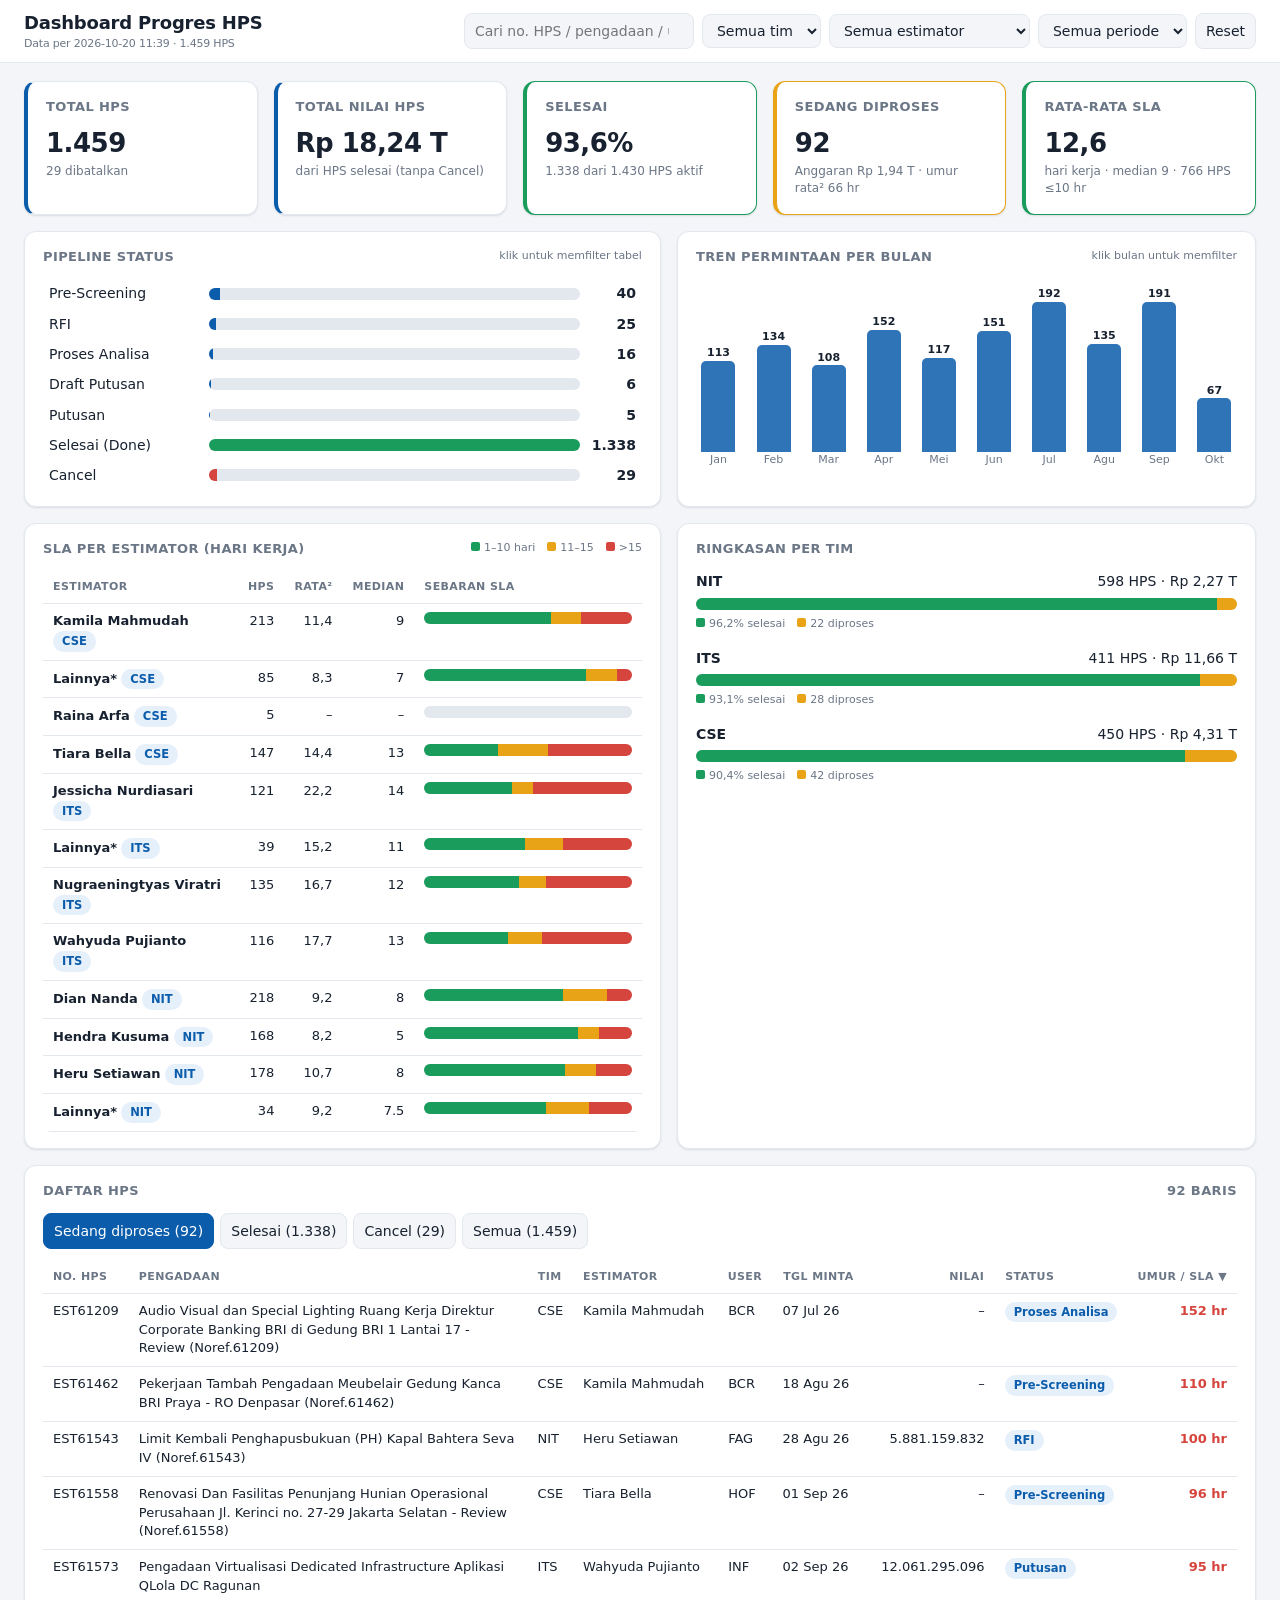
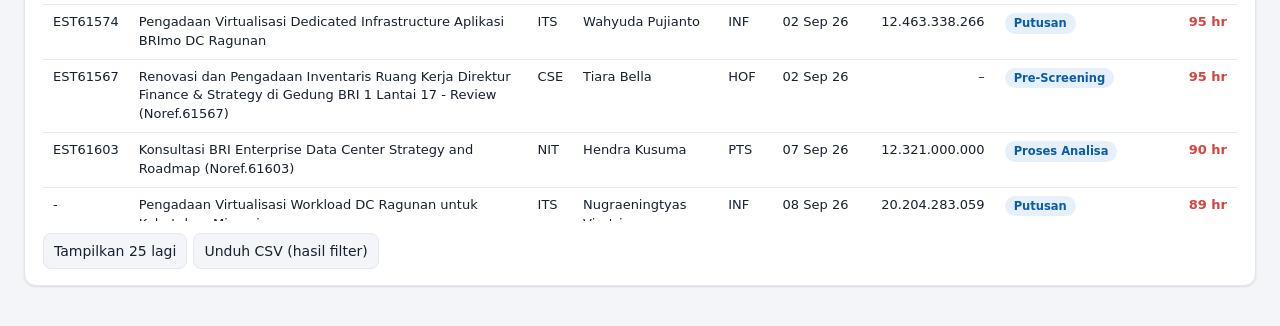
==== index.html @ 909e9c78 "Dashboard HPS statis + auto-update dari Excel via GitHub Actions" ====
<!doctype html>
<html lang="id"><head><meta charset="utf-8">
<meta name="viewport" content="width=device-width,initial-scale=1">
<title>Dashboard Progres HPS</title>
<style>
:root{--bg:#f3f5f9;--card:#fff;--tx:#17212f;--mu:#6b7686;--bd:#e3e8ef;--pr:#0b5cab;--pr2:#e6f0fb;--ok:#1a9d5c;--wa:#e8a317;--er:#d6453d;--sh:0 1px 2px rgba(16,24,40,.06),0 1px 3px rgba(16,24,40,.05)}
@media(prefers-color-scheme:dark){:root{--bg:#0e141c;--card:#161e29;--tx:#e8edf3;--mu:#8d99a9;--bd:#243040;--pr:#4b9bf0;--pr2:#17304d;--ok:#35c07e;--wa:#f0b73d;--er:#f06a62;--sh:none}}
*{box-sizing:border-box}html,body{margin:0}
body{background:var(--bg);color:var(--tx);font:14px/1.45 system-ui,-apple-system,"Segoe UI",Roboto,sans-serif}
header{position:sticky;top:0;z-index:5;background:var(--card);border-bottom:1px solid var(--bd);padding:10px 24px;display:flex;flex-wrap:wrap;gap:12px;align-items:center}
h1{font-size:18px;margin:0 8px 0 0;letter-spacing:-.2px}h1 small{display:block;font-size:11px;font-weight:400;color:var(--mu)}
.fl{display:flex;flex-wrap:wrap;gap:8px;margin-left:auto;align-items:center}
select,input,button{font:inherit;color:var(--tx);background:var(--bg);border:1px solid var(--bd);border-radius:8px;padding:7px 10px}
input{width:230px}select:focus,input:focus,button:focus-visible{outline:2px solid var(--pr);outline-offset:1px}
button{cursor:pointer}button:hover{border-color:var(--pr)}
main{padding:18px 24px 40px;max-width:1500px;margin:auto;display:grid;gap:16px}
.g{display:grid;gap:16px}.k5{grid-template-columns:repeat(5,1fr)}.c2{grid-template-columns:1.1fr 1fr}
@media(max-width:1100px){.k5{grid-template-columns:repeat(2,1fr)}.c2{grid-template-columns:1fr}}
.card{background:var(--card);border:1px solid var(--bd);border-radius:12px;padding:16px 18px;box-shadow:var(--sh);min-width:0}
.card h2{font-size:13px;margin:0 0 12px;color:var(--mu);font-weight:600;text-transform:uppercase;letter-spacing:.4px;display:flex;justify-content:space-between;gap:8px}
.kp .v{font-size:26px;font-weight:700;letter-spacing:-.5px;line-height:1.15}.kp .s{color:var(--mu);font-size:12px;margin-top:4px}
.kp{border-left:4px solid var(--pr)}.kp.ok{border-color:var(--ok)}.kp.wa{border-color:var(--wa)}.kp.er{border-color:var(--er)}
.row{display:grid;grid-template-columns:150px 1fr 46px;gap:10px;align-items:center;padding:5px 6px;border-radius:8px;cursor:pointer}
.row:hover,.row.on{background:var(--pr2)}.row .n{text-align:right;font-weight:600}
.bar{height:12px;background:var(--bd);border-radius:6px;overflow:hidden;display:flex}.bar i{display:block;height:100%}
.tr{display:flex;align-items:flex-end;gap:10px;height:190px;padding-top:8px}
.tr div{flex:1;display:flex;flex-direction:column;justify-content:flex-end;align-items:center;height:100%;font-size:11px;color:var(--mu);cursor:pointer}
.tr b{color:var(--tx);font-size:11px}.tr i{width:100%;max-width:34px;background:var(--pr);border-radius:5px 5px 0 0;min-height:2px;opacity:.85}.tr div:hover i,.tr .on i{opacity:1;background:var(--ok)}
table{width:100%;border-collapse:collapse;font-size:13px}
th{text-align:left;font-size:11px;text-transform:uppercase;color:var(--mu);letter-spacing:.4px;padding:8px 10px;border-bottom:1px solid var(--bd);white-space:nowrap;cursor:pointer;user-select:none;position:sticky;top:0;background:var(--card)}
td{padding:8px 10px;border-bottom:1px solid var(--bd);vertical-align:top}tr:hover td{background:var(--pr2)}
.num{text-align:right;white-space:nowrap;font-variant-numeric:tabular-nums}td.nm{min-width:280px;max-width:520px}
.tw{max-height:560px;overflow:auto;border-radius:8px}
.chip{display:inline-block;padding:2px 9px;border-radius:20px;font-size:11.5px;font-weight:600;white-space:nowrap;background:var(--pr2);color:var(--pr)}
.chip.Done{background:#dff5ea;color:#12794a}.chip.Cancel{background:#fbe4e2;color:#b4322b}
@media(prefers-color-scheme:dark){.chip.Done{background:#12392a;color:#58d69a}.chip.Cancel{background:#44201e;color:#f69089}}
.ch{display:flex;gap:6px;flex-wrap:wrap;margin-bottom:12px;align-items:center}.ch button.on{background:var(--pr);border-color:var(--pr);color:#fff}
.lg{display:flex;gap:12px;font-size:11px;color:var(--mu);text-transform:none;letter-spacing:0;font-weight:400}.lg span:before{content:"";display:inline-block;width:9px;height:9px;border-radius:2px;margin-right:4px;background:var(--c)}
.age{font-weight:700}.age.a1{color:var(--wa)}.age.a2{color:var(--er)}
.empty{padding:30px;text-align:center;color:var(--mu)}
#err{display:none;margin:40px auto;max-width:560px}
.toast{position:fixed;right:16px;bottom:16px;z-index:20;background:var(--ok);color:#fff;padding:9px 15px;border-radius:9px;font-size:13px;box-shadow:0 4px 14px rgba(16,24,40,.22);opacity:0;transform:translateY(8px);transition:.25s;pointer-events:none}
.toast.on{opacity:1;transform:none}
</style></head><body>
<header>
<h1>Dashboard Progres HPS<small id="gen"></small></h1>
<div class="fl">
<input id="q" type="search" placeholder="Cari no. HPS / pengadaan / user…  ( / )">
<select id="ftim"></select><select id="fest"></select><select id="fper"></select>
<button id="rst" title="Reset semua filter">Reset</button>
</div></header>
<main id="app">
<div class="g k5" id="kpi"></div>
<div class="g c2"><div class="card"><h2>Pipeline status <span class="lg" style="font-weight:400">klik untuk memfilter tabel</span></h2><div id="pipe"></div></div>
<div class="card"><h2>Tren permintaan per bulan <span class="lg" style="font-weight:400">klik bulan untuk memfilter</span></h2><div class="tr" id="trend"></div></div></div>
<div class="g c2"><div class="card"><h2>SLA per estimator (hari kerja)<span class="lg"><span style="--c:var(--ok)">1–10 hari</span><span style="--c:var(--wa)">11–15</span><span style="--c:var(--er)">&gt;15</span></span></h2><div class="tw" style="max-height:none"><table id="sla"></table></div></div>
<div class="card"><h2>Ringkasan per tim</h2><div id="tim"></div></div></div>
<div class="card"><h2>Daftar HPS <span id="cnt"></span></h2>
<div class="ch" id="chips"></div><div class="tw"><table id="tbl"></table></div>
<div class="ch" style="margin:12px 0 0"><button id="more">Tampilkan 25 lagi</button><button id="csv">Unduh CSV (hasil filter)</button></div></div>
</main>
<div id="err" class="card"><b>data.js tidak ditemukan.</b><br>Pastikan file <code>data.js</code> berada satu folder dengan <code>index.html</code>. Jalankan <code>update_data.py</code> bila belum dibuat.</div>
<div id="toast" class="toast"></div>
<script src="data.js"></script>
<script>
const $=s=>document.querySelector(s),esc=s=>String(s??"").replace(/[&<>"]/g,c=>({"&":"&amp;","<":"&lt;",">":"&gt;",'"':"&quot;"}[c]));
const ORD=["Pre-Screening / Verifikasi Kelengkapan Dokumen","RFI","Proses analisa","Draft Putusan","Putusan","Done","Cancel"],
LBL={"Pre-Screening / Verifikasi Kelengkapan Dokumen":"Pre-Screening","RFI":"RFI","Proses analisa":"Proses Analisa","Draft Putusan":"Draft Putusan","Putusan":"Putusan","Done":"Selesai (Done)","Cancel":"Cancel"},
BLN=["Jan","Feb","Mar","Apr","Mei","Jun","Jul","Agu","Sep","Okt","Nov","Des"],NOW=Date.now();
let ALL=[],F,S={k:null,dir:-1},LIM=25;
const rp=n=>n>=1e12?"Rp "+(n/1e12).toFixed(2).replace(".",",")+" T":n>=1e9?"Rp "+(n/1e9).toFixed(1).replace(".",",")+" M":n>=1e6?"Rp "+(n/1e6).toFixed(1).replace(".",",")+" jt":"Rp "+Math.round(n).toLocaleString("id-ID");
const full=n=>n?Math.round(n).toLocaleString("id-ID"):"–",num=n=>n.toLocaleString("id-ID"),sum=(a,f)=>a.reduce((s,x)=>s+f(x),0);
const med=a=>{if(!a.length)return 0;a=[...a].sort((x,y)=>x-y);const m=a.length>>1;return a.length%2?a[m]:(a[m-1]+a[m])/2};
const dfmt=d=>d?d.slice(8)+" "+BLN[+d.slice(5,7)-1]+" "+d.slice(2,4):"–";
function load(){const H=window.HPS;if(!H){$("#app").style.display="none";$("#err").style.display="block";return}
 ALL=H.rows.map(a=>{const o={};H.cols.forEach((k,i)=>o[k]=a[i]);o.grp=o.status=="Done"?"Done":o.status=="Cancel"?"Cancel":"Proses";
  o.val=o.hps||o.anggaran;o.age=o.grp=="Proses"&&o.tmin?Math.floor((NOW-new Date(o.tmin))/864e5):null;o.bln=o.tmin?o.tmin.slice(0,7):null;return o});
 $("#gen").textContent="Data per "+H.generated+" · "+num(ALL.length)+" HPS"}
function base(){const q=F.q.toLowerCase();return ALL.filter(r=>(!F.tim||r.tim==F.tim)&&(!F.est||r.est==F.est)&&(!F.per||r.bln==F.per)&&(!q||(r.no+" "+r.nama+" "+r.user+" "+r.est).toLowerCase().includes(q)))}
function fill(){const t=[...new Set(ALL.map(r=>r.tim))].sort(),e=[...new Set(ALL.filter(r=>!F.tim||r.tim==F.tim).map(r=>r.est))].sort(),p=[...new Set(ALL.map(r=>r.bln).filter(Boolean))].sort().reverse();
 const o=(a,v,l)=>`<option value="">${l}</option>`+a.map(x=>`<option value="${esc(x)}"${x==v?" selected":""}>${esc(x)}</option>`).join("");
 $("#ftim").innerHTML=o(t,F.tim,"Semua tim");$("#fest").innerHTML=o(e,F.est,"Semua estimator");
 $("#fper").innerHTML=`<option value="">Semua periode</option>`+p.map(x=>`<option value="${x}"${x==F.per?" selected":""}>${BLN[+x.slice(5)-1]} ${x.slice(0,4)}</option>`).join("")}
function render(){const B=base(),P=B.filter(r=>r.grp=="Proses"),D=B.filter(r=>r.grp=="Done"),V=B.filter(r=>r.grp!="Cancel"),sl=D.map(r=>r.sla).filter(x=>x!=null);
 const kp=(c,l,v,s)=>`<div class="card kp ${c}"><h2>${l}</h2><div class="v">${v}</div><div class="s">${s}</div></div>`,act=B.filter(r=>r.grp!="Cancel").length;
 $("#kpi").innerHTML=kp("","Total HPS",num(B.length),num(B.filter(r=>r.grp=="Cancel").length)+" dibatalkan")+kp("","Total nilai HPS",rp(sum(D,r=>r.hps)),"dari HPS selesai (tanpa Cancel)")
 +kp("ok","Selesai",act?(D.length/act*100).toFixed(1).replace(".",",")+"%":"–",num(D.length)+" dari "+num(act)+" HPS aktif")
 +kp(P.length?"wa":"ok","Sedang diproses",num(P.length),"Anggaran "+rp(sum(P,r=>r.anggaran))+" · umur rata² "+(P.length?Math.round(sum(P,r=>r.age||0)/P.length):0)+" hr")
 +kp(sl.length&&sl.reduce((a,b)=>a+b,0)/sl.length>15?"er":"ok","Rata-rata SLA",sl.length?(sl.reduce((a,b)=>a+b,0)/sl.length).toFixed(1).replace(".",","):"–","hari kerja · median "+med(sl)+" · "+num(sl.filter(x=>x<=10).length)+" HPS ≤10 hr");
 const pc=ORD.map(s=>[s,B.filter(r=>r.status==s)]),mx=Math.max(1,...pc.map(x=>x[1].length));
 $("#pipe").innerHTML=pc.map(([s,a])=>`<div class="row${F.st==s?" on":""}" data-st="${esc(s)}"><span>${LBL[s]}</span><div class="bar"><i style="width:${a.length/mx*100}%;background:${s=="Done"?"var(--ok)":s=="Cancel"?"var(--er)":"var(--pr)"}"></i></div><span class="n">${num(a.length)}</span></div>`).join("");
 const m={};ALL.filter(r=>(!F.tim||r.tim==F.tim)&&(!F.est||r.est==F.est)).forEach(r=>{if(r.bln&&r.bln>="2026")m[r.bln]=(m[r.bln]||0)+1});const mk=Object.keys(m).sort(),mm=Math.max(1,...Object.values(m));
 $("#trend").innerHTML=mk.map(k=>`<div data-bl="${k}" class="${F.per==k?"on":""}" title="${m[k]} HPS"><b>${m[k]}</b><i style="height:${m[k]/mm*85}%"></i>${BLN[+k.slice(5)-1]}</div>`).join("")||'<div class="empty">Belum ada data</div>';
 const ek={};B.forEach(r=>{(ek[r.tim+"|"+r.est]??=[]).push(r)});
 $("#sla").innerHTML="<tr><th>Estimator</th><th class=num>HPS</th><th class=num>Rata²</th><th class=num>Median</th><th style='width:38%'>Sebaran SLA</th></tr>"+Object.keys(ek).sort().map(k=>{const a=ek[k].filter(r=>r.grp=="Done"&&r.sla!=null),n=a.length,c=x=>a.filter(r=>r.kat==x).length;
  return`<tr><td><b>${esc(k.split("|")[1])}</b> <span class="chip">${k.split("|")[0]}</span></td><td class=num>${num(ek[k].length)}</td><td class=num>${n?(sum(a,r=>r.sla)/n).toFixed(1).replace(".",","):"–"}</td><td class=num>${n?med(a.map(r=>r.sla)):"–"}</td><td><div class="bar" title="1–10: ${c("1 - 10 hari")} · 11–15: ${c("11 - 15 hari")} · >15: ${c(">15 hari")}">${n?[["1 - 10 hari","ok"],["11 - 15 hari","wa"],[">15 hari","er"]].map(([x,v])=>`<i style="width:${c(x)/n*100}%;background:var(--${v})"></i>`).join(""):""}</div></td></tr>`}).join("");
 const tm=["NIT","ITS","CSE"].filter(t=>B.some(r=>r.tim==t));
 $("#tim").innerHTML=tm.map(t=>{const a=B.filter(r=>r.tim==t),d=a.filter(r=>r.grp=="Done").length,p=a.filter(r=>r.grp=="Proses").length,ac=a.filter(r=>r.grp!="Cancel").length;
  return`<div style="margin-bottom:16px"><div style="display:flex;justify-content:space-between"><b>${t}</b><span>${num(a.length)} HPS · ${rp(sum(a.filter(r=>r.grp!="Cancel"),r=>r.hps))}</span></div><div class="bar" style="margin:6px 0"><i style="width:${d/Math.max(1,ac)*100}%;background:var(--ok)"></i><i style="width:${p/Math.max(1,ac)*100}%;background:var(--wa)"></i></div><span class="lg"><span style="--c:var(--ok)">${(d/Math.max(1,ac)*100).toFixed(1).replace(".",",")}% selesai</span><span style="--c:var(--wa)">${p} diproses</span></span></div>`}).join("")||'<div class="empty">Tidak ada data</div>';
 table(B)}
function table(B){const ch=[["Proses","Sedang diproses"],["Done","Selesai"],["Cancel","Cancel"],["all","Semua"]];
 $("#chips").innerHTML=ch.map(([v,l])=>`<button data-c="${v}" class="${F.st==v?"on":""}">${l} (${num(v=="all"?B.length:B.filter(r=>r.grp==v).length)})</button>`).join("")+(ORD.includes(F.st)?`<span class="chip">${LBL[F.st]} ✕</span>`:"");
 let R=B.filter(r=>F.st=="all"||r.grp==F.st||r.status==F.st);
 const k=S.k||(F.st=="Proses"?"age":"tmin"),d=S.k?S.dir:-1;R.sort((a,b)=>{const x=a[k]??"",y=b[k]??"";return(x>y?1:x<y?-1:0)*d});
 $("#cnt").textContent=num(R.length)+" baris";window._R=R;
 const col=[["no","No. HPS"],["nama","Pengadaan"],["tim","Tim"],["est","Estimator"],["user","User"],["tmin","Tgl Minta"],["val","Nilai"],["status","Status"],["age","Umur / SLA"]];
 $("#tbl").innerHTML="<tr>"+col.map(([k,l])=>`<th data-k="${k}" class="${k=="val"||k=="age"?"num":""}">${l}${S.k==k||(!S.k&&k==(F.st=="Proses"?"age":"tmin"))?(d>0?" ▲":" ▼"):""}</th>`).join("")+"</tr>"+
 (R.slice(0,LIM).map(r=>`<tr><td>${esc(r.no)}</td><td class="nm">${esc(r.nama)}</td><td>${r.tim}</td><td>${esc(r.est)}</td><td>${esc(r.user)}</td><td>${dfmt(r.tmin)}</td><td class=num>${full(r.val)}</td><td><span class="chip ${r.grp}">${LBL[r.status]||esc(r.status)}</span></td><td class="num">${r.age!=null?`<span class="age ${r.age>60?"a2":r.age>30?"a1":""}">${r.age} hr</span>`:r.sla!=null?r.sla+" hk":"–"}</td></tr>`).join("")||`<tr><td colspan=9 class="empty">Tidak ada data sesuai filter</td></tr>`);
 $("#more").style.display=R.length>LIM?"":"none";$("#more").textContent="Tampilkan "+Math.min(25,R.length-LIM)+" lagi"}
function go(){fill();render()}
function init(){F={tim:"",est:"",per:"",q:"",st:"Proses"};load();if(window.HPS){S={k:null,dir:-1};go()}}
$("#ftim").onchange=e=>{F.tim=e.target.value;F.est="";LIM=25;go()};$("#fest").onchange=e=>{F.est=e.target.value;LIM=25;go()};$("#fper").onchange=e=>{F.per=e.target.value;LIM=25;go()};
let tq;$("#q").oninput=e=>{clearTimeout(tq);tq=setTimeout(()=>{F.q=e.target.value;LIM=25;render()},150)};
$("#rst").onclick=()=>{$("#q").value="";LIM=25;S={k:null,dir:-1};F={tim:"",est:"",per:"",q:"",st:"Proses"};go()};
$("#pipe").onclick=e=>{const r=e.target.closest("[data-st]");if(r){F.st=F.st==r.dataset.st?"Proses":r.dataset.st;LIM=25;render()}};
$("#trend").onclick=e=>{const r=e.target.closest("[data-bl]");if(r){F.per=F.per==r.dataset.bl?"":r.dataset.bl;LIM=25;go()}};
$("#chips").onclick=e=>{const b=e.target.closest("[data-c]");if(b){F.st=b.dataset.c;LIM=25;S={k:null,dir:-1};render()}else if(e.target.closest(".chip")){F.st="Proses";render()}};
$("#tbl").onclick=e=>{const h=e.target.closest("th");if(h){const k=h.dataset.k;S={k,dir:S.k==k?-S.dir:1};render()}};
$("#more").onclick=()=>{LIM+=25;render()};
$("#csv").onclick=()=>{const c=["no","nama","tim","est","user","anggaran","tmin","tlkp","trilis","hps","status","sla","kat"],q=v=>'"'+String(v??"").replace(/"/g,'""')+'"';
 const t="\ufeff"+c.join(";")+"\n"+window._R.map(r=>c.map(k=>q(r[k])).join(";")).join("\n"),a=document.createElement("a");a.href=URL.createObjectURL(new Blob([t],{type:"text/csv"}));a.download="hps_filter.csv";a.click()};
document.addEventListener("keydown",e=>{if(e.key=="/"&&document.activeElement.tagName!="INPUT"){e.preventDefault();$("#q").focus()}});
init();
let GEN=(window.HPS&&window.HPS.generated)||"",META=true;
function toast(m){const t=$("#toast");if(!t)return;t.textContent=m;t.classList.add("on");clearTimeout(toast._h);toast._h=setTimeout(()=>t.classList.remove("on"),4500)}
function pullData(){const s=document.createElement("script");s.src="data.js?"+Date.now();s.onload=()=>{const f={...F};load();GEN=(window.HPS&&window.HPS.generated)||GEN;F=f;go();toast("Data diperbarui · "+GEN)};document.head.appendChild(s)}
setInterval(async()=>{try{const r=await fetch("data.meta.json?"+Date.now(),{cache:"no-store"});if(!r.ok)throw 0;const m=await r.json();META=true;if(m.generated&&m.generated!==GEN)pullData()}catch(e){if(META){META=false;setInterval(()=>{if(!META)pullData()},3e5)}}},6e4);
</script></body></html>
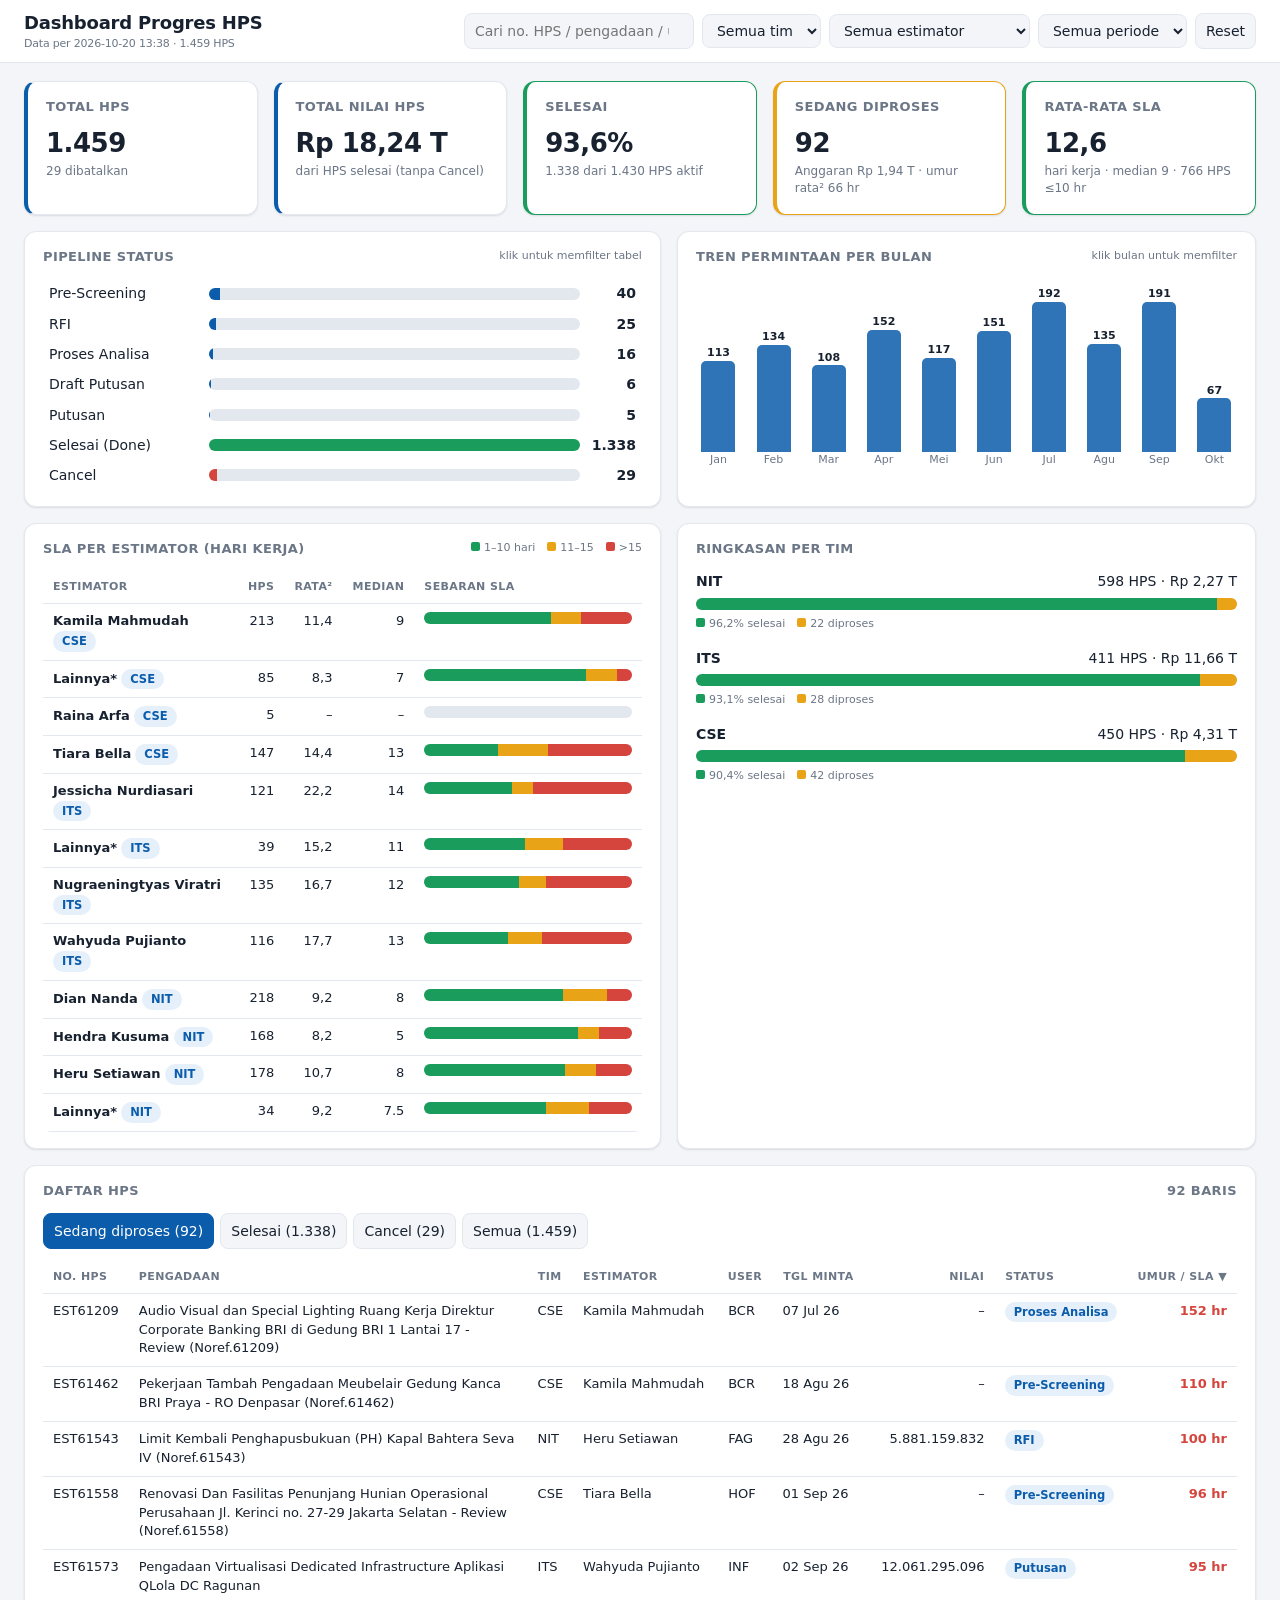
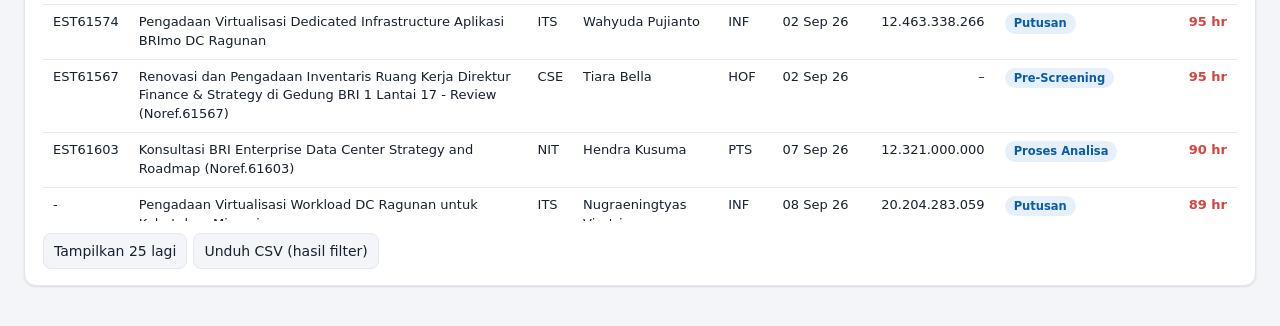
==== commit 369f510a: "Server lokal jaringan kantor: API unggah Excel, auto-rebuild, service Windows + paket Docker/systemd" ====
--- a/index.html
+++ b/index.html
@@ -13,6 +13,8 @@
 select,input,button{font:inherit;color:var(--tx);background:var(--bg);border:1px solid var(--bd);border-radius:8px;padding:7px 10px}
 input{width:230px}select:focus,input:focus,button:focus-visible{outline:2px solid var(--pr);outline-offset:1px}
 button{cursor:pointer}button:hover{border-color:var(--pr)}
+.btn{display:inline-block;font:inherit;color:var(--tx);background:var(--bg);border:1px solid var(--bd);border-radius:8px;padding:7px 10px;text-decoration:none;white-space:nowrap}
+.btn:hover{border-color:var(--pr)}
 main{padding:18px 24px 40px;max-width:1500px;margin:auto;display:grid;gap:16px}
 .g{display:grid;gap:16px}.k5{grid-template-columns:repeat(5,1fr)}.c2{grid-template-columns:1.1fr 1fr}
 @media(max-width:1100px){.k5{grid-template-columns:repeat(2,1fr)}.c2{grid-template-columns:1fr}}
@@ -47,6 +49,7 @@
 <div class="fl">
 <input id="q" type="search" placeholder="Cari no. HPS / pengadaan / user…  ( / )">
 <select id="ftim"></select><select id="fest"></select><select id="fper"></select>
+<a id="upl" class="btn" href="upload.html" target="_blank" style="display:none">Unggah Excel</a>
 <button id="rst" title="Reset semua filter">Reset</button>
 </div></header>
 <main id="app">
@@ -121,6 +124,7 @@
  const t="\ufeff"+c.join(";")+"\n"+window._R.map(r=>c.map(k=>q(r[k])).join(";")).join("\n"),a=document.createElement("a");a.href=URL.createObjectURL(new Blob([t],{type:"text/csv"}));a.download="hps_filter.csv";a.click()};
 document.addEventListener("keydown",e=>{if(e.key=="/"&&document.activeElement.tagName!="INPUT"){e.preventDefault();$("#q").focus()}});
 init();
+fetch("api/status").then(r=>r.ok&&$("#upl")&&($("#upl").style.display="inline-block")).catch(()=>{});
 let GEN=(window.HPS&&window.HPS.generated)||"",META=true;
 function toast(m){const t=$("#toast");if(!t)return;t.textContent=m;t.classList.add("on");clearTimeout(toast._h);toast._h=setTimeout(()=>t.classList.remove("on"),4500)}
 function pullData(){const s=document.createElement("script");s.src="data.js?"+Date.now();s.onload=()=>{const f={...F};load();GEN=(window.HPS&&window.HPS.generated)||GEN;F=f;go();toast("Data diperbarui · "+GEN)};document.head.appendChild(s)}
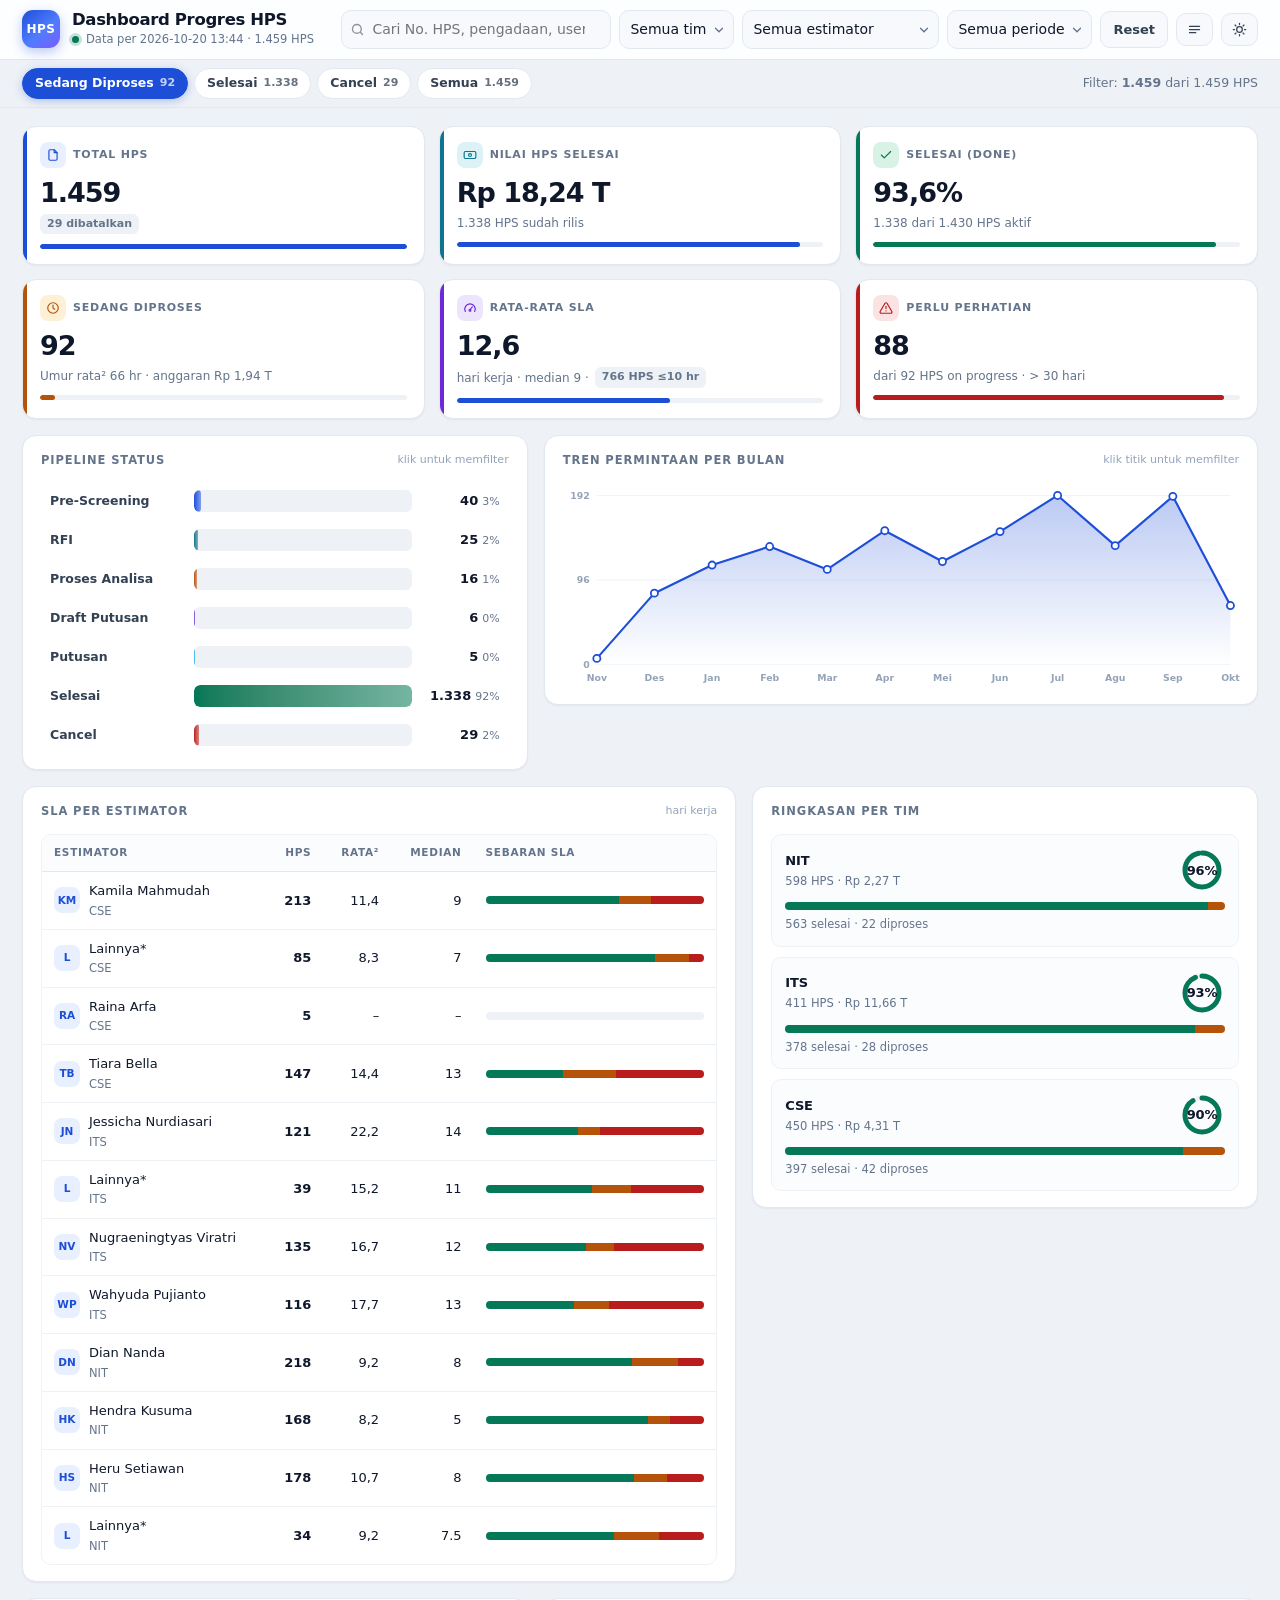
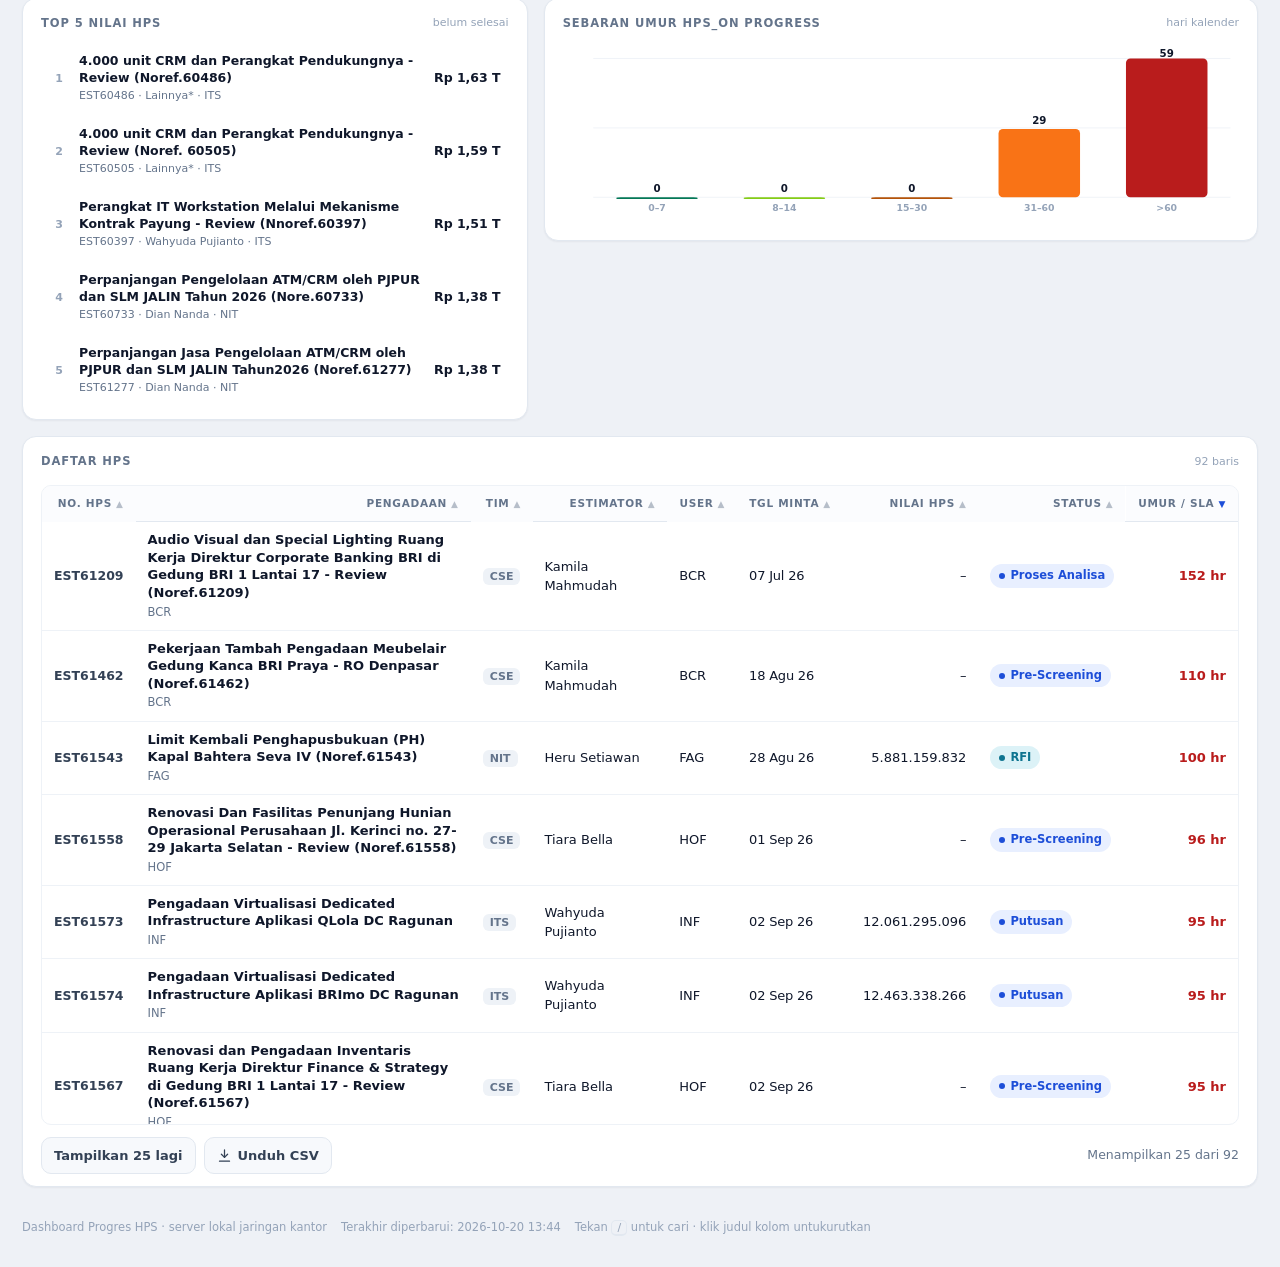
==== commit 087c807f: "Redesign dashboard: tampilan profesional, grafik SVG, mode gelap, density toggle" ====
--- a/index.html
+++ b/index.html
@@ -1,132 +1,750 @@
 <!doctype html>
-<html lang="id"><head><meta charset="utf-8">
+<html lang="id" data-theme="light">
+<head>
+<meta charset="utf-8">
 <meta name="viewport" content="width=device-width,initial-scale=1">
 <title>Dashboard Progres HPS</title>
 <style>
-:root{--bg:#f3f5f9;--card:#fff;--tx:#17212f;--mu:#6b7686;--bd:#e3e8ef;--pr:#0b5cab;--pr2:#e6f0fb;--ok:#1a9d5c;--wa:#e8a317;--er:#d6453d;--sh:0 1px 2px rgba(16,24,40,.06),0 1px 3px rgba(16,24,40,.05)}
-@media(prefers-color-scheme:dark){:root{--bg:#0e141c;--card:#161e29;--tx:#e8edf3;--mu:#8d99a9;--bd:#243040;--pr:#4b9bf0;--pr2:#17304d;--ok:#35c07e;--wa:#f0b73d;--er:#f06a62;--sh:none}}
-*{box-sizing:border-box}html,body{margin:0}
-body{background:var(--bg);color:var(--tx);font:14px/1.45 system-ui,-apple-system,"Segoe UI",Roboto,sans-serif}
-header{position:sticky;top:0;z-index:5;background:var(--card);border-bottom:1px solid var(--bd);padding:10px 24px;display:flex;flex-wrap:wrap;gap:12px;align-items:center}
-h1{font-size:18px;margin:0 8px 0 0;letter-spacing:-.2px}h1 small{display:block;font-size:11px;font-weight:400;color:var(--mu)}
-.fl{display:flex;flex-wrap:wrap;gap:8px;margin-left:auto;align-items:center}
-select,input,button{font:inherit;color:var(--tx);background:var(--bg);border:1px solid var(--bd);border-radius:8px;padding:7px 10px}
-input{width:230px}select:focus,input:focus,button:focus-visible{outline:2px solid var(--pr);outline-offset:1px}
-button{cursor:pointer}button:hover{border-color:var(--pr)}
-.btn{display:inline-block;font:inherit;color:var(--tx);background:var(--bg);border:1px solid var(--bd);border-radius:8px;padding:7px 10px;text-decoration:none;white-space:nowrap}
-.btn:hover{border-color:var(--pr)}
-main{padding:18px 24px 40px;max-width:1500px;margin:auto;display:grid;gap:16px}
-.g{display:grid;gap:16px}.k5{grid-template-columns:repeat(5,1fr)}.c2{grid-template-columns:1.1fr 1fr}
-@media(max-width:1100px){.k5{grid-template-columns:repeat(2,1fr)}.c2{grid-template-columns:1fr}}
-.card{background:var(--card);border:1px solid var(--bd);border-radius:12px;padding:16px 18px;box-shadow:var(--sh);min-width:0}
-.card h2{font-size:13px;margin:0 0 12px;color:var(--mu);font-weight:600;text-transform:uppercase;letter-spacing:.4px;display:flex;justify-content:space-between;gap:8px}
-.kp .v{font-size:26px;font-weight:700;letter-spacing:-.5px;line-height:1.15}.kp .s{color:var(--mu);font-size:12px;margin-top:4px}
-.kp{border-left:4px solid var(--pr)}.kp.ok{border-color:var(--ok)}.kp.wa{border-color:var(--wa)}.kp.er{border-color:var(--er)}
-.row{display:grid;grid-template-columns:150px 1fr 46px;gap:10px;align-items:center;padding:5px 6px;border-radius:8px;cursor:pointer}
-.row:hover,.row.on{background:var(--pr2)}.row .n{text-align:right;font-weight:600}
-.bar{height:12px;background:var(--bd);border-radius:6px;overflow:hidden;display:flex}.bar i{display:block;height:100%}
-.tr{display:flex;align-items:flex-end;gap:10px;height:190px;padding-top:8px}
-.tr div{flex:1;display:flex;flex-direction:column;justify-content:flex-end;align-items:center;height:100%;font-size:11px;color:var(--mu);cursor:pointer}
-.tr b{color:var(--tx);font-size:11px}.tr i{width:100%;max-width:34px;background:var(--pr);border-radius:5px 5px 0 0;min-height:2px;opacity:.85}.tr div:hover i,.tr .on i{opacity:1;background:var(--ok)}
+/* ============ DESIGN TOKENS ============ */
+:root{
+  --bg:#eef1f6; --bg2:#f7f9fc; --card:#ffffff; --card2:#fbfcfe;
+  --tx:#0f172a; --tx2:#334155; --mu:#64748b; --mu2:#94a3b8;
+  --bd:#e2e8f0; --bd2:#eef2f7;
+  --pr:#1d4ed8; --pr2:#e8efff; --prd:#1e3a8a;
+  --ok:#047857; --ok2:#d9f2e6; --wa:#b45309; --wa2:#fdf0d5; --er:#b91c1c; --er2:#fbe3e3;
+  --in:#0e7490; --in2:#dcf2f7; --vi:#6d28d9; --vi2:#ede4fd;
+  --sh1:0 1px 2px rgba(15,23,42,.05); --sh2:0 4px 16px rgba(15,23,42,.07); --sh3:0 10px 30px rgba(15,23,42,.10);
+  --r:14px; --r2:10px; --row:#fbfcfe;
+  --grid:linear-gradient(180deg,rgba(15,23,42,.05) 1px,transparent 1px);
+}
+html[data-theme="dark"]{
+  --bg:#080d17; --bg2:#0d1524; --card:#111a2b; --card2:#0f1725;
+  --tx:#e8eef8; --tx2:#c2cddd; --mu:#93a2b8; --mu2:#6b7a91;
+  --bd:#1e2a3f; --bd2:#18233a;
+  --pr:#5b8cff; --pr2:#16254a; --prd:#9db9ff;
+  --ok:#34d399; --ok2:#0d2f26; --wa:#fbbf24; --wa2:#33260c; --er:#f87171; --er2:#37181a;
+  --in:#22d3ee; --in2:#0c2b33; --vi:#a78bfa; --vi2:#241a3d;
+  --sh1:0 1px 2px rgba(0,0,0,.4); --sh2:0 4px 18px rgba(0,0,0,.45); --sh3:0 12px 34px rgba(0,0,0,.55);
+  --row:#0e1727;
+  --grid:linear-gradient(180deg,rgba(255,255,255,.06) 1px,transparent 1px);
+}
+*{box-sizing:border-box}
+html,body{margin:0;padding:0}
+body{
+  background:var(--bg); color:var(--tx); min-height:100vh;
+  font:14px/1.5 "Segoe UI",system-ui,-apple-system,Roboto,"Helvetica Neue",Arial,sans-serif;
+  -webkit-font-smoothing:antialiased;
+}
+h1,h2,h3{margin:0}
+button,input,select{font:inherit;color:inherit}
+.num{text-align:right;font-variant-numeric:tabular-nums}
+.mono{font-variant-numeric:tabular-nums;letter-spacing:-.2px}
+
+/* ============ HEADER ============ */
+.top{
+  position:sticky;top:0;z-index:40;background:color-mix(in srgb,var(--card) 88%,transparent);
+  backdrop-filter:saturate(180%) blur(10px); border-bottom:1px solid var(--bd);
+  padding:10px 22px; display:flex;gap:18px;align-items:center;flex-wrap:wrap;
+}
+.brand{display:flex;gap:12px;align-items:center;min-width:0}
+.logo{
+  width:38px;height:38px;border-radius:11px;flex:0 0 auto;display:grid;place-items:center;
+  background:linear-gradient(140deg,var(--pr) 0%,#4f7cff 55%,#7c5cff 100%);
+  box-shadow:0 4px 12px rgba(29,78,216,.30);color:#fff;font-weight:800;font-size:12px;letter-spacing:.5px;
+}
+.brand h1{font-size:16.5px;font-weight:700;letter-spacing:-.35px;line-height:1.2}
+.brand .sub{margin:1px 0 0;font-size:11.5px;color:var(--mu);display:flex;align-items:center;gap:7px;flex-wrap:wrap}
+.live{width:7px;height:7px;border-radius:50%;background:var(--ok);box-shadow:0 0 0 3px color-mix(in srgb,var(--ok) 22%,transparent);display:inline-block}
+.tools{margin-left:auto;display:flex;gap:8px;align-items:center;flex-wrap:wrap}
+.search{position:relative;display:flex;align-items:center}
+.search svg{position:absolute;left:9px;width:15px;height:15px;opacity:.45;pointer-events:none}
+.search input{
+  width:270px;padding:8px 11px 8px 30px;border-radius:var(--r2);border:1px solid var(--bd);
+  background:var(--bg2);transition:.15s;
+}
+.search input:focus{outline:none;border-color:var(--pr);box-shadow:0 0 0 3px var(--pr2);background:var(--card)}
+select{
+  padding:8px 26px 8px 10px;border-radius:var(--r2);border:1px solid var(--bd);background:var(--bg2);
+  appearance:none;cursor:pointer;transition:.15s;
+  background-image:url("data:image/svg+xml;utf8,<svg xmlns='http://www.w3.org/2000/svg' viewBox='0 0 24 24' fill='none' stroke='%2364748b' stroke-width='2.2' stroke-linecap='round'><path d='M6 9l6 6 6-6'/></svg>");
+  background-repeat:no-repeat;background-position:right 7px center;background-size:14px;
+}
+select:hover,input:hover{border-color:color-mix(in srgb,var(--pr) 45%,var(--bd))}
+select:focus{outline:none;border-color:var(--pr);box-shadow:0 0 0 3px var(--pr2)}
+.btn{
+  display:inline-flex;align-items:center;gap:6px;padding:8px 12px;border-radius:var(--r2);
+  border:1px solid var(--bd);background:var(--bg2);cursor:pointer;text-decoration:none;
+  font-size:13px;font-weight:600;transition:.15s;white-space:nowrap;color:var(--tx2);
+}
+.btn:hover{border-color:var(--pr);color:var(--pr);background:var(--card)}
+.btn.p{background:var(--pr);border-color:var(--pr);color:#fff}
+.btn.p:hover{background:var(--prd);border-color:var(--prd);color:#fff}
+.btn.icon{padding:8px 10px;min-width:36px;justify-content:center}
+.btn svg{width:15px;height:15px}
+
+/* ============ FILTER BAR ============ */
+.fbar{
+  position:sticky;top:59px;z-index:35;background:color-mix(in srgb,var(--bg) 92%,transparent);
+  backdrop-filter:blur(8px);border-bottom:1px solid var(--bd);
+  padding:8px 22px;display:flex;gap:10px;align-items:center;flex-wrap:wrap;
+}
+.chips{display:flex;gap:6px;flex-wrap:wrap}
+.chip-btn{
+  border:1px solid var(--bd);background:var(--card);border-radius:999px;padding:5px 12px;font-size:12.5px;
+  font-weight:600;color:var(--tx2);cursor:pointer;transition:.15s;display:inline-flex;align-items:center;gap:6px;
+}
+.chip-btn:hover{border-color:var(--pr);color:var(--pr)}
+.chip-btn.on{background:var(--pr);border-color:var(--pr);color:#fff;box-shadow:0 2px 8px color-mix(in srgb,var(--pr) 30%,transparent)}
+.chip-btn .ct{font-size:11px;opacity:.75;font-weight:600}
+.fsum{margin-left:auto;display:flex;gap:8px;align-items:center;font-size:12.5px;color:var(--mu);flex-wrap:wrap}
+.pill{display:inline-flex;align-items:center;gap:6px;background:var(--pr2);color:var(--pr);border-radius:999px;padding:4px 10px;font-weight:600;font-size:12px}
+.pill button{border:0;background:transparent;color:inherit;cursor:pointer;font-size:13px;line-height:1;padding:0}
+
+/* ============ LAYOUT ============ */
+main{padding:18px 22px 28px;max-width:1640px;margin:0 auto;display:grid;gap:16px}
+.grid{display:grid;gap:16px;align-items:start}
+.g2{grid-template-columns:repeat(12,1fr)}
+.c5{grid-template-columns:repeat(12,1fr)}
+.span5{grid-column:span 5}.span6{grid-column:span 6}.span7{grid-column:span 7}.span3{grid-column:span 3}.span12{grid-column:span 12}
+.card{
+  background:var(--card);border:1px solid var(--bd);border-radius:var(--r);box-shadow:var(--sh1);
+  padding:16px 18px;min-width:0;position:relative;
+}
+.card>h2{
+  font-size:11.5px;font-weight:700;color:var(--mu);text-transform:uppercase;letter-spacing:.9px;
+  margin:0 0 14px;display:flex;align-items:center;gap:10px;justify-content:space-between;
+}
+.card>h2 .hint{font-size:11px;font-weight:500;text-transform:none;letter-spacing:0;color:var(--mu2)}
+
+/* ============ KPI ============ */
+.kpis{display:grid;grid-template-columns:repeat(auto-fit,minmax(212px,1fr));gap:14px}
+.kpi{
+  background:var(--card);border:1px solid var(--bd);border-radius:var(--r);box-shadow:var(--sh1);
+  padding:15px 17px;position:relative;overflow:hidden;transition:.18s;
+}
+.kpi:hover{box-shadow:var(--sh2);transform:translateY(-1px)}
+.kpi::before{content:"";position:absolute;left:0;top:0;bottom:0;width:4px;background:var(--pr)}
+.kpi.k-ok::before{background:var(--ok)}.kpi.k-wa::before{background:var(--wa)}.kpi.k-er::before{background:var(--er)}
+.kpi.k-in::before{background:var(--in)}.kpi.k-vi::before{background:var(--vi)}
+.kpi .lab{font-size:11px;font-weight:700;color:var(--mu);text-transform:uppercase;letter-spacing:.8px;display:flex;align-items:center;gap:7px}
+.kpi .val{font-size:27px;font-weight:750;letter-spacing:-1px;line-height:1.15;margin-top:9px;font-variant-numeric:tabular-nums}
+.kpi .sub{margin-top:6px;font-size:12px;color:var(--mu);display:flex;align-items:center;gap:6px;flex-wrap:wrap}
+.kpi .bar{height:5px;border-radius:3px;background:var(--bd2);margin-top:10px;overflow:hidden}
+.kpi .bar i{display:block;height:100%;border-radius:3px;background:var(--pr);transition:width .4s}
+.kpi .ico{width:26px;height:26px;border-radius:8px;display:grid;place-items:center;background:var(--pr2);color:var(--pr)}
+.kpi .ico svg{width:14px;height:14px}
+.kpi.k-ok .ico{background:var(--ok2);color:var(--ok)}.kpi.k-wa .ico{background:var(--wa2);color:var(--wa)}
+.kpi.k-er .ico{background:var(--er2);color:var(--er)}.kpi.k-in .ico{background:var(--in2);color:var(--in)}
+.kpi.k-vi .ico{background:var(--vi2);color:var(--vi)}
+.tag{font-size:11px;font-weight:700;padding:2px 7px;border-radius:6px;background:var(--bd2);color:var(--mu)}
+.tag.g{background:var(--ok2);color:var(--ok)}.tag.w{background:var(--wa2);color:var(--wa)}.tag.r{background:var(--er2);color:var(--er)}
+
+/* ============ CHART: PIPELINE ============ */
+.pipe{display:grid;gap:3px}
+.prow{display:grid;grid-template-columns:132px 1fr 76px;gap:12px;align-items:center;padding:7px 9px;border-radius:var(--r2);cursor:pointer;transition:.13s}
+.prow:hover{background:var(--bg2)}
+.prow.on{background:var(--pr2)}
+.prow .nm{font-size:12.5px;font-weight:600;color:var(--tx2);white-space:nowrap;overflow:hidden;text-overflow:ellipsis}
+.prow .track{height:22px;background:var(--bd2);border-radius:6px;overflow:hidden}
+.prow .track i{display:block;height:100%;border-radius:6px;transition:width .45s cubic-bezier(.4,0,.2,1)}
+.prow .v{text-align:right;font-size:13px;font-weight:700;font-variant-numeric:tabular-nums}
+.prow .v em{font-style:normal;font-size:11px;color:var(--mu);font-weight:500;margin-left:4px}
+
+/* ============ CHART: TREND (SVG) ============ */
+.chartwrap{position:relative}
+.chartwrap svg{width:100%;height:auto;display:block;overflow:visible}
+.gl{stroke:var(--bd2);stroke-width:1}
+.ax{font-size:10.5px;fill:var(--mu2);font-weight:600}
+.hit{cursor:pointer}
+.dot{transition:r .15s}
+.tip{
+  position:absolute;pointer-events:none;background:var(--tx);color:var(--card);border-radius:8px;
+  padding:6px 10px;font-size:12px;font-weight:600;box-shadow:var(--sh3);opacity:0;transform:translate(-50%,-120%);
+  transition:opacity .12s;white-space:nowrap;z-index:5;
+}
+.tip.on{opacity:1}
+.tip em{font-style:normal;opacity:.75;font-weight:500}
+
+/* ============ SLA TABLE ============ */
+.tblwrap{overflow:auto;border-radius:var(--r2);border:1px solid var(--bd2)}
 table{width:100%;border-collapse:collapse;font-size:13px}
-th{text-align:left;font-size:11px;text-transform:uppercase;color:var(--mu);letter-spacing:.4px;padding:8px 10px;border-bottom:1px solid var(--bd);white-space:nowrap;cursor:pointer;user-select:none;position:sticky;top:0;background:var(--card)}
-td{padding:8px 10px;border-bottom:1px solid var(--bd);vertical-align:top}tr:hover td{background:var(--pr2)}
-.num{text-align:right;white-space:nowrap;font-variant-numeric:tabular-nums}td.nm{min-width:280px;max-width:520px}
-.tw{max-height:560px;overflow:auto;border-radius:8px}
-.chip{display:inline-block;padding:2px 9px;border-radius:20px;font-size:11.5px;font-weight:600;white-space:nowrap;background:var(--pr2);color:var(--pr)}
-.chip.Done{background:#dff5ea;color:#12794a}.chip.Cancel{background:#fbe4e2;color:#b4322b}
-@media(prefers-color-scheme:dark){.chip.Done{background:#12392a;color:#58d69a}.chip.Cancel{background:#44201e;color:#f69089}}
-.ch{display:flex;gap:6px;flex-wrap:wrap;margin-bottom:12px;align-items:center}.ch button.on{background:var(--pr);border-color:var(--pr);color:#fff}
-.lg{display:flex;gap:12px;font-size:11px;color:var(--mu);text-transform:none;letter-spacing:0;font-weight:400}.lg span:before{content:"";display:inline-block;width:9px;height:9px;border-radius:2px;margin-right:4px;background:var(--c)}
-.age{font-weight:700}.age.a1{color:var(--wa)}.age.a2{color:var(--er)}
-.empty{padding:30px;text-align:center;color:var(--mu)}
-#err{display:none;margin:40px auto;max-width:560px}
-.toast{position:fixed;right:16px;bottom:16px;z-index:20;background:var(--ok);color:#fff;padding:9px 15px;border-radius:9px;font-size:13px;box-shadow:0 4px 14px rgba(16,24,40,.22);opacity:0;transform:translateY(8px);transition:.25s;pointer-events:none}
+th{
+  text-align:left;font-size:10.5px;font-weight:700;text-transform:uppercase;letter-spacing:.7px;color:var(--mu);
+  padding:10px 12px;background:var(--card2);border-bottom:1px solid var(--bd);white-space:nowrap;position:sticky;top:0;z-index:2;
+}
+th.sortable{cursor:pointer;user-select:none}
+th.sortable:hover{color:var(--pr)}
+td{padding:9px 12px;border-bottom:1px solid var(--bd2);vertical-align:middle}
+tbody tr{transition:background .12s}
+tbody tr:hover{background:var(--bg2)}
+tbody tr:last-child td{border-bottom:0}
+.who{display:flex;align-items:center;gap:9px}
+.av{width:26px;height:26px;border-radius:8px;background:var(--pr2);color:var(--pr);display:grid;place-items:center;font-size:10.5px;font-weight:800;flex:0 0 auto}
+.stk{display:flex;height:8px;border-radius:4px;overflow:hidden;background:var(--bd2);min-width:80px}
+.stk i{display:block;height:100%}
+
+/* ============ TIM CARDS ============ */
+.timcard{border:1px solid var(--bd2);border-radius:var(--r2);padding:12px 13px;margin-bottom:10px;background:var(--card2)}
+.timcard:last-child{margin-bottom:0}
+.timcard .hd{display:flex;align-items:center;justify-content:space-between;gap:10px;margin-bottom:9px}
+.timcard .hd b{font-size:13px;letter-spacing:-.2px}
+.timcard .hd span{font-size:11.5px;color:var(--mu);font-variant-numeric:tabular-nums}
+.ring{position:relative;width:46px;height:46px;flex:0 0 auto}
+.ring svg{transform:rotate(-90deg)}
+.ring b{position:absolute;inset:0;display:grid;place-items:center;font-size:11.5px;font-weight:800}
+
+/* ============ TOP 5 ============ */
+.t5{display:grid;gap:8px}
+.t5row{display:grid;grid-template-columns:20px 1fr auto;gap:10px;align-items:center;padding:7px 8px;border-radius:var(--r2);transition:.13s}
+.t5row:hover{background:var(--bg2)}
+.t5row .r{font-size:11px;font-weight:800;color:var(--mu2);text-align:center}
+.t5row .n{font-size:12.5px;font-weight:600;line-height:1.3;overflow:hidden;display:-webkit-box;-webkit-line-clamp:2;-webkit-box-orient:vertical}
+.t5row .m{font-size:11px;color:var(--mu);margin-top:2px}
+.t5row .v{font-size:12.5px;font-weight:700;font-variant-numeric:tabular-nums;white-space:nowrap}
+
+/* ============ MAIN TABLE ============ */
+.tblcard{padding-bottom:12px}
+thead tr th{cursor:pointer}
+thead tr th:hover{color:var(--pr)}
+.sortmark{font-size:9px;margin-left:4px;opacity:.45}
+.sortmark.on{opacity:1;color:var(--pr)}
+.pill-s{display:inline-flex;align-items:center;gap:5px;padding:3px 9px;border-radius:999px;font-size:11.5px;font-weight:700;white-space:nowrap;background:var(--pr2);color:var(--pr)}
+.pill-s:before{content:"";width:6px;height:6px;border-radius:50%;background:currentColor}
+.pill-s.Done{background:var(--ok2);color:var(--ok)}
+.pill-s.Cancel{background:var(--er2);color:var(--er)}
+.pill-s.RFI{background:var(--in2);color:var(--in)}
+.pill-s.Draft{background:var(--vi2);color:var(--vi)}
+.age{font-weight:800;font-variant-numeric:tabular-nums}
+.age.a1{color:var(--wa)}.age.a2{color:var(--er)}
+.tname{font-weight:600;color:var(--tx);line-height:1.35}
+.tno{font-weight:700;font-variant-numeric:tabular-nums;font-size:12.5px;color:var(--tx2)}
+.tsub{font-size:11.5px;color:var(--mu);margin-top:2px}
+.tfoot{display:flex;gap:8px;align-items:center;margin-top:12px;flex-wrap:wrap}
+.pager{margin-left:auto;display:flex;gap:6px;align-items:center;font-size:12.5px;color:var(--mu)}
+.empty{padding:40px 20px;text-align:center;color:var(--mu)}
+.empty svg{width:44px;height:44px;opacity:.35;margin-bottom:10px}
+.skel{height:12px;border-radius:6px;background:linear-gradient(90deg,var(--bd2),var(--bd),var(--bd2));background-size:200% 100%;animation:sh 1.2s infinite}
+@keyframes sh{0%{background-position:200% 0}100%{background-position:-200% 0}}
+
+/* ============ FOOTER / MISC ============ */
+footer{max-width:1640px;margin:0 auto;padding:4px 22px 30px;color:var(--mu2);font-size:11.5px;display:flex;gap:14px;flex-wrap:wrap;align-items:center}
+.toast{
+  position:fixed;right:18px;bottom:18px;z-index:60;background:var(--ok);color:#fff;padding:10px 16px;border-radius:11px;
+  font-size:13px;font-weight:600;box-shadow:var(--sh3);opacity:0;transform:translateY(10px);transition:.25s;pointer-events:none;
+  display:flex;align-items:center;gap:8px;
+}
 .toast.on{opacity:1;transform:none}
-</style></head><body>
-<header>
-<h1>Dashboard Progres HPS<small id="gen"></small></h1>
-<div class="fl">
-<input id="q" type="search" placeholder="Cari no. HPS / pengadaan / user…  ( / )">
-<select id="ftim"></select><select id="fest"></select><select id="fper"></select>
-<a id="upl" class="btn" href="upload.html" target="_blank" style="display:none">Unggah Excel</a>
-<button id="rst" title="Reset semua filter">Reset</button>
-</div></header>
-<main id="app">
-<div class="g k5" id="kpi"></div>
-<div class="g c2"><div class="card"><h2>Pipeline status <span class="lg" style="font-weight:400">klik untuk memfilter tabel</span></h2><div id="pipe"></div></div>
-<div class="card"><h2>Tren permintaan per bulan <span class="lg" style="font-weight:400">klik bulan untuk memfilter</span></h2><div class="tr" id="trend"></div></div></div>
-<div class="g c2"><div class="card"><h2>SLA per estimator (hari kerja)<span class="lg"><span style="--c:var(--ok)">1–10 hari</span><span style="--c:var(--wa)">11–15</span><span style="--c:var(--er)">&gt;15</span></span></h2><div class="tw" style="max-height:none"><table id="sla"></table></div></div>
-<div class="card"><h2>Ringkasan per tim</h2><div id="tim"></div></div></div>
-<div class="card"><h2>Daftar HPS <span id="cnt"></span></h2>
-<div class="ch" id="chips"></div><div class="tw"><table id="tbl"></table></div>
-<div class="ch" style="margin:12px 0 0"><button id="more">Tampilkan 25 lagi</button><button id="csv">Unduh CSV (hasil filter)</button></div></div>
+#err{display:none;margin:40px auto;max-width:620px}
+.kbd{border:1px solid var(--bd);border-bottom-width:2px;border-radius:5px;padding:0 5px;font-size:11px;font-family:inherit}
+
+/* density */
+html[data-density="compact"] td{padding:5px 10px;font-size:12.5px}
+html[data-density="compact"] th{padding:7px 10px}
+html[data-density="compact"] .prow{padding:4px 8px}
+html[data-density="compact"] .kpi{padding:12px 14px}
+html[data-density="compact"] .kpi .val{font-size:23px}
+
+/* responsive */
+@media(max-width:1400px){.kpis{grid-template-columns:repeat(3,1fr)}}
+@media(max-width:1200px){.span5,.span6,.span7,.span3{grid-column:span 12}}
+@media(max-width:900px){
+  .kpis{grid-template-columns:repeat(2,1fr)}
+  .search input{width:190px}
+  .fbar{position:static}
+  .top{position:static}
+}
+@media(max-width:560px){.kpis{grid-template-columns:1fr}main{padding:14px 12px 24px}.top{padding:10px 12px}.fbar{padding:8px 12px}}
+@media print{
+  .top .tools,.fbar,.tfoot,.toast{display:none!important}
+  body{background:#fff}.card{box-shadow:none;break-inside:avoid}
+  .tw{max-height:none!important}thead th{position:static}
+}
+</style>
+</head>
+<body>
+
+<header class="top">
+  <div class="brand">
+    <span class="logo">HPS</span>
+    <div>
+      <h1>Dashboard Progres HPS</h1>
+      <p class="sub"><span class="live"></span><span id="gen">memuat data…</span></p>
+    </div>
+  </div>
+  <div class="tools">
+    <div class="search">
+      <svg viewBox="0 0 24 24" fill="none" stroke="currentColor" stroke-width="2.2" stroke-linecap="round"><circle cx="11" cy="11" r="7"/><path d="M20 20l-3.5-3.5"/></svg>
+      <input id="q" type="search" placeholder="Cari No. HPS, pengadaan, user…  ( / )" autocomplete="off">
+    </div>
+    <select id="ftim" title="Filter tim"></select>
+    <select id="fest" title="Filter estimator"></select>
+    <select id="fper" title="Filter periode"></select>
+    <a id="upl" class="btn" href="upload.html" target="_blank" style="display:none">
+      <svg viewBox="0 0 24 24" fill="none" stroke="currentColor" stroke-width="2" stroke-linecap="round" stroke-linejoin="round"><path d="M12 16V4"/><path d="M7 9l5-5 5 5"/><path d="M4 17v2a2 2 0 002 2h12a2 2 0 002-2v-2"/></svg>
+      Unggah Excel
+    </a>
+    <button id="rst" class="btn" title="Reset semua filter">Reset</button>
+    <button id="dens" class="btn icon" title="Kerapatan data (compact / normal)">
+      <svg viewBox="0 0 24 24" fill="none" stroke="currentColor" stroke-width="2" stroke-linecap="round"><path d="M4 7h16M4 12h16M4 17h10"/></svg>
+    </button>
+    <button id="theme" class="btn icon" title="Mode terang / gelap">
+      <svg id="themeico" viewBox="0 0 24 24" fill="none" stroke="currentColor" stroke-width="2" stroke-linecap="round"><circle cx="12" cy="12" r="4.5"/><path d="M12 2v2M12 20v2M2 12h2M20 12h2M4.9 4.9l1.4 1.4M17.7 17.7l1.4 1.4M19.1 4.9l-1.4 1.4M6.3 17.7l-1.4 1.4"/></svg>
+    </button>
+  </div>
+</header>
+
+<div class="fbar">
+  <div class="chips" id="chips"></div>
+  <div class="fsum" id="fsum"></div>
+</div>
+
+<main>
+  <section class="kpis" id="kpi"></section>
+
+  <section class="grid g2">
+    <div class="card span5">
+      <h2>Pipeline Status <span class="hint">klik untuk memfilter</span></h2>
+      <div class="pipe" id="pipe"></div>
+    </div>
+    <div class="card span7">
+      <h2>Tren Permintaan per Bulan <span class="hint">klik titik untuk memfilter</span></h2>
+      <div class="chartwrap" id="trend">
+        <div class="tip" id="tip"></div>
+      </div>
+    </div>
+  </section>
+
+  <section class="grid g2">
+    <div class="card span7">
+      <h2>SLA per Estimator <span class="hint">hari kerja</span></h2>
+      <div class="tblwrap"><table id="sla"></table></div>
+    </div>
+    <div class="card span5">
+      <h2>Ringkasan per Tim</h2>
+      <div id="tim"></div>
+    </div>
+  </section>
+
+  <section class="grid g2">
+    <div class="card span5">
+      <h2>Top 5 Nilai HPS <span class="hint">belum selesai</span></h2>
+      <div class="t5" id="top5"></div>
+    </div>
+    <div class="card span7">
+      <h2>Sebaran Umur HPS_On Progress <span class="hint">hari kalender</span></h2>
+      <div class="chartwrap" id="agec"></div>
+    </div>
+  </section>
+
+  <section class="card tblcard">
+    <h2>Daftar HPS <span class="hint" id="cnt"></span></h2>
+    <div class="tblwrap" style="max-height:640px"><table id="tbl"></table></div>
+    <div class="tfoot">
+      <button id="more" class="btn">Tampilkan 25 lagi</button>
+      <button id="csv" class="btn">
+        <svg viewBox="0 0 24 24" fill="none" stroke="currentColor" stroke-width="2" stroke-linecap="round" stroke-linejoin="round"><path d="M12 3v12"/><path d="M7 10l5 5 5-5"/><path d="M4 21h16"/></svg>
+        Unduh CSV
+      </button>
+      <div class="pager" id="pager"></div>
+    </div>
+  </section>
 </main>
+
+<footer>
+  <span>Dashboard Progres HPS · server lokal jaringan kantor</span>
+  <span id="fgen"></span>
+  <span>Tekan <span class="kbd">/</span> untuk cari · klik judul kolom untukurutkan</span>
+</footer>
+
 <div id="err" class="card"><b>data.js tidak ditemukan.</b><br>Pastikan file <code>data.js</code> berada satu folder dengan <code>index.html</code>. Jalankan <code>update_data.py</code> bila belum dibuat.</div>
 <div id="toast" class="toast"></div>
+
 <script src="data.js"></script>
 <script>
-const $=s=>document.querySelector(s),esc=s=>String(s??"").replace(/[&<>"]/g,c=>({"&":"&amp;","<":"&lt;",">":"&gt;",'"':"&quot;"}[c]));
-const ORD=["Pre-Screening / Verifikasi Kelengkapan Dokumen","RFI","Proses analisa","Draft Putusan","Putusan","Done","Cancel"],
-LBL={"Pre-Screening / Verifikasi Kelengkapan Dokumen":"Pre-Screening","RFI":"RFI","Proses analisa":"Proses Analisa","Draft Putusan":"Draft Putusan","Putusan":"Putusan","Done":"Selesai (Done)","Cancel":"Cancel"},
-BLN=["Jan","Feb","Mar","Apr","Mei","Jun","Jul","Agu","Sep","Okt","Nov","Des"],NOW=Date.now();
-let ALL=[],F,S={k:null,dir:-1},LIM=25;
-const rp=n=>n>=1e12?"Rp "+(n/1e12).toFixed(2).replace(".",",")+" T":n>=1e9?"Rp "+(n/1e9).toFixed(1).replace(".",",")+" M":n>=1e6?"Rp "+(n/1e6).toFixed(1).replace(".",",")+" jt":"Rp "+Math.round(n).toLocaleString("id-ID");
-const full=n=>n?Math.round(n).toLocaleString("id-ID"):"–",num=n=>n.toLocaleString("id-ID"),sum=(a,f)=>a.reduce((s,x)=>s+f(x),0);
-const med=a=>{if(!a.length)return 0;a=[...a].sort((x,y)=>x-y);const m=a.length>>1;return a.length%2?a[m]:(a[m-1]+a[m])/2};
-const dfmt=d=>d?d.slice(8)+" "+BLN[+d.slice(5,7)-1]+" "+d.slice(2,4):"–";
-function load(){const H=window.HPS;if(!H){$("#app").style.display="none";$("#err").style.display="block";return}
- ALL=H.rows.map(a=>{const o={};H.cols.forEach((k,i)=>o[k]=a[i]);o.grp=o.status=="Done"?"Done":o.status=="Cancel"?"Cancel":"Proses";
-  o.val=o.hps||o.anggaran;o.age=o.grp=="Proses"&&o.tmin?Math.floor((NOW-new Date(o.tmin))/864e5):null;o.bln=o.tmin?o.tmin.slice(0,7):null;return o});
- $("#gen").textContent="Data per "+H.generated+" · "+num(ALL.length)+" HPS"}
-function base(){const q=F.q.toLowerCase();return ALL.filter(r=>(!F.tim||r.tim==F.tim)&&(!F.est||r.est==F.est)&&(!F.per||r.bln==F.per)&&(!q||(r.no+" "+r.nama+" "+r.user+" "+r.est).toLowerCase().includes(q)))}
-function fill(){const t=[...new Set(ALL.map(r=>r.tim))].sort(),e=[...new Set(ALL.filter(r=>!F.tim||r.tim==F.tim).map(r=>r.est))].sort(),p=[...new Set(ALL.map(r=>r.bln).filter(Boolean))].sort().reverse();
- const o=(a,v,l)=>`<option value="">${l}</option>`+a.map(x=>`<option value="${esc(x)}"${x==v?" selected":""}>${esc(x)}</option>`).join("");
- $("#ftim").innerHTML=o(t,F.tim,"Semua tim");$("#fest").innerHTML=o(e,F.est,"Semua estimator");
- $("#fper").innerHTML=`<option value="">Semua periode</option>`+p.map(x=>`<option value="${x}"${x==F.per?" selected":""}>${BLN[+x.slice(5)-1]} ${x.slice(0,4)}</option>`).join("")}
-function render(){const B=base(),P=B.filter(r=>r.grp=="Proses"),D=B.filter(r=>r.grp=="Done"),V=B.filter(r=>r.grp!="Cancel"),sl=D.map(r=>r.sla).filter(x=>x!=null);
- const kp=(c,l,v,s)=>`<div class="card kp ${c}"><h2>${l}</h2><div class="v">${v}</div><div class="s">${s}</div></div>`,act=B.filter(r=>r.grp!="Cancel").length;
- $("#kpi").innerHTML=kp("","Total HPS",num(B.length),num(B.filter(r=>r.grp=="Cancel").length)+" dibatalkan")+kp("","Total nilai HPS",rp(sum(D,r=>r.hps)),"dari HPS selesai (tanpa Cancel)")
- +kp("ok","Selesai",act?(D.length/act*100).toFixed(1).replace(".",",")+"%":"–",num(D.length)+" dari "+num(act)+" HPS aktif")
- +kp(P.length?"wa":"ok","Sedang diproses",num(P.length),"Anggaran "+rp(sum(P,r=>r.anggaran))+" · umur rata² "+(P.length?Math.round(sum(P,r=>r.age||0)/P.length):0)+" hr")
- +kp(sl.length&&sl.reduce((a,b)=>a+b,0)/sl.length>15?"er":"ok","Rata-rata SLA",sl.length?(sl.reduce((a,b)=>a+b,0)/sl.length).toFixed(1).replace(".",","):"–","hari kerja · median "+med(sl)+" · "+num(sl.filter(x=>x<=10).length)+" HPS ≤10 hr");
- const pc=ORD.map(s=>[s,B.filter(r=>r.status==s)]),mx=Math.max(1,...pc.map(x=>x[1].length));
- $("#pipe").innerHTML=pc.map(([s,a])=>`<div class="row${F.st==s?" on":""}" data-st="${esc(s)}"><span>${LBL[s]}</span><div class="bar"><i style="width:${a.length/mx*100}%;background:${s=="Done"?"var(--ok)":s=="Cancel"?"var(--er)":"var(--pr)"}"></i></div><span class="n">${num(a.length)}</span></div>`).join("");
- const m={};ALL.filter(r=>(!F.tim||r.tim==F.tim)&&(!F.est||r.est==F.est)).forEach(r=>{if(r.bln&&r.bln>="2026")m[r.bln]=(m[r.bln]||0)+1});const mk=Object.keys(m).sort(),mm=Math.max(1,...Object.values(m));
- $("#trend").innerHTML=mk.map(k=>`<div data-bl="${k}" class="${F.per==k?"on":""}" title="${m[k]} HPS"><b>${m[k]}</b><i style="height:${m[k]/mm*85}%"></i>${BLN[+k.slice(5)-1]}</div>`).join("")||'<div class="empty">Belum ada data</div>';
- const ek={};B.forEach(r=>{(ek[r.tim+"|"+r.est]??=[]).push(r)});
- $("#sla").innerHTML="<tr><th>Estimator</th><th class=num>HPS</th><th class=num>Rata²</th><th class=num>Median</th><th style='width:38%'>Sebaran SLA</th></tr>"+Object.keys(ek).sort().map(k=>{const a=ek[k].filter(r=>r.grp=="Done"&&r.sla!=null),n=a.length,c=x=>a.filter(r=>r.kat==x).length;
-  return`<tr><td><b>${esc(k.split("|")[1])}</b> <span class="chip">${k.split("|")[0]}</span></td><td class=num>${num(ek[k].length)}</td><td class=num>${n?(sum(a,r=>r.sla)/n).toFixed(1).replace(".",","):"–"}</td><td class=num>${n?med(a.map(r=>r.sla)):"–"}</td><td><div class="bar" title="1–10: ${c("1 - 10 hari")} · 11–15: ${c("11 - 15 hari")} · >15: ${c(">15 hari")}">${n?[["1 - 10 hari","ok"],["11 - 15 hari","wa"],[">15 hari","er"]].map(([x,v])=>`<i style="width:${c(x)/n*100}%;background:var(--${v})"></i>`).join(""):""}</div></td></tr>`}).join("");
- const tm=["NIT","ITS","CSE"].filter(t=>B.some(r=>r.tim==t));
- $("#tim").innerHTML=tm.map(t=>{const a=B.filter(r=>r.tim==t),d=a.filter(r=>r.grp=="Done").length,p=a.filter(r=>r.grp=="Proses").length,ac=a.filter(r=>r.grp!="Cancel").length;
-  return`<div style="margin-bottom:16px"><div style="display:flex;justify-content:space-between"><b>${t}</b><span>${num(a.length)} HPS · ${rp(sum(a.filter(r=>r.grp!="Cancel"),r=>r.hps))}</span></div><div class="bar" style="margin:6px 0"><i style="width:${d/Math.max(1,ac)*100}%;background:var(--ok)"></i><i style="width:${p/Math.max(1,ac)*100}%;background:var(--wa)"></i></div><span class="lg"><span style="--c:var(--ok)">${(d/Math.max(1,ac)*100).toFixed(1).replace(".",",")}% selesai</span><span style="--c:var(--wa)">${p} diproses</span></span></div>`}).join("")||'<div class="empty">Tidak ada data</div>';
- table(B)}
-function table(B){const ch=[["Proses","Sedang diproses"],["Done","Selesai"],["Cancel","Cancel"],["all","Semua"]];
- $("#chips").innerHTML=ch.map(([v,l])=>`<button data-c="${v}" class="${F.st==v?"on":""}">${l} (${num(v=="all"?B.length:B.filter(r=>r.grp==v).length)})</button>`).join("")+(ORD.includes(F.st)?`<span class="chip">${LBL[F.st]} ✕</span>`:"");
- let R=B.filter(r=>F.st=="all"||r.grp==F.st||r.status==F.st);
- const k=S.k||(F.st=="Proses"?"age":"tmin"),d=S.k?S.dir:-1;R.sort((a,b)=>{const x=a[k]??"",y=b[k]??"";return(x>y?1:x<y?-1:0)*d});
- $("#cnt").textContent=num(R.length)+" baris";window._R=R;
- const col=[["no","No. HPS"],["nama","Pengadaan"],["tim","Tim"],["est","Estimator"],["user","User"],["tmin","Tgl Minta"],["val","Nilai"],["status","Status"],["age","Umur / SLA"]];
- $("#tbl").innerHTML="<tr>"+col.map(([k,l])=>`<th data-k="${k}" class="${k=="val"||k=="age"?"num":""}">${l}${S.k==k||(!S.k&&k==(F.st=="Proses"?"age":"tmin"))?(d>0?" ▲":" ▼"):""}</th>`).join("")+"</tr>"+
- (R.slice(0,LIM).map(r=>`<tr><td>${esc(r.no)}</td><td class="nm">${esc(r.nama)}</td><td>${r.tim}</td><td>${esc(r.est)}</td><td>${esc(r.user)}</td><td>${dfmt(r.tmin)}</td><td class=num>${full(r.val)}</td><td><span class="chip ${r.grp}">${LBL[r.status]||esc(r.status)}</span></td><td class="num">${r.age!=null?`<span class="age ${r.age>60?"a2":r.age>30?"a1":""}">${r.age} hr</span>`:r.sla!=null?r.sla+" hk":"–"}</td></tr>`).join("")||`<tr><td colspan=9 class="empty">Tidak ada data sesuai filter</td></tr>`);
- $("#more").style.display=R.length>LIM?"":"none";$("#more").textContent="Tampilkan "+Math.min(25,R.length-LIM)+" lagi"}
-function go(){fill();render()}
-function init(){F={tim:"",est:"",per:"",q:"",st:"Proses"};load();if(window.HPS){S={k:null,dir:-1};go()}}
-$("#ftim").onchange=e=>{F.tim=e.target.value;F.est="";LIM=25;go()};$("#fest").onchange=e=>{F.est=e.target.value;LIM=25;go()};$("#fper").onchange=e=>{F.per=e.target.value;LIM=25;go()};
-let tq;$("#q").oninput=e=>{clearTimeout(tq);tq=setTimeout(()=>{F.q=e.target.value;LIM=25;render()},150)};
-$("#rst").onclick=()=>{$("#q").value="";LIM=25;S={k:null,dir:-1};F={tim:"",est:"",per:"",q:"",st:"Proses"};go()};
-$("#pipe").onclick=e=>{const r=e.target.closest("[data-st]");if(r){F.st=F.st==r.dataset.st?"Proses":r.dataset.st;LIM=25;render()}};
-$("#trend").onclick=e=>{const r=e.target.closest("[data-bl]");if(r){F.per=F.per==r.dataset.bl?"":r.dataset.bl;LIM=25;go()}};
-$("#chips").onclick=e=>{const b=e.target.closest("[data-c]");if(b){F.st=b.dataset.c;LIM=25;S={k:null,dir:-1};render()}else if(e.target.closest(".chip")){F.st="Proses";render()}};
-$("#tbl").onclick=e=>{const h=e.target.closest("th");if(h){const k=h.dataset.k;S={k,dir:S.k==k?-S.dir:1};render()}};
-$("#more").onclick=()=>{LIM+=25;render()};
-$("#csv").onclick=()=>{const c=["no","nama","tim","est","user","anggaran","tmin","tlkp","trilis","hps","status","sla","kat"],q=v=>'"'+String(v??"").replace(/"/g,'""')+'"';
- const t="\ufeff"+c.join(";")+"\n"+window._R.map(r=>c.map(k=>q(r[k])).join(";")).join("\n"),a=document.createElement("a");a.href=URL.createObjectURL(new Blob([t],{type:"text/csv"}));a.download="hps_filter.csv";a.click()};
-document.addEventListener("keydown",e=>{if(e.key=="/"&&document.activeElement.tagName!="INPUT"){e.preventDefault();$("#q").focus()}});
-init();
-fetch("api/status").then(r=>r.ok&&$("#upl")&&($("#upl").style.display="inline-block")).catch(()=>{});
-let GEN=(window.HPS&&window.HPS.generated)||"",META=true;
-function toast(m){const t=$("#toast");if(!t)return;t.textContent=m;t.classList.add("on");clearTimeout(toast._h);toast._h=setTimeout(()=>t.classList.remove("on"),4500)}
-function pullData(){const s=document.createElement("script");s.src="data.js?"+Date.now();s.onload=()=>{const f={...F};load();GEN=(window.HPS&&window.HPS.generated)||GEN;F=f;go();toast("Data diperbarui · "+GEN)};document.head.appendChild(s)}
-setInterval(async()=>{try{const r=await fetch("data.meta.json?"+Date.now(),{cache:"no-store"});if(!r.ok)throw 0;const m=await r.json();META=true;if(m.generated&&m.generated!==GEN)pullData()}catch(e){if(META){META=false;setInterval(()=>{if(!META)pullData()},3e5)}}},6e4);
-</script></body></html>
+const $  = s => document.querySelector(s);
+const $$ = s => Array.from(document.querySelectorAll(s));
+const esc = s => String(s ?? "").replace(/[&<>"]/g, c => ({"&":"&amp;","<":"&lt;",">":"&gt;",'"':"&quot;"}[c]));
+
+const ORD = ["Pre-Screening / Verifikasi Kelengkapan Dokumen","RFI","Proses analisa","Draft Putusan","Putusan","Done","Cancel"];
+const LBL = {"Pre-Screening / Verifikasi Kelengkapan Dokumen":"Pre-Screening","RFI":"RFI","Proses analisa":"Proses Analisa",
+             "Draft Putusan":"Draft Putusan","Putusan":"Putusan","Done":"Selesai","Cancel":"Cancel"};
+const CLR = {"Pre-Screening / Verifikasi Kelengkapan Dokumen":"var(--pr)","RFI":"var(--in)","Proses analisa":"var(--wa)",
+             "Draft Putusan":"var(--vi)","Putusan":"#0ea5e9","Done":"var(--ok)","Cancel":"var(--er)"};
+const BLN = ["Jan","Feb","Mar","Apr","Mei","Jun","Jul","Agu","Sep","Okt","Nov","Des"];
+const NOW = Date.now();
+
+let ALL = [], F, S = {k:null, dir:-1}, LIM = 25, GEN = "";
+
+const num   = n => Number(n || 0).toLocaleString("id-ID");
+const rp    = n => n >= 1e12 ? "Rp " + (n/1e12).toFixed(2).replace(".",",") + " T"
+                  : n >= 1e9  ? "Rp " + (n/1e9 ).toFixed(1).replace(".",",") + " M"
+                  : n >= 1e6  ? "Rp " + (n/1e6 ).toFixed(1).replace(".",",") + " jt"
+                  : "Rp " + Math.round(n).toLocaleString("id-ID");
+const full  = n => n ? Math.round(n).toLocaleString("id-ID") : "–";
+const sum   = (a,f) => a.reduce((s,x) => s + f(x), 0);
+const med   = a => { if(!a.length) return 0; a=[...a].sort((x,y)=>x-y); const m=a.length>>1; return a.length%2 ? a[m] : (a[m-1]+a[m])/2; };
+const dfmt  = d => d ? d.slice(8,10) + " " + BLN[+d.slice(5,7)-1] + " " + d.slice(2,4) : "–";
+const initials = s => String(s||"?").split(/[\s]+/).filter(Boolean).slice(0,2).map(w=>w[0].toUpperCase()).join("");
+const esc2  = s => String(s??"").replace(/[&<>"']/g, c => ({"&":"&amp;","<":"&lt;",">":"&gt;",'"':"&quot;","'":"&#39;"}[c]));
+
+/* ---------- tema & kerapatan ---------- */
+function setTheme(t){
+  document.documentElement.dataset.theme = t;
+  localStorage.setItem("hps_theme", t);
+  $("#themeico").innerHTML = t === "dark"
+    ? '<path d="M21 12.8A9 9 0 1111.2 3a7 7 0 009.8 9.8z"/>'
+    : '<circle cx="12" cy="12" r="4.5"/><path d="M12 2v2M12 20v2M2 12h2M20 12h2M4.9 4.9l1.4 1.4M17.7 17.7l1.4 1.4M19.1 4.9l-1.4 1.4M6.3 17.7l-1.4 1.4"/>';
+}
+$("#theme").onclick = () => setTheme(document.documentElement.dataset.theme === "dark" ? "light" : "dark");
+$("#dens").onclick = () => {
+  const d = document.documentElement.dataset.density === "compact" ? "normal" : "compact";
+  document.documentElement.dataset.density = d; localStorage.setItem("hps_density", d);
+};
+setTheme(localStorage.getItem("hps_theme") || (matchMedia("(prefers-color-scheme: dark)").matches ? "dark" : "light"));
+const qTheme = new URLSearchParams(location.search).get("theme");
+if(qTheme === "light" || qTheme === "dark") setTheme(qTheme);
+document.documentElement.dataset.density = localStorage.getItem("hps_density") || "normal";
+/* ---------- muat data ---------- */
+function load(){
+  const H = window.HPS;
+  if(!H){ $("#kpi").innerHTML = ""; $("#err").style.display = "block"; document.querySelector("main").style.display="none"; return; }
+  ALL = H.rows.map(a => {
+    const o = {}; H.cols.forEach((k,i) => o[k] = a[i]);
+    o.grp  = o.status === "Done" ? "Done" : o.status === "Cancel" ? "Cancel" : "Proses";
+    o.val  = o.hps || o.anggaran;
+    o.age  = o.grp === "Proses" && o.tmin ? Math.floor((NOW - new Date(o.tmin)) / 864e5) : null;
+    o.bln  = o.tmin ? o.tmin.slice(0,7) : null;
+    return o;
+  });
+  GEN = H.generated || "";
+  $("#gen").textContent = "Data per " + GEN + " · " + num(ALL.length) + " HPS";
+  $("#fgen").textContent = "Terakhir diperbarui: " + GEN;
+}
+
+/* ---------- filter ---------- */
+function base(){
+  const q = F.q.toLowerCase();
+  return ALL.filter(r =>
+    (!F.tim || r.tim === F.tim) &&
+    (!F.est || r.est === F.est) &&
+    (!F.per || r.bln  === F.per) &&
+    (!q || (r.no + " " + r.nama + " " + r.user + " " + r.est).toLowerCase().includes(q))
+  );
+}
+function fill(){
+  const t = [...new Set(ALL.map(r => r.tim))].sort();
+  const e = [...new Set(ALL.filter(r => !F.tim || r.tim === F.tim).map(r => r.est))].sort();
+  const p = [...new Set(ALL.map(r => r.bln).filter(Boolean))].sort().reverse();
+  const o = (a,v,l) => `<option value="">${l}</option>` + a.map(x => `<option value="${esc(x)}"${x===v?" selected":""}>${esc(x)}</option>`).join("");
+  $("#ftim").innerHTML = o(t, F.tim, "Semua tim");
+  $("#fest").innerHTML = o(e, F.est, "Semua estimator");
+  $("#fper").innerHTML = `<option value="">Semua periode</option>` + p.map(x => `<option value="${x}"${x===F.per?" selected":""}>${BLN[+x.slice(5)-1]} ${x.slice(0,4)}</option>`).join("");
+}
+
+/* ---------- KPI ---------- */
+function renderKPI(B){
+  const P = B.filter(r => r.grp === "Proses"), D = B.filter(r => r.grp === "Done");
+  const V = B.filter(r => r.grp !== "Cancel"), sl = D.map(r => r.sla).filter(x => x != null);
+  const act = V.length, avgSla = sl.length ? sum(sl, x => x) / sl.length : 0;
+  const donePct = act ? D.length / act * 100 : 0;
+  const over = P.filter(r => (r.age || 0) > 30).length;
+  const avgAge = P.length ? sum(P, r => r.age || 0) / P.length : 0;
+  const svg = {
+    doc:'<path d="M14 3H7a2 2 0 00-2 2v14a2 2 0 002 2h10a2 2 0 002-2V8z"/><path d="M14 3v5h5"/>',
+    cash:'<rect x="2" y="6" width="20" height="12" rx="2"/><circle cx="12" cy="12" r="2.5"/>',
+    check:'<path d="M20 6L9 17l-5-5"/>',
+    clock:'<circle cx="12" cy="12" r="9"/><path d="M12 7v5l3 2"/>',
+    gauge:'<path d="M12 15l4-5"/><circle cx="12" cy="16" r="1.6"/><path d="M4 18a9 9 0 1116 0"/>',
+    warn:'<path d="M12 9v4M12 17h.01"/><path d="M10.3 3.9L2 18a2 2 0 001.7 3h16.6A2 2 0 0022 18L13.7 3.9a2 2 0 00-3.4 0z"/>'
+  };
+  const card = (cls, ico, lab, val, sub, bar) => `
+    <div class="kpi ${cls}">
+      <div class="lab"><span class="ico"><svg viewBox="0 0 24 24" fill="none" stroke="currentColor" stroke-width="2" stroke-linecap="round" stroke-linejoin="round">${svg[ico]}</svg></span>${lab}</div>
+      <div class="val">${val}</div>
+      <div class="sub">${sub}</div>
+      ${bar !== undefined ? `<div class="bar"><i style="width:${Math.max(0,Math.min(100,bar))}%;background:var(--${cls==="k-ok"?"ok":cls==="k-wa"?"wa":cls==="k-er"?"er":"pr"})"></i></div>` : ""}
+    </div>`;
+  $("#kpi").innerHTML =
+    card("", "doc", "Total HPS", num(B.length),
+         `<span class="tag">${num(B.filter(r=>r.grp==="Cancel").length)} dibatalkan</span>`, B.length ? 100 : 0) +
+    card("k-in", "cash", "Nilai HPS Selesai", rp(sum(D, r => r.hps)),
+         `${num(D.length)} HPS sudah rilis`, act ? D.length/act*100 : 0) +
+    card("k-ok", "check", "Selesai (Done)", act ? donePct.toFixed(1).replace(".",",") + "%" : "–",
+         `${num(D.length)} dari ${num(act)} HPS aktif`, donePct) +
+    card("k-wa", "clock", "Sedang Diproses", num(P.length),
+         `Umur rata² ${Math.round(avgAge)} hr · anggaran ${rp(sum(P, r => r.anggaran))}`, P.length ? Math.max(4, 100 - Math.min(100, avgAge/60*100)) : 0) +
+    card(avgSla > 15 ? "k-er" : "k-vi", "gauge", "Rata-rata SLA",
+         sl.length ? avgSla.toFixed(1).replace(".",",") : "–",
+         `hari kerja · median ${med(sl)} · <span class="tag ${sl.filter(x=>x<=10).length/Math.max(1,sl.length)>.7?"g":""}">${num(sl.filter(x=>x<=10).length)} HPS ≤10 hr</span>`, sl.length ? Math.max(4, 100 - Math.min(100, avgSla/30*100)) : 0) +
+    card(over ? "k-er" : "", "warn", "Perlu Perhatian", num(over),
+         `dari ${num(P.length)} HPS on progress · &gt; 30 hari`, P.length ? over/P.length*100 : 0);
+}
+
+/* ---------- pipeline ---------- */
+function renderPipe(B){
+  const cnt = ORD.map(s => [s, B.filter(r => r.status === s)]);
+  const mx = Math.max(1, ...cnt.map(x => x[1].length));
+  const tot = Math.max(1, B.length);
+  $("#pipe").innerHTML = cnt.map(([s,a]) => `
+    <div class="prow${F.st===s?" on":""}" data-st="${esc(s)}" title="klik untuk memfilter">
+      <span class="nm">${LBL[s]}</span>
+      <div class="track"><i style="width:${a.length/mx*100}%;background:linear-gradient(90deg,${CLR[s]},color-mix(in srgb,${CLR[s]} 55%,#fff))"></i></div>
+      <span class="v">${num(a.length)}<em>${(a.length/tot*100).toFixed(0)}%</em></span>
+    </div>`).join("");
+}
+
+/* ---------- tren (SVG) ---------- */
+function renderTrend(B){
+  const m = {};
+  // seri waktu: ikut filter tim/estimator saja (bukan periode), supaya grafiknya utuh
+  ALL.filter(r => (!F.tim || r.tim === F.tim) && (!F.est || r.est === F.est))
+     .forEach(r => { if(r.bln) m[r.bln] = (m[r.bln] || 0) + 1; });
+  const keys = Object.keys(m).sort().slice(-12);
+  const wrap = $("#trend"), tip = $("#tip");
+  if(!keys.length){ wrap.innerHTML = '<div class="empty">Belum ada data permintaan</div>'; return; }
+  const W = 760, H = 230, pl = 38, pr = 10, pt = 14, pb = 26;
+  const iw = W - pl - pr, ih = H - pt - pb;
+  const mx = Math.max(1, ...keys.map(k => m[k]));
+  const X = i => pl + (keys.length === 1 ? iw/2 : i * iw / (keys.length - 1));
+  const Y = v => pt + ih - (v / mx) * ih;
+  const pts = keys.map((k,i) => [X(i), Y(m[k])]);
+  const line = pts.map((p,i) => (i ? "L" : "M") + p[0].toFixed(1) + " " + p[1].toFixed(1)).join(" ");
+  const area = line + ` L ${pts[pts.length-1][0].toFixed(1)} ${(pt+ih).toFixed(1)} L ${pts[0][0].toFixed(1)} ${(pt+ih).toFixed(1)} Z`;
+  const gl = [0, .5, 1].map(f => {
+    const y = pt + ih - f*ih;
+    return `<line class="gl" x1="${pl}" y1="${y.toFixed(1)}" x2="${W-pr}" y2="${y.toFixed(1)}"/>` +
+           `<text class="ax" x="${pl-8}" y="${(y+3.5).toFixed(1)}" text-anchor="end">${num(Math.round(mx*f))}</text>`;
+  }).join("");
+  const xl = keys.map((k,i) => `<text class="ax" x="${X(i).toFixed(1)}" y="${H-8}" text-anchor="middle">${BLN[+k.slice(5)-1]}</text>`).join("");
+  const dots = keys.map((k,i) => {
+    const on = F.per === k;
+    return `<circle class="dot" cx="${X(i).toFixed(1)}" cy="${Y(m[k]).toFixed(1)}" r="${on?6:4}" fill="${on?"var(--pr)":"var(--card)"}" stroke="var(--pr)" stroke-width="2"/>` +
+           `<circle class="hit" data-bl="${k}" data-v="${m[k]}" data-l="${BLN[+k.slice(5)-1]} ${k.slice(0,4)}" cx="${X(i).toFixed(1)}" cy="${Y(m[k]).toFixed(1)}" r="14" fill="transparent"/>`;
+  }).join("");
+  wrap.innerHTML = `
+    <svg viewBox="0 0 ${W} ${H}" preserveAspectRatio="xMidYMid meet" role="img" aria-label="Tren permintaan per bulan">
+      <defs><linearGradient id="ga" x1="0" y1="0" x2="0" y2="1">
+        <stop offset="0%" stop-color="var(--pr)" stop-opacity=".30"/><stop offset="100%" stop-color="var(--pr)" stop-opacity="0"/>
+      </linearGradient></defs>
+      ${gl}
+      <path d="${area}" fill="url(#ga)"/>
+      <path d="${line}" fill="none" stroke="var(--pr)" stroke-width="2.4" stroke-linejoin="round" stroke-linecap="round"/>
+      ${dots}${xl}
+    </svg><div class="tip" id="tip"></div>`;
+  const t2 = wrap.querySelector("#tip");
+  wrap.querySelectorAll(".hit").forEach(c => {
+    c.addEventListener("mousemove", ev => {
+      const r = c.getBoundingClientRect(), wr = wrap.getBoundingClientRect();
+      t2.innerHTML = `${c.dataset.l} <em>·</em> ${num(c.dataset.v)} HPS`;
+      t2.style.left = (r.left - wr.left + r.width/2) + "px";
+      t2.style.top  = (r.top  - wr.top) + "px";
+      t2.classList.add("on");
+    });
+    c.addEventListener("mouseleave", () => t2.classList.remove("on"));
+    c.addEventListener("click", () => { F.per = F.per === c.dataset.bl ? "" : c.dataset.bl; LIM = 25; go(); });
+  });
+}
+
+/* ---------- sebaran umur (SVG) ---------- */
+function renderAge(B){
+  const P = B.filter(r => r.grp === "Proses" && r.age != null);
+  const buckets = [[0,7,"0–7"],[8,14,"8–14"],[15,30,"15–30"],[31,60,"31–60"],[61,9999,">60"]];
+  const counts = buckets.map(([a,b]) => P.filter(r => r.age >= a && r.age <= b).length);
+  const wrap = $("#agec");
+  if(!P.length){ wrap.innerHTML = '<div class="empty">Tidak ada HPS on progress</div>'; return; }
+  const W = 760, H = 200, pl = 34, pr = 10, pt = 14, pb = 30, bw = (W - pl - pr) / buckets.length;
+  const mx = Math.max(1, ...counts);
+  const colors = ["var(--ok)","#84cc16","var(--wa)","#f97316","var(--er)"];
+  const bars = buckets.map((b,i) => {
+    const h = counts[i] / mx * (H - pt - pb);
+    const x = pl + i*bw + bw*.18, w = bw*.64, y = H - pb - h;
+    return `<rect x="${x.toFixed(1)}" y="${y.toFixed(1)}" width="${w.toFixed(1)}" height="${Math.max(2,h).toFixed(1)}" rx="5" fill="${colors[i]}"/>
+            <text class="ax" x="${(x+w/2).toFixed(1)}" y="${(H-pb+15).toFixed(1)}" text-anchor="middle">${b[2]}</text>
+            <text class="ax" x="${(x+w/2).toFixed(1)}" y="${Math.max(12,y-6).toFixed(1)}" text-anchor="middle" style="fill:var(--tx);font-size:11.5px">${num(counts[i])}</text>`;
+  }).join("");
+  const gl = [0,.5,1].map(f => { const y = pt + (H-pt-pb) - f*(H-pt-pb);
+    return `<line class="gl" x1="${pl}" y1="${y.toFixed(1)}" x2="${W-pr}" y2="${y.toFixed(1)}"/>`; }).join("");
+  wrap.innerHTML = `<svg viewBox="0 0 ${W} ${H}" preserveAspectRatio="xMidYMid meet">
+      ${gl}${bars}
+    </svg>`;
+}
+
+/* ---------- SLA per estimator ---------- */
+function renderSLA(B){
+  const ek = {};
+  B.forEach(r => { (ek[r.tim + "|" + r.est] ??= []).push(r); });
+  const rows = Object.keys(ek).sort().map(k => {
+    const a = ek[k].filter(r => r.grp === "Done" && r.sla != null);
+    const n = a.length, c = x => a.filter(r => r.kat === x).length;
+    const dist = [["1 - 10 hari","ok"],["11 - 15 hari","wa"],[">15 hari","er"]].map(([x,v]) =>
+      `<i style="width:${n ? c(x)/n*100 : 0}%;background:var(--${v})"></i>`).join("");
+    return `<tr>
+      <td><div class="who"><span class="av">${esc2(initials(k.split("|")[1]))}</span>
+          <div><div>${esc2(k.split("|")[1])}</div><div class="tsub">${k.split("|")[0]}</div></div></div></td>
+      <td class="num"><b>${num(ek[k].length)}</b></td>
+      <td class="num">${n ? (sum(a, r => r.sla)/n).toFixed(1).replace(".",",") : "–"}</td>
+      <td class="num">${n ? med(a.map(r => r.sla)) : "–"}</td>
+      <td style="width:36%"><div class="stk" title="1–10: ${c("1 - 10 hari")} · 11–15: ${c("11 - 15 hari")} · >15: ${c(">15 hari")}">${n ? dist : ""}</div></td>
+    </tr>`;
+  }).join("");
+  $("#sla").innerHTML = `<thead><tr><th>Estimator</th><th class="num">HPS</th><th class="num">Rata²</th><th class="num">Median</th><th style="width:36%">Sebaran SLA</th></tr></thead><tbody>${rows}</tbody>`;
+}
+
+/* ---------- ringkasan tim ---------- */
+function renderTim(B){
+  const tm = ["NIT","ITS","CSE"].filter(t => B.some(r => r.tim === t));
+  $("#tim").innerHTML = tm.map(t => {
+    const a = B.filter(r => r.tim === t);
+    const d = a.filter(r => r.grp === "Done").length, p = a.filter(r => r.grp === "Proses").length;
+    const ac = a.filter(r => r.grp !== "Cancel").length, pct = ac ? d/ac*100 : 0, C = 2*Math.PI*17;
+    return `<div class="timcard">
+      <div class="hd">
+        <div><b>${t}</b><div class="tsub">${num(a.length)} HPS · ${rp(sum(a.filter(r=>r.grp!=="Cancel"), r => r.hps))}</div></div>
+        <div class="ring">
+          <svg width="46" height="46"><circle cx="23" cy="23" r="17" fill="none" stroke="var(--bd2)" stroke-width="5"/>
+            <circle cx="23" cy="23" r="17" fill="none" stroke="var(--ok)" stroke-width="5" stroke-linecap="round"
+              stroke-dasharray="${C.toFixed(1)}" stroke-dashoffset="${(C*(1-pct/100)).toFixed(1)}"/></svg>
+          <b>${pct.toFixed(0)}%</b>
+        </div>
+      </div>
+      <div class="stk"><i style="width:${ac?d/ac*100:0}%;background:var(--ok)"></i><i style="width:${ac?p/ac*100:0}%;background:var(--wa)"></i></div>
+      <div class="tsub" style="margin-top:6px">${num(d)} selesai · ${num(p)} diproses</div>
+    </div>`;
+  }).join("") || '<div class="empty">Tidak ada data</div>';
+}
+
+/* ---------- top 5 ---------- */
+function renderTop5(B){
+  const t = B.filter(r => r.grp !== "Cancel" && r.val).sort((a,b) => b.val - a.val).slice(0,5);
+  $("#top5").innerHTML = t.length ? t.map((r,i) => `
+    <div class="t5row">
+      <span class="r">${i+1}</span>
+      <div><div class="n">${esc2(r.nama)}</div><div class="m">${esc2(r.no)} · ${esc2(r.est)} · ${esc2(r.tim)}</div></div>
+      <span class="v">${rp(r.val)}</span>
+    </div>`).join("") : '<div class="empty">Belum ada data nilai</div>';
+}
+
+/* ---------- tabel utama ---------- */
+const COLS = [["no","No. HPS"],["nama","Pengadaan"],["tim","Tim"],["est","Estimator"],["user","User"],
+              ["tmin","Tgl Minta"],["val","Nilai HPS"],["status","Status"],["age","Umur / SLA"]];
+function table(B){
+  const ch = [["Proses","Sedang Diproses"],["Done","Selesai"],["Cancel","Cancel"],["all","Semua"]];
+  $("#chips").innerHTML = ch.map(([v,l]) =>
+    `<button class="chip-btn${F.st===v?" on":""}" data-c="${v}">${l} <span class="ct">${num(v==="all"?B.length:B.filter(r=>r.grp===v).length)}</span></button>`).join("") +
+    (ORD.includes(F.st) ? `<span class="pill">${LBL[F.st]} <button data-x="1">✕</button></span>` : "");
+
+  let R = B.filter(r => F.st === "all" || r.grp === F.st || r.status === F.st);
+  const k = S.k || (F.st === "Proses" ? "age" : "tmin"), d = S.k ? S.dir : -1;
+  R.sort((a,b) => { const x = a[k] ?? "", y = b[k] ?? ""; return (x > y ? 1 : x < y ? -1 : 0) * d; });
+  window._R = R;
+  $("#cnt").textContent = num(R.length) + " baris";
+
+  const head = "<thead><tr>" + COLS.map(([k2,l]) =>
+    `<th class="sortable num ${k2==="val"||k2==="age"?"num":""}" data-k="${k2}">${l}<span class="sortmark${(S.k||((F.st==="Proses"?"age":"tmin")))===k2?" on":""}">${(S.k||((F.st==="Proses"?"age":"tmin")))===k2?(d>0?"▲":"▼"):"▲"}</span></th>`).join("") + "</tr></thead>";
+
+  const body = R.slice(0, LIM).map(r => {
+    const stCls = r.status === "Draft Putusan" ? "Draft" : r.status;
+    const lbl = r.status === "Pre-Screening / Verifikasi Kelengkapan Dokumen" ? "Pre-Screening" : (LBL[r.status] || r.status);
+    const ageCell = r.age != null
+      ? `<span class="age ${r.age>60?"a2":r.age>30?"a1":""}">${r.age} hr</span>`
+      : (r.sla != null ? `<span class="age">${r.sla} hk</span>` : "–");
+    return `<tr>
+      <td><span class="tno">${esc2(r.no)}</span></td>
+      <td><div class="tname">${esc2(r.nama)}</div>${r.user?`<div class="tsub">${esc2(r.user)}</div>`:""}</td>
+      <td><span class="tag">${esc2(r.tim)}</span></td>
+      <td>${esc2(r.est)}</td>
+      <td>${esc2(r.user)}</td>
+      <td class="mono">${dfmt(r.tmin)}</td>
+      <td class="num">${full(r.val)}</td>
+      <td><span class="pill-s ${stCls}">${esc2(lbl)}</span></td>
+      <td class="num">${ageCell}</td>
+    </tr>`;
+  }).join("");
+
+  $("#tbl").innerHTML = head + "<tbody>" + (body || `<tr><td colspan="9" class="empty">
+      <svg viewBox="0 0 24 24" fill="none" stroke="currentColor" stroke-width="1.6" stroke-linecap="round"><circle cx="11" cy="11" r="7"/><path d="M20 20l-3.5-3.5"/></svg>
+      <div>Tidak ada data sesuai filter</div></td></tr>`) + "</tbody>";
+
+  $("#more").style.display = R.length > LIM ? "" : "none";
+  $("#more").textContent = "Tampilkan " + Math.min(25, R.length - LIM) + " lagi";
+  $("#pager").textContent = R.length ? "Menampilkan " + num(Math.min(LIM, R.length)) + " dari " + num(R.length) : "";
+  const act = [];
+  if(F.tim) act.push(["tim", F.tim]);
+  if(F.est) act.push(["estimator", F.est]);
+  if(F.per) act.push(["periode", BLN[+F.per.slice(5)-1] + " " + F.per.slice(0,4)]);
+  if(F.q)   act.push(["cari", F.q]);
+  $("#fsum").innerHTML = act.length
+    ? act.map(([k,v]) => `<span class="pill">${k}: ${esc2(v)} <button data-clr="${k}">✕</button></span>`).join("") +
+      `<button class="btn" data-clr="all" style="padding:4px 10px;font-size:12px">Hapus semua</button>`
+    : `<span>Filter: <b>${num(B.length)}</b> dari ${num(ALL.length)} HPS</span>`;
+}
+
+/* ---------- render ---------- */
+function render(){
+  const B = base();
+  renderKPI(B); renderPipe(B); renderTrend(B); renderAge(B); renderSLA(B); renderTim(B); renderTop5(B); table(B);
+}
+function go(){ fill(); render(); }
+
+/* ---------- event ---------- */
+$("#ftim").onchange = e => { F.tim = e.target.value; F.est = ""; LIM = 25; go(); };
+$("#fest").onchange = e => { F.est = e.target.value; LIM = 25; go(); };
+$("#fper").onchange = e => { F.per = e.target.value; LIM = 25; go(); };
+let tq; $("#q").oninput = e => { clearTimeout(tq); tq = setTimeout(() => { F.q = e.target.value; LIM = 25; render(); }, 160); };
+$("#rst").onclick = () => { $("#q").value = ""; LIM = 25; S = {k:null,dir:-1}; F = {tim:"",est:"",per:"",q:"",st:"Proses"}; go(); };
+$("#pipe").onclick = e => { const r = e.target.closest("[data-st]"); if(r){ F.st = F.st === r.dataset.st ? "Proses" : r.dataset.st; LIM = 25; render(); } };
+$("#chips").onclick = e => {
+  const b = e.target.closest("[data-c]");
+  if(b){ F.st = b.dataset.c; LIM = 25; S = {k:null,dir:-1}; render(); return; }
+  const x = e.target.closest("[data-x],[data-clr]");
+  if(x){
+    const c = x.dataset.clr;
+    if(c === "all"){ F = {tim:"",est:"",per:"",q:"",st:F.st}; $("#q").value = ""; }
+    else if(c === "tim") F.tim = "";
+    else if(c === "estimator") F.est = "";
+    else if(c === "periode") F.per = "";
+    else if(c === "cari"){ F.q = ""; $("#q").value = ""; }
+    LIM = 25; go(); return;
+  }
+};
+$("#tbl").onclick = e => { const h = e.target.closest("th"); if(h && h.dataset.k){ const k = h.dataset.k; S = {k, dir: S.k === k ? -S.dir : 1}; render(); } };
+$("#more").onclick = () => { LIM += 25; render(); };
+$("#csv").onclick = () => {
+  const c = ["no","nama","tim","est","user","anggaran","tmin","tlkp","trilis","hps","status","sla","kat"], q = v => '"' + String(v ?? "").replace(/"/g,'""') + '"';
+  const t = "\ufeff" + c.join(";") + "\n" + window._R.map(r => c.map(k => q(r[k])).join(";")).join("\n");
+  const a = document.createElement("a"); a.href = URL.createObjectURL(new Blob([t], {type:"text/csv"})); a.download = "hps_filter.csv"; a.click();
+};
+document.addEventListener("keydown", e => {
+  if(e.key === "/" && document.activeElement.tagName !== "INPUT"){ e.preventDefault(); $("#q").focus(); }
+  if(e.key === "Escape" && document.activeElement === $("#q")){ $("#q").blur(); }
+});
+
+/* ---------- auto refresh ---------- */
+function toast(m){
+  const t = $("#toast"); t.textContent = m; t.classList.add("on");
+  clearTimeout(toast._h); toast._h = setTimeout(() => t.classList.remove("on"), 4500);
+}
+function pullData(){
+  const s = document.createElement("script");
+  s.src = "data.js?" + Date.now();
+  s.onload = () => { const f = {...F}; load(); GEN = (window.HPS && window.HPS.generated) || GEN; F = f; go(); toast("Data diperbarui · " + GEN); };
+  document.head.appendChild(s);
+}
+let META = true;
+setInterval(async () => {
+  try{
+    const r = await fetch("data.meta.json?" + Date.now(), {cache:"no-store"});
+    if(!r.ok) throw 0;
+    const m = await r.json(); META = true;
+    if(m.generated && m.generated !== GEN) pullData();
+  }catch(e){ if(META){ META = false; setInterval(() => { if(!META) pullData(); }, 3e5); } }
+}, 6e4);
+fetch("api/status").then(r => r.ok && ($("#upl").style.display = "inline-flex")).catch(() => {});
+
+/* ---------- init ---------- */
+F = {tim:"", est:"", per:"", q:"", st:"Proses"};
+load();
+if(window.HPS){ S = {k:null, dir:-1}; go(); }
+</script>
+</body>
+</html>
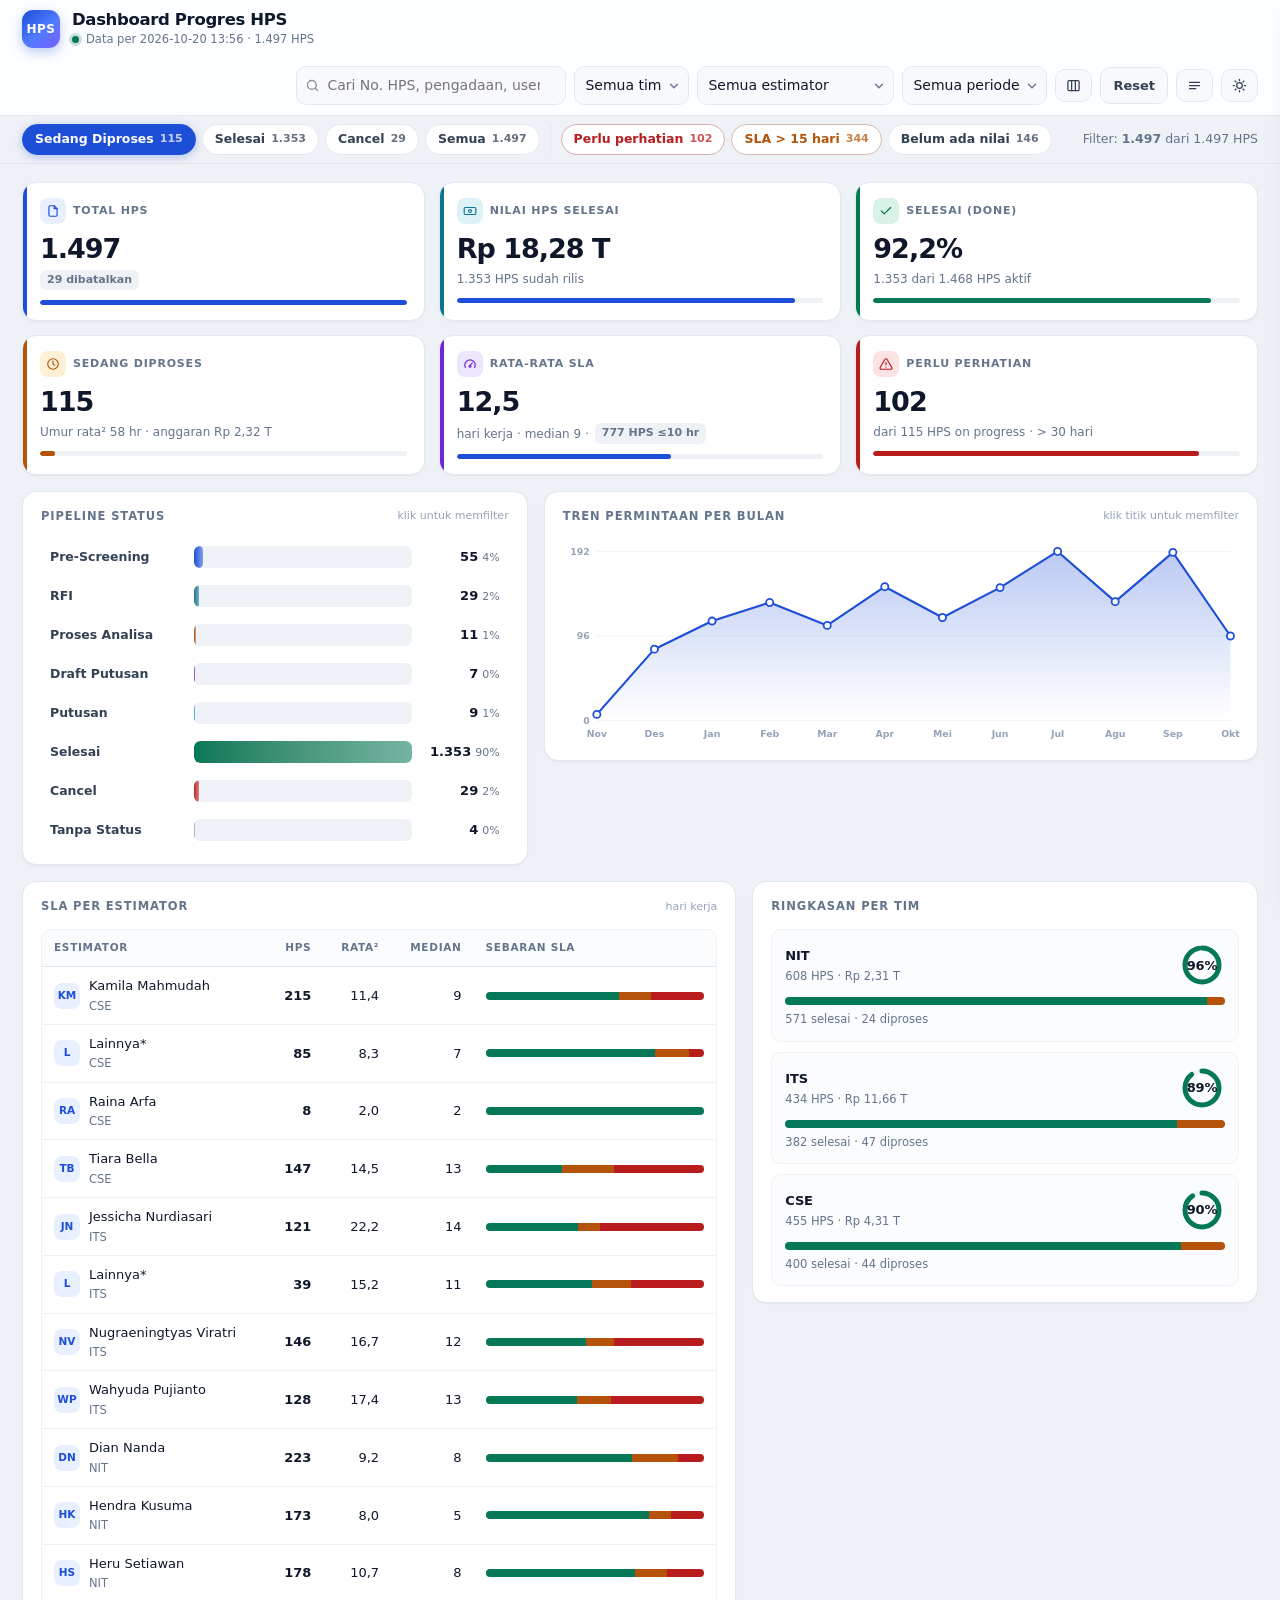
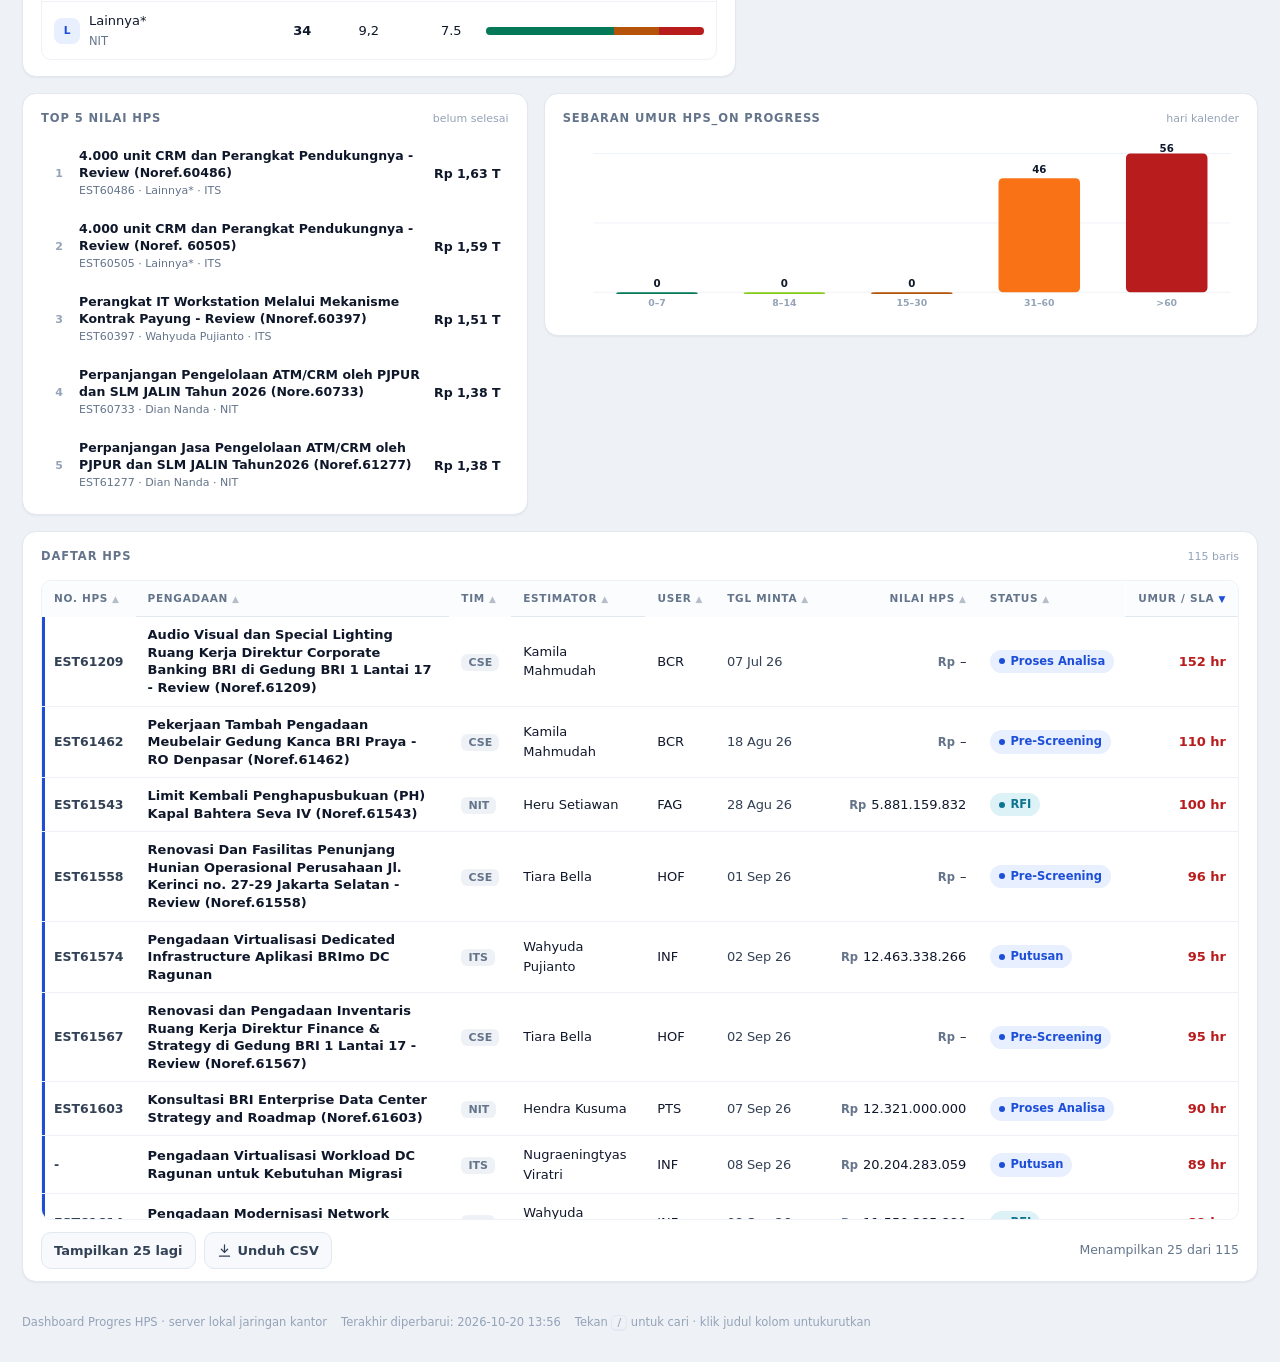
==== commit 9efe37e7: "Rapikan data: panel detail per HPS, filter cepat, pilih kolom, tautan bagikan, status kosong" ====
--- a/index.html
+++ b/index.html
@@ -214,6 +214,7 @@
 .pill-s.Cancel{background:var(--er2);color:var(--er)}
 .pill-s.RFI{background:var(--in2);color:var(--in)}
 .pill-s.Draft{background:var(--vi2);color:var(--vi)}
+.pill-s.Tanpa{background:var(--bd2);color:var(--mu)}
 .age{font-weight:800;font-variant-numeric:tabular-nums}
 .age.a1{color:var(--wa)}.age.a2{color:var(--er)}
 .tname{font-weight:600;color:var(--tx);line-height:1.35}
@@ -226,6 +227,76 @@
 .skel{height:12px;border-radius:6px;background:linear-gradient(90deg,var(--bd2),var(--bd),var(--bd2));background-size:200% 100%;animation:sh 1.2s infinite}
 @keyframes sh{0%{background-position:200% 0}100%{background-position:-200% 0}}
 
+/* ============ QUICK FILTER / COLUMN PICKER ============ */
+.qf{display:flex;gap:6px;flex-wrap:wrap;align-items:center;padding-left:10px;border-left:1px solid var(--bd)}
+.chip-btn.alert{color:var(--er);border-color:color-mix(in srgb,var(--er) 30%,var(--bd))}
+.chip-btn.alert:hover{border-color:var(--er);color:var(--er)}
+.chip-btn.alert.on{background:var(--er);border-color:var(--er);color:#fff;box-shadow:0 2px 8px color-mix(in srgb,var(--er) 30%,transparent)}
+.chip-btn.amber{color:var(--wa);border-color:color-mix(in srgb,var(--wa) 30%,var(--bd))}
+.chip-btn.amber:hover{border-color:var(--wa);color:var(--wa)}
+.chip-btn.amber.on{background:var(--wa);border-color:var(--wa);color:#fff;box-shadow:0 2px 8px color-mix(in srgb,var(--wa) 30%,transparent)}
+.colpick{position:relative}
+.pop{
+  position:absolute;right:0;top:calc(100% + 7px);z-index:50;background:var(--card);border:1px solid var(--bd);
+  border-radius:12px;box-shadow:var(--sh3);padding:11px 13px;min-width:210px;display:none;
+}
+.pop.on{display:block}
+.pop .ph{font-size:10.5px;font-weight:700;text-transform:uppercase;letter-spacing:.8px;color:var(--mu);margin-bottom:7px}
+.pop label{display:flex;gap:9px;align-items:center;padding:5px 2px;font-size:12.5px;text-transform:none;letter-spacing:0;color:var(--tx2);cursor:pointer;margin:0;white-space:nowrap}
+.pop label:hover{color:var(--pr)}
+.pop input{width:auto;margin:0;accent-color:var(--pr);padding:0}
+.pop .sep{height:1px;background:var(--bd2);margin:7px 0}
+
+/* ============ DRAWER DETAIL ============ */
+.scrim{position:fixed;inset:0;background:rgba(15,23,42,.45);z-index:70;opacity:0;pointer-events:none;transition:.22s}
+.scrim.on{opacity:1;pointer-events:auto}
+.drawer{
+  position:fixed;top:0;right:0;height:100%;width:min(450px,95vw);background:var(--card);
+  border-left:1px solid var(--bd);box-shadow:var(--sh3);z-index:71;transform:translateX(103%);
+  transition:transform .26s cubic-bezier(.4,0,.2,1);display:flex;flex-direction:column;
+}
+.drawer.on{transform:none}
+.drawer .dh{padding:16px 18px 14px;border-bottom:1px solid var(--bd);display:flex;gap:12px;align-items:flex-start}
+.drawer .dh .x{margin-left:auto;border:0;background:transparent;color:var(--mu);cursor:pointer;font-size:20px;line-height:1;padding:2px 6px;border-radius:7px}
+.drawer .dh .x:hover{background:var(--bg2);color:var(--tx)}
+.drawer .dh h3{font-size:14.5px;letter-spacing:-.2px;line-height:1.35}
+.drawer .dh .sub{font-size:12px;color:var(--mu);margin-top:5px;display:flex;gap:7px;align-items:center;flex-wrap:wrap}
+.drawer .db{padding:16px 18px;overflow:auto;flex:1;display:grid;gap:16px;align-content:start}
+.dsec h4{font-size:10.5px;font-weight:700;text-transform:uppercase;letter-spacing:.8px;color:var(--mu);margin:0 0 9px;display:flex;align-items:center;gap:7px}
+.dsec h4:before{content:"";width:3px;height:12px;border-radius:2px;background:var(--pr)}
+.kvrow{display:flex;justify-content:space-between;gap:14px;padding:7px 0;border-bottom:1px solid var(--bd2);font-size:13px}
+.kvrow:last-child{border:0}
+.kvrow>span:first-child{color:var(--mu);flex:0 0 auto}
+.kvrow>b{font-weight:700;font-variant-numeric:tabular-nums;text-align:right}
+.tl{display:grid}
+.tlrow{display:grid;grid-template-columns:16px 1fr auto;gap:11px;align-items:start;padding-bottom:13px;position:relative}
+.tlrow .dot{width:9px;height:9px;border-radius:50%;background:var(--bd);margin-top:4px;box-shadow:0 0 0 3px var(--bd2);z-index:1}
+.tlrow.done .dot{background:var(--ok);box-shadow:0 0 0 3px var(--ok2)}
+.tlrow .ln{position:absolute;left:4px;top:12px;bottom:-2px;width:1.5px;background:var(--bd)}
+.tlrow:last-child .ln{display:none}
+.tlrow .lb{font-size:12.5px;font-weight:700}
+.tlrow .lb em{display:block;font-style:normal;font-weight:400;font-size:11.5px;color:var(--mu);margin-top:1px}
+.tlrow .dt{font-size:12.5px;font-weight:700;font-variant-numeric:tabular-nums;white-space:nowrap}
+.tlrow .dt small{display:block;font-weight:500;font-size:10.5px;color:var(--mu)}
+.dfoot{padding:12px 18px;border-top:1px solid var(--bd);display:flex;gap:8px;background:var(--card2)}
+.dfoot .btn{flex:1;justify-content:center}
+
+/* ============ TABLE EXTRAS ============ */
+tr.clickable{cursor:pointer}
+tr.clickable:hover td{background:var(--pr2)}
+tr.clickable td:first-child{box-shadow:inset 3px 0 0 var(--pr)}
+.money{font-variant-numeric:tabular-nums;white-space:nowrap}
+.money:before{content:"Rp ";color:var(--mu);font-size:11.5px;font-weight:600;margin-right:1px}
+td.dt{white-space:nowrap;font-variant-numeric:tabular-nums;color:var(--tx2)}
+.help{width:14px;height:14px;border-radius:50%;border:1px solid var(--mu2);color:var(--mu2);font-size:9.5px;display:inline-grid;place-items:center;cursor:help;font-weight:700}
+
+/* ============ PRINT ============ */
+.printhead{display:none}
+@media print{
+  .printhead{display:block;margin-bottom:14px;border-bottom:2px solid #0f172a;padding-bottom:9px}
+  .printhead h3{font-size:15px;margin:0}
+  .printhead p{font-size:11.5px;color:#334155;margin:3px 0 0}
+}
 /* ============ FOOTER / MISC ============ */
 footer{max-width:1640px;margin:0 auto;padding:4px 22px 30px;color:var(--mu2);font-size:11.5px;display:flex;gap:14px;flex-wrap:wrap;align-items:center}
 .toast{
@@ -283,6 +354,12 @@
       <svg viewBox="0 0 24 24" fill="none" stroke="currentColor" stroke-width="2" stroke-linecap="round" stroke-linejoin="round"><path d="M12 16V4"/><path d="M7 9l5-5 5 5"/><path d="M4 17v2a2 2 0 002 2h12a2 2 0 002-2v-2"/></svg>
       Unggah Excel
     </a>
+    <div class="colpick">
+      <button id="colbtn" class="btn icon" title="Pilih kolom tabel">
+        <svg viewBox="0 0 24 24" fill="none" stroke="currentColor" stroke-width="2" stroke-linecap="round"><rect x="3" y="4" width="18" height="16" rx="2"/><path d="M9 4v16M15 4v16"/></svg>
+      </button>
+      <div class="pop" id="colpop"></div>
+    </div>
     <button id="rst" class="btn" title="Reset semua filter">Reset</button>
     <button id="dens" class="btn icon" title="Kerapatan data (compact / normal)">
       <svg viewBox="0 0 24 24" fill="none" stroke="currentColor" stroke-width="2" stroke-linecap="round"><path d="M4 7h16M4 12h16M4 17h10"/></svg>
@@ -295,10 +372,12 @@
 
 <div class="fbar">
   <div class="chips" id="chips"></div>
+  <div class="qf" id="qf"></div>
   <div class="fsum" id="fsum"></div>
 </div>
 
 <main>
+  <div class="printhead" id="printhead"></div>
   <section class="kpis" id="kpi"></section>
 
   <section class="grid g2">
@@ -358,6 +437,21 @@
 
 <div id="err" class="card"><b>data.js tidak ditemukan.</b><br>Pastikan file <code>data.js</code> berada satu folder dengan <code>index.html</code>. Jalankan <code>update_data.py</code> bila belum dibuat.</div>
 <div id="toast" class="toast"></div>
+<div class="scrim" id="scrim"></div>
+<aside class="drawer" id="drawer" aria-hidden="true">
+  <div class="dh">
+    <div style="min-width:0">
+      <h3 id="dTitle">-</h3>
+      <div class="sub" id="dSub"></div>
+    </div>
+    <button class="x" id="dClose" title="Tutup (Esc)">×</button>
+  </div>
+  <div class="db" id="dBody"></div>
+  <div class="dfoot">
+    <button class="btn" id="dCopy">Salin baris (ke Excel)</button>
+    <button class="btn" id="dLink">Salin tautan</button>
+  </div>
+</aside>
 
 <script src="data.js"></script>
 <script>
@@ -365,11 +459,11 @@
 const $$ = s => Array.from(document.querySelectorAll(s));
 const esc = s => String(s ?? "").replace(/[&<>"]/g, c => ({"&":"&amp;","<":"&lt;",">":"&gt;",'"':"&quot;"}[c]));
 
-const ORD = ["Pre-Screening / Verifikasi Kelengkapan Dokumen","RFI","Proses analisa","Draft Putusan","Putusan","Done","Cancel"];
+const ORD = ["Pre-Screening / Verifikasi Kelengkapan Dokumen","RFI","Proses analisa","Draft Putusan","Putusan","Done","Cancel","Tanpa Status"];
 const LBL = {"Pre-Screening / Verifikasi Kelengkapan Dokumen":"Pre-Screening","RFI":"RFI","Proses analisa":"Proses Analisa",
-             "Draft Putusan":"Draft Putusan","Putusan":"Putusan","Done":"Selesai","Cancel":"Cancel"};
+             "Draft Putusan":"Draft Putusan","Putusan":"Putusan","Done":"Selesai","Cancel":"Cancel","Tanpa Status":"Tanpa Status"};
 const CLR = {"Pre-Screening / Verifikasi Kelengkapan Dokumen":"var(--pr)","RFI":"var(--in)","Proses analisa":"var(--wa)",
-             "Draft Putusan":"var(--vi)","Putusan":"#0ea5e9","Done":"var(--ok)","Cancel":"var(--er)"};
+             "Draft Putusan":"var(--vi)","Putusan":"#0ea5e9","Done":"var(--ok)","Cancel":"var(--er)","Tanpa Status":"var(--mu2)"};
 const BLN = ["Jan","Feb","Mar","Apr","Mei","Jun","Jul","Agu","Sep","Okt","Nov","Des"];
 const NOW = Date.now();
 
@@ -410,6 +504,7 @@
   if(!H){ $("#kpi").innerHTML = ""; $("#err").style.display = "block"; document.querySelector("main").style.display="none"; return; }
   ALL = H.rows.map(a => {
     const o = {}; H.cols.forEach((k,i) => o[k] = a[i]);
+    o.status = (o.status || "").trim() || "Tanpa Status";
     o.grp  = o.status === "Done" ? "Done" : o.status === "Cancel" ? "Cancel" : "Proses";
     o.val  = o.hps || o.anggaran;
     o.age  = o.grp === "Proses" && o.tmin ? Math.floor((NOW - new Date(o.tmin)) / 864e5) : null;
@@ -423,11 +518,14 @@
 
 /* ---------- filter ---------- */
 function base(){
-  const q = F.q.toLowerCase();
+  const q = F.q.toLowerCase(), fl = F.f || {};
   return ALL.filter(r =>
     (!F.tim || r.tim === F.tim) &&
     (!F.est || r.est === F.est) &&
     (!F.per || r.bln  === F.per) &&
+    (!fl.over  || (r.grp === "Proses" && (r.age || 0) > 30)) &&
+    (!fl.sla15 || (r.grp === "Done" && r.sla != null && r.sla > 15)) &&
+    (!fl.noval || !r.val) &&
     (!q || (r.no + " " + r.nama + " " + r.user + " " + r.est).toLowerCase().includes(q))
   );
 }
@@ -625,8 +723,57 @@
 }
 
 /* ---------- tabel utama ---------- */
-const COLS = [["no","No. HPS"],["nama","Pengadaan"],["tim","Tim"],["est","Estimator"],["user","User"],
-              ["tmin","Tgl Minta"],["val","Nilai HPS"],["status","Status"],["age","Umur / SLA"]];
+/* k: kunci data | l: judul kolom | num: rata kanan | def: tampil default | note: catatan */
+const COLS = [
+  {k:"no",   l:"No. HPS",        def:1, num:0},
+  {k:"nama", l:"Pengadaan",      def:1},
+  {k:"tim",  l:"Tim",            def:1},
+  {k:"est",  l:"Estimator",      def:1, note:"Lainnya* = diampu lebih dari satu estimator"},
+  {k:"user", l:"User",           def:1},
+  {k:"tmin", l:"Tgl Minta",      def:1, num:0},
+  {k:"val",  l:"Nilai HPS",      def:1, num:1},
+  {k:"status", l:"Status",       def:1},
+  {k:"age",  l:"Umur / SLA",     def:1, num:1},
+  {k:"anggaran", l:"Nilai Anggaran", def:0, num:1},
+  {k:"tpre", l:"Tgl Pre-Screening", def:0, num:0},
+  {k:"tlkp", l:"Tgl Dok. Lengkap", def:0, num:0},
+  {k:"tput", l:"Tgl Putusan",    def:0, num:0},
+  {k:"trilis", l:"Tgl Rilis",   def:0, num:0},
+  {k:"sla",  l:"SLA (hk)",       def:0, num:1},
+  {k:"kat",  l:"Kategori SLA",   def:0}
+];
+const colVis = Object.assign({}, ...COLS.map(c => ({[c.k]: !!c.def})),
+  JSON.parse(localStorage.getItem("hps_cols") || "{}"));
+const visCols = () => COLS.filter(c => colVis[c.k]);
+
+function stLabel(r){
+  return r.status === "Pre-Screening / Verifikasi Kelengkapan Dokumen" ? "Pre-Screening"
+       : (LBL[r.status] || r.status || "–");
+}
+const DATE_COLS = new Set(["tmin","tpre","tlkp","tput","trilis"]);
+function cellHTML(r, k){
+  switch(k){
+    case "no":   return `<span class="tno">${esc2(r.no)}</span>`;
+    case "nama": return `<div class="tname">${esc2(r.nama)}</div>`;
+    case "tim":  return `<span class="tag">${esc2(r.tim)}</span>`;
+    case "est":  return esc2(r.est) + (r.est === "Lainnya*" ? ` <span class="help" title="Diampu lebih dari satu estimator (sheet Others)">?</span>` : "");
+    case "user": return esc2(r.user);
+    case "tmin": return `<span class="mono">${dfmt(r.tmin)}</span>`;
+    case "val":  return `<span class="money" title="${rp(r.val)}">${full(r.val)}</span>`;
+    case "status":{
+      const c = r.status === "Draft Putusan" ? "Draft" : r.status === "Tanpa Status" ? "Tanpa" : r.status;
+      return `<span class="pill-s ${c}">${esc2(stLabel(r))}</span>`;
+    }
+    case "age":  return r.age != null ? `<span class="age ${r.age>60?"a2":r.age>30?"a1":""}">${r.age} hr</span>`
+                                    : (r.sla != null ? `<span class="age">${r.sla} hk</span>` : "–");
+    case "anggaran": return `<span class="money" title="${rp(r.anggaran)}">${full(r.anggaran)}</span>`;
+    case "tpre": case "tlkp": case "tput": case "trilis":
+      return r[k] ? `<span class="mono">${dfmt(r[k])}</span>` : "–";
+    case "sla":  return r.sla != null ? `${r.sla} hk` : "–";
+    case "kat":  return esc2(r.kat);
+  }
+  return "";
+}
 function table(B){
   const ch = [["Proses","Sedang Diproses"],["Done","Selesai"],["Cancel","Cancel"],["all","Semua"]];
   $("#chips").innerHTML = ch.map(([v,l]) =>
@@ -637,91 +784,243 @@
   const k = S.k || (F.st === "Proses" ? "age" : "tmin"), d = S.k ? S.dir : -1;
   R.sort((a,b) => { const x = a[k] ?? "", y = b[k] ?? ""; return (x > y ? 1 : x < y ? -1 : 0) * d; });
   window._R = R;
+  const V = visCols();
   $("#cnt").textContent = num(R.length) + " baris";
 
-  const head = "<thead><tr>" + COLS.map(([k2,l]) =>
-    `<th class="sortable num ${k2==="val"||k2==="age"?"num":""}" data-k="${k2}">${l}<span class="sortmark${(S.k||((F.st==="Proses"?"age":"tmin")))===k2?" on":""}">${(S.k||((F.st==="Proses"?"age":"tmin")))===k2?(d>0?"▲":"▼"):"▲"}</span></th>`).join("") + "</tr></thead>";
-
-  const body = R.slice(0, LIM).map(r => {
-    const stCls = r.status === "Draft Putusan" ? "Draft" : r.status;
-    const lbl = r.status === "Pre-Screening / Verifikasi Kelengkapan Dokumen" ? "Pre-Screening" : (LBL[r.status] || r.status);
-    const ageCell = r.age != null
-      ? `<span class="age ${r.age>60?"a2":r.age>30?"a1":""}">${r.age} hr</span>`
-      : (r.sla != null ? `<span class="age">${r.sla} hk</span>` : "–");
-    return `<tr>
-      <td><span class="tno">${esc2(r.no)}</span></td>
-      <td><div class="tname">${esc2(r.nama)}</div>${r.user?`<div class="tsub">${esc2(r.user)}</div>`:""}</td>
-      <td><span class="tag">${esc2(r.tim)}</span></td>
-      <td>${esc2(r.est)}</td>
-      <td>${esc2(r.user)}</td>
-      <td class="mono">${dfmt(r.tmin)}</td>
-      <td class="num">${full(r.val)}</td>
-      <td><span class="pill-s ${stCls}">${esc2(lbl)}</span></td>
-      <td class="num">${ageCell}</td>
-    </tr>`;
-  }).join("");
-
-  $("#tbl").innerHTML = head + "<tbody>" + (body || `<tr><td colspan="9" class="empty">
+  const sk = S.k || (F.st === "Proses" ? "age" : "tmin");
+  const head = "<thead><tr>" + V.map(c =>
+    `<th class="sortable ${c.num?"num":""}" data-k="${c.k}"${c.note?` title="${esc2(c.note)}"`:""}>${c.l}<span class="sortmark${sk===c.k?" on":""}">${sk===c.k?(d>0?"▲":"▼"):"▲"}</span></th>`).join("") + "</tr></thead>";
+
+  const body = R.slice(0, LIM).map((r, i) =>
+    `<tr class="clickable" data-i="${i}" data-no="${esc2(r.no)}">` +
+    V.map(c => `<td class="${c.num?"num":""}${DATE_COLS.has(c.k)?" dt":""}">${cellHTML(r, c.k)}</td>`).join("") +
+    `</tr>`).join("");
+
+  $("#tbl").innerHTML = head + "<tbody>" + (body || `<tr><td colspan="${V.length}" class="empty">
       <svg viewBox="0 0 24 24" fill="none" stroke="currentColor" stroke-width="1.6" stroke-linecap="round"><circle cx="11" cy="11" r="7"/><path d="M20 20l-3.5-3.5"/></svg>
       <div>Tidak ada data sesuai filter</div></td></tr>`) + "</tbody>";
 
   $("#more").style.display = R.length > LIM ? "" : "none";
   $("#more").textContent = "Tampilkan " + Math.min(25, R.length - LIM) + " lagi";
   $("#pager").textContent = R.length ? "Menampilkan " + num(Math.min(LIM, R.length)) + " dari " + num(R.length) : "";
+
   const act = [];
   if(F.tim) act.push(["tim", F.tim]);
   if(F.est) act.push(["estimator", F.est]);
   if(F.per) act.push(["periode", BLN[+F.per.slice(5)-1] + " " + F.per.slice(0,4)]);
   if(F.q)   act.push(["cari", F.q]);
+  if(F.f.over)  act.push(["perhatian", "> 30 hari"]);
+  if(F.f.sla15) act.push(["SLA", "> 15 hari kerja"]);
+  if(F.f.noval) act.push(["nilai", "belum ada"]);
   $("#fsum").innerHTML = act.length
     ? act.map(([k,v]) => `<span class="pill">${k}: ${esc2(v)} <button data-clr="${k}">✕</button></span>`).join("") +
       `<button class="btn" data-clr="all" style="padding:4px 10px;font-size:12px">Hapus semua</button>`
     : `<span>Filter: <b>${num(B.length)}</b> dari ${num(ALL.length)} HPS</span>`;
+
+  $("#printhead").innerHTML = `<h3>Dashboard Progres HPS</h3>
+    <p>Data per ${esc2(GEN)} · ${num(R.length)} HPS${act.length ? " · Filter: " + esc2(act.map(a=>a[0]+"="+a[1]).join(", ")) : ""}
+    · Dicetak ${new Date().toLocaleString("id-ID")}</p>`;
+}
+
+/* ---------- panel detail ---------- */
+let _row = null;
+/* salin teks: fallback untuk http:// (clipboard API hanya jalan di https/localhost) */
+async function copyText(txt){
+  try{
+    if(navigator.clipboard && window.isSecureContext){ await navigator.clipboard.writeText(txt); return true; }
+  }catch(e){ /* lanjut ke fallback */ }
+  try{
+    const ta = document.createElement("textarea");
+    ta.value = txt; ta.style.position = "fixed"; ta.style.opacity = "0";
+    document.body.appendChild(ta); ta.select();
+    const ok = document.execCommand("copy");
+    document.body.removeChild(ta);
+    return ok;
+  }catch(e){ return false; }
+}
+const STAGES = [["tmin","Permintaan HPS"],["tpre","Pre-Screening"],["tlkp","Dokumen Lengkap"],["tput","Putusan"],["trilis","Rilis HPS"]];
+function openDrawer(r){
+  if(!r) return;
+  _row = r;
+  $("#dTitle").textContent = r.nama || r.no;
+  $("#dSub").innerHTML = `<span class="pill-s ${r.status === "Draft Putusan" ? "Draft" : r.status === "Tanpa Status" ? "Tanpa" : r.status}">${esc2(stLabel(r))}</span>
+      <span class="tag">${esc2(r.tim)}</span>
+      <span>${esc2(r.est)}</span><span>·</span><span>${esc2(r.user || "-")}</span>`;
+  const selisih = (r.hps || 0) - (r.anggaran || 0);
+  const pct = r.anggaran ? (selisih / r.anggaran * 100) : null;
+  const t0 = r.tmin ? new Date(r.tmin).getTime() : null;
+  $("#dBody").innerHTML = `
+    <div class="dsec"><h4>Identitas</h4>
+      <div class="kvrow"><span>No. HPS</span><b>${esc2(r.no)}</b></div>
+      <div class="kvrow"><span>Tim</span><b>${esc2(r.tim)}</b></div>
+      <div class="kvrow"><span>Estimator</span><b>${esc2(r.est)}</b></div>
+      <div class="kvrow"><span>User</span><b>${esc2(r.user || "-")}</b></div>
+    </div>
+    <div class="dsec"><h4>Nilai & SLA</h4>
+      <div class="kvrow"><span>Nilai Anggaran</span><b>${full(r.anggaran)}</b></div>
+      <div class="kvrow"><span>Nilai HPS</span><b>${full(r.hps)}</b></div>
+      <div class="kvrow"><span>Selisih</span><b>${selisih ? (selisih > 0 ? "+" : "") + full(selisih) : "0"}${pct != null ? " (" + pct.toFixed(1).replace(".",",") + "%)" : ""}</b></div>
+      <div class="kvrow"><span>SLA</span><b>${r.sla != null ? r.sla + " hari kerja" : "–"} ${r.kat ? "· " + esc2(r.kat) : ""}</b></div>
+      <div class="kvrow"><span>Umur HPS</span><b>${r.age != null ? r.age + " hari" : "–"}</b></div>
+    </div>
+    <div class="dsec"><h4>Alur tahapan</h4>
+      <div class="tl">${STAGES.map(([k,l]) => {
+        const d = r[k], t = d ? new Date(d).getTime() : null;
+        const delta = (t && t0) ? Math.round((t - t0) / 864e5) : null;
+        return `<div class="tlrow ${d ? "done" : "todo"}"><span class="ln"></span><span class="dot"></span>
+          <div class="lb">${l}<em>${d ? (delta != null ? "+" + delta + " hari dari permintaan" : "tanggal tersedia") : "belum ada tanggal"}</em></div>
+          <div class="dt">${d ? dfmt(d) : "–"}</div></div>`;
+      }).join("")}</div>
+    </div>`;
+  $("#drawer").classList.add("on");
+  $("#drawer").setAttribute("aria-hidden","false");
+  $("#scrim").classList.add("on");
+}
+function closeDrawer(){
+  $("#drawer").classList.remove("on");
+  $("#drawer").setAttribute("aria-hidden","true");
+  $("#scrim").classList.remove("on");
+  _row = null;
+}
+$("#dClose").onclick = closeDrawer;
+$("#scrim").onclick = closeDrawer;
+$("#dCopy").onclick = async () => {
+  if(!_row) return;
+  const head = ["No HPS","Nama Pengadaan","Tim","Estimator","User","Tgl Minta","Tgl Pre-Screening","Tgl Dok Lengkap",
+                "Tgl Putusan","Tgl Rilis","Nilai Anggaran","Nilai HPS","Status","SLA","Kategori SLA","Umur (hr)"];
+  const val = ["no","nama","tim","est","user","tmin","tpre","tlkp","tput","trilis","anggaran","hps","status","sla","kat","age"];
+  const line = val.map(k => _row[k] ?? "").join("\t");
+  const ok = await copyText(head.join("\t") + "\n" + line);
+  toast(ok ? "Baris disalin - paste di Excel" : "Gagal menyalin (klik allow saat dialog)", !ok);
+};
+$("#dLink").onclick = async () => {
+  const u = location.origin + location.pathname + "#" + hashOf();
+  const ok = await copyText(u);
+  toast(ok ? "Tautan disalin - bisa dikirim ke rekan" : "Gagal menyalin tautan", !ok);
+};
+
+/* ---------- filter cepat ---------- */
+function renderQF(B){
+  const f = F.f;
+  const nOver = B.filter(r => r.grp === "Proses" && (r.age || 0) > 30).length;
+  const nSla  = B.filter(r => r.grp === "Done" && r.sla != null && r.sla > 15).length;
+  const nNo   = B.filter(r => !r.val).length;
+  $("#qf").innerHTML =
+    `<button class="chip-btn alert${f.over?" on":""}" data-q="over" title="HPS on progress lebih dari 30 hari">Perlu perhatian <span class="ct">${num(nOver)}</span></button>` +
+    `<button class="chip-btn amber${f.sla15?" on":""}" data-q="sla15" title="SLA lebih dari 15 hari kerja">SLA &gt; 15 hari <span class="ct">${num(nSla)}</span></button>` +
+    `<button class="chip-btn${f.noval?" on":""}" data-q="noval" title="Belum ada nilai HPS">Belum ada nilai <span class="ct">${num(nNo)}</span></button>`;
+}
+
+/* ---------- pilih kolom ---------- */
+function renderColPick(){
+  $("#colpop").innerHTML = `<div class="ph">Tampilkan kolom</div>` + COLS.map(c =>
+    `<label><input type="checkbox" data-col="${c.k}"${colVis[c.k]?" checked":""}> ${c.l}</label>`).join("") +
+    `<div class="sep"></div><button class="btn" data-colreset="1" style="width:100%;justify-content:center">Kembalikan default</button>`;
+}
+$("#colbtn").onclick = e => { e.stopPropagation(); $("#colpop").classList.toggle("on"); };
+document.addEventListener("click", e => { if(!e.target.closest(".colpick")) $("#colpop").classList.remove("on"); });
+$("#colpop").addEventListener("change", e => {
+  const k = e.target.dataset.col;
+  if(!k) return;
+  colVis[k] = e.target.checked;
+  localStorage.setItem("hps_cols", JSON.stringify(colVis));
+  render();
+});
+$("#colpop").addEventListener("click", e => {
+  if(e.target.dataset.colreset){ COLS.forEach(c => colVis[c.k] = !!c.def); localStorage.setItem("hps_cols", JSON.stringify(colVis)); renderColPick(); render(); }
+});
+
+/* ---------- tautan yang bisa dibagikan ---------- */
+function hashOf(){
+  const p = [];
+  if(_row) p.push("no=" + encodeURIComponent(_row.no));
+  if(F.st && F.st !== "Proses") p.push("st=" + encodeURIComponent(F.st));
+  if(F.tim) p.push("tim=" + encodeURIComponent(F.tim));
+  if(F.est) p.push("est=" + encodeURIComponent(F.est));
+  if(F.per) p.push("per=" + encodeURIComponent(F.per));
+  if(F.q)   p.push("q=" + encodeURIComponent(F.q));
+  if(F.f.over)  p.push("over=1");
+  if(F.f.sla15) p.push("sla15=1");
+  if(F.f.noval) p.push("noval=1");
+  return p.join("&");
+}
+function syncHash(){
+  try{
+    const h = hashOf();
+    if(history && history.replaceState) history.replaceState(null, "", h ? "#" + h : location.pathname);
+  }catch(e){ /* abaikan */ }
+}
+function readHash(){
+  const h = new URLSearchParams(location.hash.replace(/^#/, ""));
+  if(h.get("no"))  F.no = h.get("no");
+  if(h.get("st"))  F.st = h.get("st");
+  if(h.get("tim")) F.tim = h.get("tim");
+  if(h.get("est")) F.est = h.get("est");
+  if(h.get("per")) F.per = h.get("per");
+  if(h.get("q")){ F.q = h.get("q"); $("#q").value = F.q; }
+  F.f.over  = h.get("over") === "1";
+  F.f.sla15 = h.get("sla15") === "1";
+  F.f.noval = h.get("noval") === "1";
 }
 
 /* ---------- render ---------- */
 function render(){
   const B = base();
-  renderKPI(B); renderPipe(B); renderTrend(B); renderAge(B); renderSLA(B); renderTim(B); renderTop5(B); table(B);
+  renderKPI(B); renderPipe(B); renderTrend(B); renderAge(B); renderSLA(B); renderTim(B); renderTop5(B);
+  renderQF(B); table(B);
 }
 function go(){ fill(); render(); }
 
 /* ---------- event ---------- */
-$("#ftim").onchange = e => { F.tim = e.target.value; F.est = ""; LIM = 25; go(); };
-$("#fest").onchange = e => { F.est = e.target.value; LIM = 25; go(); };
-$("#fper").onchange = e => { F.per = e.target.value; LIM = 25; go(); };
-let tq; $("#q").oninput = e => { clearTimeout(tq); tq = setTimeout(() => { F.q = e.target.value; LIM = 25; render(); }, 160); };
-$("#rst").onclick = () => { $("#q").value = ""; LIM = 25; S = {k:null,dir:-1}; F = {tim:"",est:"",per:"",q:"",st:"Proses"}; go(); };
-$("#pipe").onclick = e => { const r = e.target.closest("[data-st]"); if(r){ F.st = F.st === r.dataset.st ? "Proses" : r.dataset.st; LIM = 25; render(); } };
+$("#ftim").onchange = e => { F.tim = e.target.value; F.est = ""; LIM = 25; go(); syncHash(); };
+$("#fest").onchange = e => { F.est = e.target.value; LIM = 25; go(); syncHash(); };
+$("#fper").onchange = e => { F.per = e.target.value; LIM = 25; go(); syncHash(); };
+let tq; $("#q").oninput = e => { clearTimeout(tq); tq = setTimeout(() => { F.q = e.target.value; LIM = 25; render(); syncHash(); }, 200); };
+$("#rst").onclick = () => { $("#q").value = ""; LIM = 25; S = {k:null,dir:-1}; F = {tim:"",est:"",per:"",q:"",st:"Proses", f:{over:false,sla15:false,noval:false}}; go(); syncHash(); };
+$("#pipe").onclick = e => { const r = e.target.closest("[data-st]"); if(r){ F.st = F.st === r.dataset.st ? "Proses" : r.dataset.st; LIM = 25; render(); syncHash(); } };
+$("#qf").onclick = e => {
+  const b = e.target.closest("[data-q]"); if(!b) return;
+  const k = b.dataset.q; F.f[k] = !F.f[k]; LIM = 25; render(); syncHash();
+};
 $("#chips").onclick = e => {
   const b = e.target.closest("[data-c]");
-  if(b){ F.st = b.dataset.c; LIM = 25; S = {k:null,dir:-1}; render(); return; }
+  if(b){ F.st = b.dataset.c; LIM = 25; S = {k:null,dir:-1}; render(); syncHash(); return; }
   const x = e.target.closest("[data-x],[data-clr]");
   if(x){
     const c = x.dataset.clr;
-    if(c === "all"){ F = {tim:"",est:"",per:"",q:"",st:F.st}; $("#q").value = ""; }
+    if(c === "all"){ F = {tim:"",est:"",per:"",q:"",st:F.st, f:{over:false,sla15:false,noval:false}}; $("#q").value = ""; }
     else if(c === "tim") F.tim = "";
     else if(c === "estimator") F.est = "";
     else if(c === "periode") F.per = "";
     else if(c === "cari"){ F.q = ""; $("#q").value = ""; }
-    LIM = 25; go(); return;
+    else if(c === "perhatian") F.f.over = false;
+    else if(c === "SLA") F.f.sla15 = false;
+    else if(c === "nilai") F.f.noval = false;
+    LIM = 25; go(); syncHash(); return;
   }
 };
-$("#tbl").onclick = e => { const h = e.target.closest("th"); if(h && h.dataset.k){ const k = h.dataset.k; S = {k, dir: S.k === k ? -S.dir : 1}; render(); } };
+$("#tbl").onclick = e => {
+  const h = e.target.closest("th");
+  if(h && h.dataset.k){ const k = h.dataset.k; S = {k, dir: S.k === k ? -S.dir : 1}; render(); return; }
+  const tr = e.target.closest("tr.clickable");
+  if(tr && window._R){ const r = window._R[+tr.dataset.i]; if(r) openDrawer(r); }
+};
 $("#more").onclick = () => { LIM += 25; render(); };
 $("#csv").onclick = () => {
-  const c = ["no","nama","tim","est","user","anggaran","tmin","tlkp","trilis","hps","status","sla","kat"], q = v => '"' + String(v ?? "").replace(/"/g,'""') + '"';
+  const c = ["no","nama","tim","est","user","anggaran","tmin","tpre","tlkp","tput","trilis","hps","status","sla","kat"], q = v => '"' + String(v ?? "").replace(/"/g,'""') + '"';
   const t = "\ufeff" + c.join(";") + "\n" + window._R.map(r => c.map(k => q(r[k])).join(";")).join("\n");
   const a = document.createElement("a"); a.href = URL.createObjectURL(new Blob([t], {type:"text/csv"})); a.download = "hps_filter.csv"; a.click();
 };
 document.addEventListener("keydown", e => {
   if(e.key === "/" && document.activeElement.tagName !== "INPUT"){ e.preventDefault(); $("#q").focus(); }
-  if(e.key === "Escape" && document.activeElement === $("#q")){ $("#q").blur(); }
+  if(e.key === "Escape"){ if($("#drawer").classList.contains("on")) closeDrawer(); else if(document.activeElement === $("#q")) $("#q").blur(); }
 });
 
 /* ---------- auto refresh ---------- */
-function toast(m){
-  const t = $("#toast"); t.textContent = m; t.classList.add("on");
+function toast(m, err){
+  const t = $("#toast"); t.textContent = m;
+  t.style.background = err ? "var(--er)" : "var(--ok)";
+  t.classList.add("on");
   clearTimeout(toast._h); toast._h = setTimeout(() => t.classList.remove("on"), 4500);
 }
 function pullData(){
@@ -742,9 +1041,12 @@
 fetch("api/status").then(r => r.ok && ($("#upl").style.display = "inline-flex")).catch(() => {});
 
 /* ---------- init ---------- */
-F = {tim:"", est:"", per:"", q:"", st:"Proses"};
+F = {tim:"", est:"", per:"", q:"", st:"Proses", no:"", f:{over:false, sla15:false, noval:false}};
+readHash();
 load();
-if(window.HPS){ S = {k:null, dir:-1}; go(); }
+if(window.HPS){ S = {k:null, dir:-1}; renderColPick(); go();
+  if(F.no){ const r = ALL.find(x => x.no === F.no); if(r) openDrawer(r); }   /* buka detail dari tautan */
+}
 </script>
 </body>
 </html>
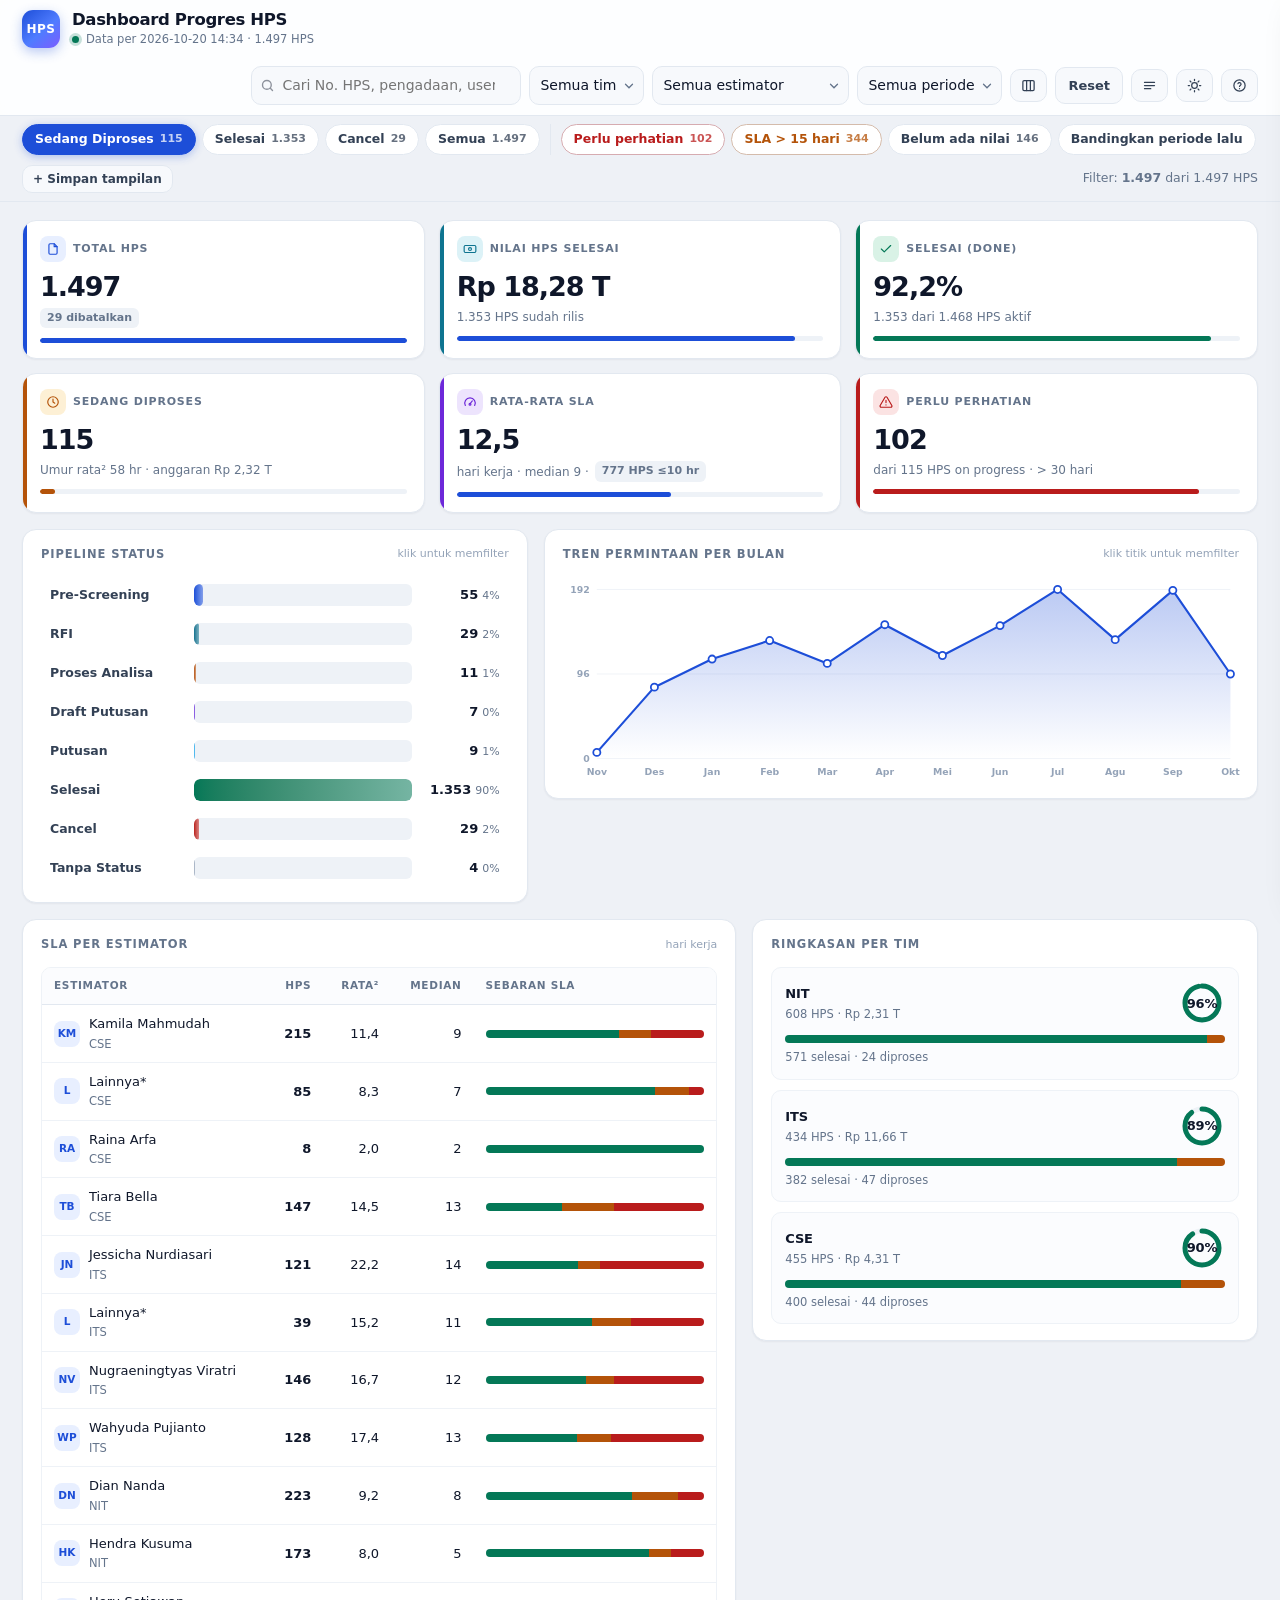
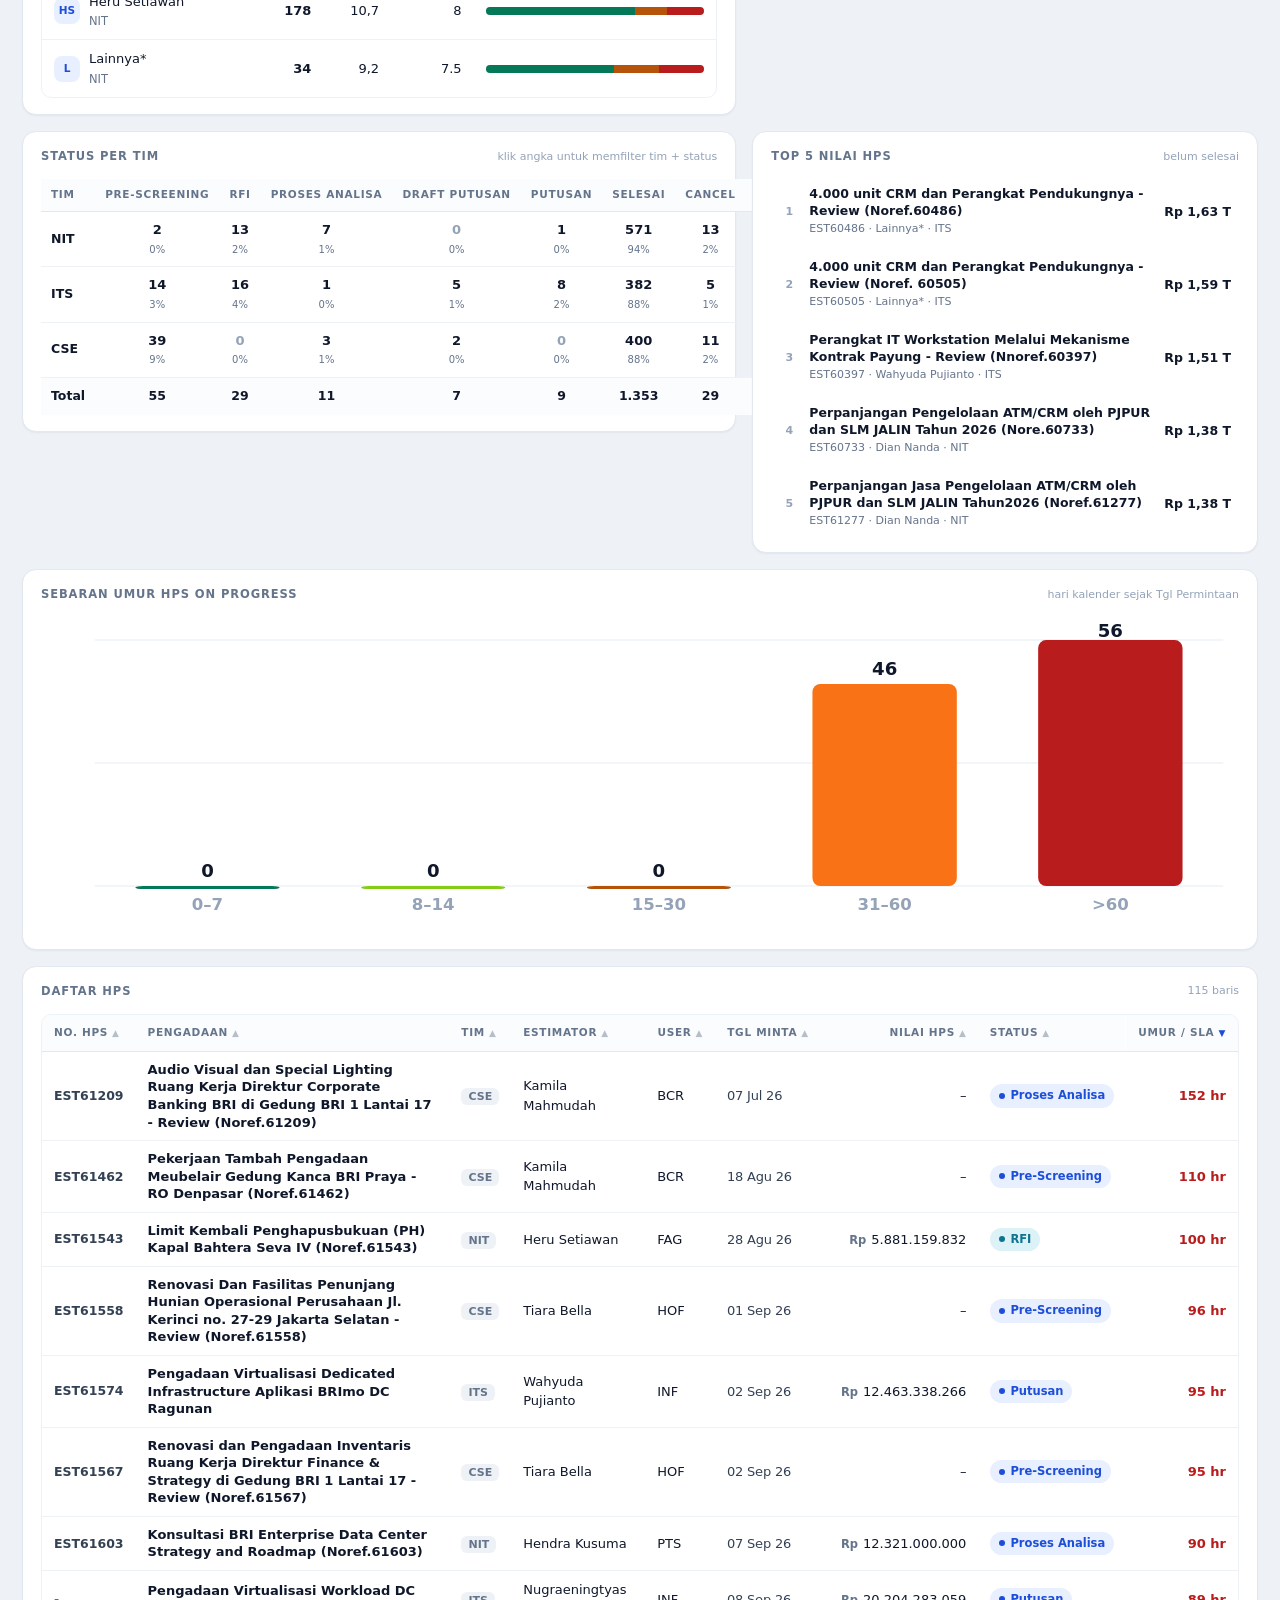
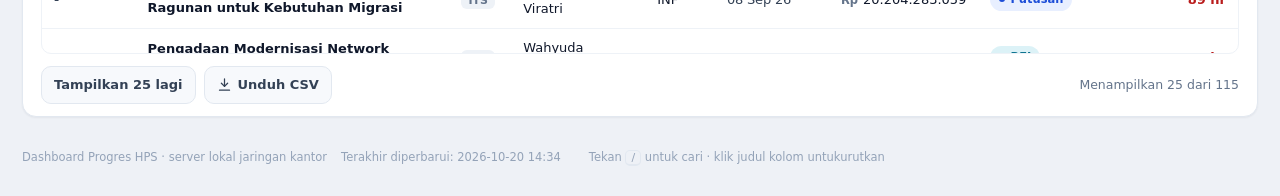
==== commit 64f2f803: "Tambah: pivot status per tim, bandingkan periode lalu, simpan tampilan bersama, audit, panduan" ====
--- a/index.html
+++ b/index.html
@@ -284,7 +284,7 @@
 /* ============ TABLE EXTRAS ============ */
 tr.clickable{cursor:pointer}
 tr.clickable:hover td{background:var(--pr2)}
-tr.clickable td:first-child{box-shadow:inset 3px 0 0 var(--pr)}
+tr.clickable:hover td:first-child{box-shadow:inset 3px 0 0 var(--pr)}
 .money{font-variant-numeric:tabular-nums;white-space:nowrap}
 .money:before{content:"Rp ";color:var(--mu);font-size:11.5px;font-weight:600;margin-right:1px}
 td.dt{white-space:nowrap;font-variant-numeric:tabular-nums;color:var(--tx2)}
@@ -297,9 +297,47 @@
   .printhead h3{font-size:15px;margin:0}
   .printhead p{font-size:11.5px;color:#334155;margin:3px 0 0}
 }
+/* ============ DELTA / PIVOT / VIEWS / HELP ============ */
+.dlt{font-size:11px;font-weight:700;padding:2px 7px;border-radius:6px;background:var(--bd2);color:var(--mu);white-space:nowrap}
+.dlt.good{background:var(--ok2);color:var(--ok)}
+.dlt.bad{background:var(--er2);color:var(--er)}
+.dlt.flat{background:var(--bd2);color:var(--mu)}
+.kpi .val{cursor:copy}
+.kpi .val:hover{color:var(--pr)}
+.ptab{width:100%;border-collapse:separate;border-spacing:0;font-size:12.5px}
+.ptab th{font-size:10.5px;padding:8px 10px;text-align:center;background:var(--card2);border-bottom:1px solid var(--bd);position:static}
+.ptab th:first-child{text-align:left}
+.ptab td{padding:0;border-bottom:1px solid var(--bd2);text-align:center}
+.ptab td:first-child{text-align:left;padding:9px 10px;font-weight:700}
+.ptab .cell{padding:6px 4px;cursor:pointer;border-radius:7px;margin:2px;transition:.12s;font-variant-numeric:tabular-nums;font-weight:600}
+.ptab .cell:hover{background:var(--pr2)}
+.ptab .cell.zero{color:var(--mu2);font-weight:400}
+.ptab .cell b{display:block;font-size:13px}
+.ptab .cell span{font-size:10px;color:var(--mu);font-weight:500}
+.ptab tr.tot td{font-weight:700;background:var(--card2)}
+.pv{display:flex;gap:6px;flex-wrap:wrap;align-items:center}
+.pvchip{display:inline-flex;align-items:center;gap:6px;background:var(--vi2);color:var(--vi);border-radius:999px;padding:4px 6px 4px 11px;font-size:12px;font-weight:600;cursor:pointer}
+.pvchip:hover{filter:brightness(.97)}
+.pvchip button{border:0;background:transparent;color:inherit;cursor:pointer;font-size:13px;line-height:1;padding:1px 5px;border-radius:50%}
+.pvchip button:hover{background:rgba(0,0,0,.08)}
+.pvinput{width:150px;padding:5px 9px;border-radius:8px;border:1px solid var(--bd);background:var(--bg2);font-size:12.5px}
+.pvinput:focus{outline:none;border-color:var(--pr);box-shadow:0 0 0 3px var(--pr2)}
+.modal{position:fixed;inset:0;z-index:80;display:none;align-items:center;justify-content:center;padding:20px}
+.modal.on{display:flex}
+.modal .box{background:var(--card);border:1px solid var(--bd);border-radius:16px;box-shadow:var(--sh3);max-width:720px;width:100%;max-height:86vh;overflow:auto}
+.modal .box h3{font-size:16px;padding:16px 20px;border-bottom:1px solid var(--bd);display:flex;align-items:center;gap:10px}
+.modal .box h3 button{margin-left:auto;border:0;background:transparent;font-size:20px;color:var(--mu);cursor:pointer;line-height:1}
+.modal .bd{padding:16px 20px;font-size:13.5px;line-height:1.65;color:var(--tx2)}
+.modal .bd h4{font-size:11px;text-transform:uppercase;letter-spacing:.8px;color:var(--mu);margin:16px 0 7px}
+.modal .bd h4:first-child{margin-top:0}
+.modal .bd ul{margin:0;padding-left:18px}
+.modal .bd li{margin:3px 0}
+.modal .bd b{color:var(--tx)}
+.modal .bd code{background:var(--bg2);border:1px solid var(--bd);border-radius:5px;padding:1px 6px;font-size:12px}
+.audit{color:var(--mu2)}
+@media print{.pv,.fbar .qf,.modal{display:none!important}}
 /* ============ FOOTER / MISC ============ */
-footer{max-width:1640px;margin:0 auto;padding:4px 22px 30px;color:var(--mu2);font-size:11.5px;display:flex;gap:14px;flex-wrap:wrap;align-items:center}
-.toast{
+footer{max-width:1640px;margin:0 auto;padding:4px 22px 30px;color:var(--mu2);font-size:11.5px;display:flex;gap:14px;flex-wrap:wrap;align-items:center}.toast{
   position:fixed;right:18px;bottom:18px;z-index:60;background:var(--ok);color:#fff;padding:10px 16px;border-radius:11px;
   font-size:13px;font-weight:600;box-shadow:var(--sh3);opacity:0;transform:translateY(10px);transition:.25s;pointer-events:none;
   display:flex;align-items:center;gap:8px;
@@ -367,12 +405,16 @@
     <button id="theme" class="btn icon" title="Mode terang / gelap">
       <svg id="themeico" viewBox="0 0 24 24" fill="none" stroke="currentColor" stroke-width="2" stroke-linecap="round"><circle cx="12" cy="12" r="4.5"/><path d="M12 2v2M12 20v2M2 12h2M20 12h2M4.9 4.9l1.4 1.4M17.7 17.7l1.4 1.4M19.1 4.9l-1.4 1.4M6.3 17.7l-1.4 1.4"/></svg>
     </button>
+    <button id="help" class="btn icon" title="Panduan cepat">
+      <svg viewBox="0 0 24 24" fill="none" stroke="currentColor" stroke-width="2" stroke-linecap="round"><circle cx="12" cy="12" r="9"/><path d="M9.5 9a2.6 2.6 0 015 .9c0 1.7-2.5 2.1-2.5 3.6"/><path d="M12 17h.01"/></svg>
+    </button>
   </div>
 </header>
 
 <div class="fbar">
   <div class="chips" id="chips"></div>
   <div class="qf" id="qf"></div>
+  <div class="pv" id="pv"></div>
   <div class="fsum" id="fsum"></div>
 </div>
 
@@ -405,12 +447,19 @@
   </section>
 
   <section class="grid g2">
+    <div class="card span7">
+      <h2>Status per Tim <span class="hint">klik angka untuk memfilter tim + status</span></h2>
+      <div id="pivot"></div>
+    </div>
     <div class="card span5">
       <h2>Top 5 Nilai HPS <span class="hint">belum selesai</span></h2>
       <div class="t5" id="top5"></div>
     </div>
-    <div class="card span7">
-      <h2>Sebaran Umur HPS_On Progress <span class="hint">hari kalender</span></h2>
+  </section>
+
+  <section class="grid g2">
+    <div class="card span12">
+      <h2>Sebaran Umur HPS On Progress <span class="hint">hari kalender sejak Tgl Permintaan</span></h2>
       <div class="chartwrap" id="agec"></div>
     </div>
   </section>
@@ -432,12 +481,51 @@
 <footer>
   <span>Dashboard Progres HPS · server lokal jaringan kantor</span>
   <span id="fgen"></span>
+  <span class="audit" id="audit"></span>
   <span>Tekan <span class="kbd">/</span> untuk cari · klik judul kolom untukurutkan</span>
 </footer>
 
 <div id="err" class="card"><b>data.js tidak ditemukan.</b><br>Pastikan file <code>data.js</code> berada satu folder dengan <code>index.html</code>. Jalankan <code>update_data.py</code> bila belum dibuat.</div>
 <div id="toast" class="toast"></div>
 <div class="scrim" id="scrim"></div>
+<div class="modal" id="helpbox">
+  <div class="box">
+    <h3>Panduan cepat Dashboard HPS <button id="helpClose" title="Tutup">×</button></h3>
+    <div class="bd">
+      <h4>Angka-angka di atas</h4>
+      <ul>
+        <li><b>Total HPS</b> — seluruh HPS yang masuk (termasuk yang dibatalkan).</li>
+        <li><b>Nilai HPS Selesai</b> — total nilai HPS yang sudah selesai (tidak termasuk Cancel).</li>
+        <li><b>Selesai (Done)</b> — persentase HPS yang sudah selesai dari HPS aktif.</li>
+        <li><b>Sedang Diproses</b> — HPS yang masih berjalan, dengan umur rata-rata sejak Tgl Permintaan.</li>
+        <li><b>Rata-rata SLA</b> — rata-rata hari kerja penyelesaian (dihitung dari HPS Done).</li>
+        <li><b>Perlu Perhatian</b> — HPS On Progress yang sudah lebih dari 30 hari.</li>
+      </ul>
+      <h4>Cara cepat checking data</h4>
+      <ul>
+        <li><b>Klik baris tabel</b> → panel detail: identitas, nilai anggaran vs nilai HPS, selisih, SLA, dan alur tahapan lengkap dengan tanggalnya.</li>
+        <li><b>Filter cepat</b> (kiri atas): <i>Perlu perhatian</i>, <i>SLA &gt; 15 hari</i>, <i>Belum ada nilai</i> — langsung melompat ke data bermasalah.</li>
+        <li><b>Simpan tampilan</b> — simpan filter yang sering dipakai; tersimpan di server sehingga bisa dipakai rekan lain juga.</li>
+        <li><b>Salin tautan</b> (di panel detail) — alamat browser menyimpan filter; tinggal kirim ke rekan.</li>
+        <li><b>Tombol kolom</b> (kanan atas) — nyalakan kolom tambahan: Tgl Pre-Screening, Tgl Dok. Lengkap, Tgl Putusan, Tgl Rilis, Nilai Anggaran, SLA, Kategori SLA.</li>
+        <li><b>Status per Tim</b> — klik angka untuk langsung memfilter tim + status tersebut.</li>
+        <li><b>Bandingkan periode lalu</b> — menampilkan perubahan tiap angka KPI dibanding bulan sebelumnya.</li>
+      </ul>
+      <h4>Shortcut</h4>
+      <ul>
+        <li><code>/</code> fokus ke kolom pencarian · <code>Esc</code> keluar pencarian / tutup panel</li>
+        <li>Klik judul kolom untuk mengurutkan (klik lagi untuk membalik)</li>
+        <li><code>Ctrl</code>+<code>P</code> cetak — header laporan berisi filter & waktu cetak</li>
+      </ul>
+      <h4>Data &amp; pembaruan</h4>
+      <ul>
+        <li>Data dibaca dari file Excel oleh server, lalu ditampilkan di semua layar. Layar otomatis ter-update paling lama 60 detik setelah ada file baru.</li>
+        <li>Angka "umur HPS" dihitung dari Tgl Permintaan sampai hari ini, jadi bertambah setiap hari.</li>
+        <li>Status kosong ditampilkan sebagai <b>Tanpa Status</b> supaya tidak ada HPS yang luput dari hitungan.</li>
+      </ul>
+    </div>
+  </div>
+</div>
 <aside class="drawer" id="drawer" aria-hidden="true">
   <div class="dh">
     <div style="min-width:0">
@@ -517,12 +605,13 @@
 }
 
 /* ---------- filter ---------- */
-function base(){
+function base(perOverride){
   const q = F.q.toLowerCase(), fl = F.f || {};
+  const per = perOverride !== undefined ? perOverride : F.per;
   return ALL.filter(r =>
     (!F.tim || r.tim === F.tim) &&
     (!F.est || r.est === F.est) &&
-    (!F.per || r.bln  === F.per) &&
+    (!per  || r.bln  === per) &&
     (!fl.over  || (r.grp === "Proses" && (r.age || 0) > 30)) &&
     (!fl.sla15 || (r.grp === "Done" && r.sla != null && r.sla > 15)) &&
     (!fl.noval || !r.val) &&
@@ -540,13 +629,49 @@
 }
 
 /* ---------- KPI ---------- */
+function stats(B){
+  const P = B.filter(r => r.grp === "Proses"), D = B.filter(r => r.grp === "Done"), V = B.filter(r => r.grp !== "Cancel");
+  const sl = D.map(r => r.sla).filter(x => x != null);
+  return {P, D, V, sl, total: B.length, act: V.length,
+          donePct: V.length ? D.length / V.length * 100 : 0,
+          over: P.filter(r => (r.age || 0) > 30).length,
+          avgAge: P.length ? sum(P, r => r.age || 0) / P.length : 0,
+          avgSla: sl.length ? sum(sl, x => x) / sl.length : 0,
+          nilai: sum(D, r => r.hps), budget: sum(P, r => r.anggaran)};
+}
+function cmpPeriod(){
+  if(F.per) return F.per;
+  const months = [...new Set(ALL.filter(r => (!F.tim || r.tim === F.tim) && (!F.est || r.est === F.est))
+                                    .map(r => r.bln).filter(Boolean))].sort();
+  return months[months.length - 1] || "";
+}
+function prevMonth(p){
+  if(!p) return "";
+  const y = +p.slice(0,4), m = +p.slice(5,7), d = new Date(Date.UTC(y, m - 2, 1));
+  return d.getUTCFullYear() + "-" + String(d.getUTCMonth() + 1).padStart(2, "0");
+}
+let CMP = false, CMP_LABEL = "";
+function dlt(cur, prev, dir){          /* dir: 1 naik=baik, -1 naik=buruk, 0 netral */
+  if(prev == null || prev === 0 || !CMP_LABEL) return "";
+  const diff = cur - prev, pct = diff / prev * 100;
+  if(Math.abs(pct) < 0.5) return `<span class="dlt flat">sama vs ${CMP_LABEL}</span>`;
+  const cls = dir === 0 ? "flat" : ((diff > 0) === (dir > 0) ? "good" : "bad");
+  return `<span class="dlt ${cls}">${diff > 0 ? "▲" : "▼"} ${Math.abs(pct).toFixed(0)}% vs ${CMP_LABEL}</span>`;
+}
 function renderKPI(B){
-  const P = B.filter(r => r.grp === "Proses"), D = B.filter(r => r.grp === "Done");
-  const V = B.filter(r => r.grp !== "Cancel"), sl = D.map(r => r.sla).filter(x => x != null);
-  const act = V.length, avgSla = sl.length ? sum(sl, x => x) / sl.length : 0;
-  const donePct = act ? D.length / act * 100 : 0;
-  const over = P.filter(r => (r.age || 0) > 30).length;
-  const avgAge = P.length ? sum(P, r => r.age || 0) / P.length : 0;
+  const s = stats(B);
+  let sp = null, sc = null;
+  CMP_LABEL = "";
+  if(CMP){
+    const cur = F.per || cmpPeriod();
+    const pm = prevMonth(cur);
+    if(pm){
+      sc = stats(base(cur));            /* periode berjalan (bulan terpilih / bulan terakhir) */
+      sp = stats(base(pm));             /* periode sebelumnya */
+      CMP_LABEL = BLN[+pm.slice(5)-1] + " " + pm.slice(0,4);
+    }
+  }
+  const d = (cur, prev, dir) => dlt(cur, prev, dir);
   const svg = {
     doc:'<path d="M14 3H7a2 2 0 00-2 2v14a2 2 0 002 2h10a2 2 0 002-2V8z"/><path d="M14 3v5h5"/>',
     cash:'<rect x="2" y="6" width="20" height="12" rx="2"/><circle cx="12" cy="12" r="2.5"/>',
@@ -555,28 +680,57 @@
     gauge:'<path d="M12 15l4-5"/><circle cx="12" cy="16" r="1.6"/><path d="M4 18a9 9 0 1116 0"/>',
     warn:'<path d="M12 9v4M12 17h.01"/><path d="M10.3 3.9L2 18a2 2 0 001.7 3h16.6A2 2 0 0022 18L13.7 3.9a2 2 0 00-3.4 0z"/>'
   };
-  const card = (cls, ico, lab, val, sub, bar) => `
+  const card = (cls, ico, lab, val, sub, bar, delta) => `
     <div class="kpi ${cls}">
       <div class="lab"><span class="ico"><svg viewBox="0 0 24 24" fill="none" stroke="currentColor" stroke-width="2" stroke-linecap="round" stroke-linejoin="round">${svg[ico]}</svg></span>${lab}</div>
-      <div class="val">${val}</div>
-      <div class="sub">${sub}</div>
+      <div class="val" title="klik untuk menyalin">${val}</div>
+      <div class="sub">${sub}${delta ? " " + delta : ""}</div>
       ${bar !== undefined ? `<div class="bar"><i style="width:${Math.max(0,Math.min(100,bar))}%;background:var(--${cls==="k-ok"?"ok":cls==="k-wa"?"wa":cls==="k-er"?"er":"pr"})"></i></div>` : ""}
     </div>`;
   $("#kpi").innerHTML =
-    card("", "doc", "Total HPS", num(B.length),
-         `<span class="tag">${num(B.filter(r=>r.grp==="Cancel").length)} dibatalkan</span>`, B.length ? 100 : 0) +
-    card("k-in", "cash", "Nilai HPS Selesai", rp(sum(D, r => r.hps)),
-         `${num(D.length)} HPS sudah rilis`, act ? D.length/act*100 : 0) +
-    card("k-ok", "check", "Selesai (Done)", act ? donePct.toFixed(1).replace(".",",") + "%" : "–",
-         `${num(D.length)} dari ${num(act)} HPS aktif`, donePct) +
-    card("k-wa", "clock", "Sedang Diproses", num(P.length),
-         `Umur rata² ${Math.round(avgAge)} hr · anggaran ${rp(sum(P, r => r.anggaran))}`, P.length ? Math.max(4, 100 - Math.min(100, avgAge/60*100)) : 0) +
-    card(avgSla > 15 ? "k-er" : "k-vi", "gauge", "Rata-rata SLA",
-         sl.length ? avgSla.toFixed(1).replace(".",",") : "–",
-         `hari kerja · median ${med(sl)} · <span class="tag ${sl.filter(x=>x<=10).length/Math.max(1,sl.length)>.7?"g":""}">${num(sl.filter(x=>x<=10).length)} HPS ≤10 hr</span>`, sl.length ? Math.max(4, 100 - Math.min(100, avgSla/30*100)) : 0) +
-    card(over ? "k-er" : "", "warn", "Perlu Perhatian", num(over),
-         `dari ${num(P.length)} HPS on progress · &gt; 30 hari`, P.length ? over/P.length*100 : 0);
-}
+    card("", "doc", "Total HPS", num(s.total),
+         `<span class="tag">${num(B.filter(r=>r.grp==="Cancel").length)} dibatalkan</span>`, s.total ? 100 : 0,
+         sp ? d(sc.total, sp.total, 0) : "") +
+    card("k-in", "cash", "Nilai HPS Selesai", rp(s.nilai),
+         `${num(s.D.length)} HPS sudah rilis`, s.act ? s.donePct : 0,
+         sp ? d(sc.nilai, sp.nilai, 1) : "") +
+    card("k-ok", "check", "Selesai (Done)", s.act ? s.donePct.toFixed(1).replace(".",",") + "%" : "–",
+         `${num(s.D.length)} dari ${num(s.act)} HPS aktif`, s.donePct,
+         sp ? d(sc.donePct, sp.donePct, 1) : "") +
+    card("k-wa", "clock", "Sedang Diproses", num(s.P.length),
+         `Umur rata² ${Math.round(s.avgAge)} hr · anggaran ${rp(s.budget)}`, s.P.length ? Math.max(4, 100 - Math.min(100, s.avgAge/60*100)) : 0,
+         sp ? d(sc.P.length, sp.P.length, 0) : "") +
+    card(s.avgSla > 15 ? "k-er" : "k-vi", "gauge", "Rata-rata SLA",
+         s.sl.length ? s.avgSla.toFixed(1).replace(".",",") : "–",
+         `hari kerja · median ${med(s.sl)} · <span class="tag ${s.sl.filter(x=>x<=10).length/Math.max(1,s.sl.length)>.7?"g":""}">${num(s.sl.filter(x=>x<=10).length)} HPS ≤10 hr</span>`,
+         s.sl.length ? Math.max(4, 100 - Math.min(100, s.avgSla/30*100)) : 0,
+         sp ? d(sc.avgSla, sp.avgSla, -1) : "") +
+    card(s.over ? "k-er" : "", "warn", "Perlu Perhatian", num(s.over),
+         `dari ${num(s.P.length)} HPS on progress · &gt; 30 hari`, s.P.length ? s.over/s.P.length*100 : 0,
+         sp ? d(sc.over, sp.over, -1) : "");
+}
+
+/* ---------- pivot status per tim ---------- */
+function renderPivot(B){
+  const tms = ["NIT","ITS","CSE"].filter(t => B.some(r => r.tim === t));
+  const sts = ORD.filter(s => B.some(r => r.status === s) || s === "Done");
+  const head = `<tr><th>Tim</th>${sts.map(s => `<th>${LBL[s]}</th>`).join("")}<th>Total</th></tr>`;
+  const rows = tms.map(t => {
+    const a = B.filter(r => r.tim === t);
+    const cells = sts.map(s => {
+      const n = a.filter(r => r.status === s).length;
+      const p = a.length ? Math.round(n / a.length * 100) : 0;
+      return `<td><div class="cell ${n ? "" : "zero"}" data-tim="${t}" data-st="${esc(s)}" title="${esc(t)} · ${esc(LBL[s])}: ${n} HPS"><b>${num(n)}</b><span>${p}%</span></div></td>`;
+    }).join("");
+    return `<tr><td>${t}</td>${cells}<td><b>${num(a.length)}</b></td></tr>`;
+  }).join("");
+  const tot = `<tr class="tot"><td>Total</td>${sts.map(s => `<td>${num(B.filter(r => r.status === s).length)}</td>`).join("")}<td>${num(B.length)}</td></tr>`;
+  $("#pivot").innerHTML = `<table class="ptab"><thead>${head}</thead><tbody>${rows}${tot}</tbody></table>`;
+}
+$("#pivot").onclick = e => {
+  const c = e.target.closest("[data-tim]");
+  if(c){ F.tim = c.dataset.tim; F.st = c.dataset.st; F.est = ""; LIM = 25; go(); syncHash(); }
+};
 
 /* ---------- pipeline ---------- */
 function renderPipe(B){
@@ -759,14 +913,14 @@
     case "est":  return esc2(r.est) + (r.est === "Lainnya*" ? ` <span class="help" title="Diampu lebih dari satu estimator (sheet Others)">?</span>` : "");
     case "user": return esc2(r.user);
     case "tmin": return `<span class="mono">${dfmt(r.tmin)}</span>`;
-    case "val":  return `<span class="money" title="${rp(r.val)}">${full(r.val)}</span>`;
+    case "val":  return r.val ? `<span class="money" title="${rp(r.val)}">${full(r.val)}</span>` : "–";
     case "status":{
       const c = r.status === "Draft Putusan" ? "Draft" : r.status === "Tanpa Status" ? "Tanpa" : r.status;
       return `<span class="pill-s ${c}">${esc2(stLabel(r))}</span>`;
     }
     case "age":  return r.age != null ? `<span class="age ${r.age>60?"a2":r.age>30?"a1":""}">${r.age} hr</span>`
                                     : (r.sla != null ? `<span class="age">${r.sla} hk</span>` : "–");
-    case "anggaran": return `<span class="money" title="${rp(r.anggaran)}">${full(r.anggaran)}</span>`;
+    case "anggaran": return r.anggaran ? `<span class="money" title="${rp(r.anggaran)}">${full(r.anggaran)}</span>` : "–";
     case "tpre": case "tlkp": case "tput": case "trilis":
       return r[k] ? `<span class="mono">${dfmt(r[k])}</span>` : "–";
     case "sla":  return r.sla != null ? `${r.sla} hk` : "–";
@@ -883,7 +1037,7 @@
   _row = null;
 }
 $("#dClose").onclick = closeDrawer;
-$("#scrim").onclick = closeDrawer;
+$("#scrim").onclick = () => { closeDrawer(); $("#helpbox").classList.remove("on"); $("#scrim").classList.remove("on"); };
 $("#dCopy").onclick = async () => {
   if(!_row) return;
   const head = ["No HPS","Nama Pengadaan","Tim","Estimator","User","Tgl Minta","Tgl Pre-Screening","Tgl Dok Lengkap",
@@ -908,7 +1062,8 @@
   $("#qf").innerHTML =
     `<button class="chip-btn alert${f.over?" on":""}" data-q="over" title="HPS on progress lebih dari 30 hari">Perlu perhatian <span class="ct">${num(nOver)}</span></button>` +
     `<button class="chip-btn amber${f.sla15?" on":""}" data-q="sla15" title="SLA lebih dari 15 hari kerja">SLA &gt; 15 hari <span class="ct">${num(nSla)}</span></button>` +
-    `<button class="chip-btn${f.noval?" on":""}" data-q="noval" title="Belum ada nilai HPS">Belum ada nilai <span class="ct">${num(nNo)}</span></button>`;
+    `<button class="chip-btn${f.noval?" on":""}" data-q="noval" title="Belum ada nilai HPS">Belum ada nilai <span class="ct">${num(nNo)}</span></button>` +
+    `<button class="chip-btn${CMP?" on":""}" data-q="cmp" title="Bandingkan tiap angka KPI dengan bulan sebelumnya">${CMP ? "Bandingkan vs " + CMP_LABEL : "Bandingkan periode lalu"}</button>`;
 }
 
 /* ---------- pilih kolom ---------- */
@@ -942,7 +1097,17 @@
   if(F.f.over)  p.push("over=1");
   if(F.f.sla15) p.push("sla15=1");
   if(F.f.noval) p.push("noval=1");
+  if(CMP) p.push("cmp=1");
   return p.join("&");
+}
+function applyHash(h){
+  const p = new URLSearchParams(String(h || "").replace(/^#/, ""));
+  F.st = p.get("st") || "Proses";
+  F.tim = p.get("tim") || ""; F.est = p.get("est") || ""; F.per = p.get("per") || "";
+  F.q = p.get("q") || ""; $("#q").value = F.q;
+  F.f.over = p.get("over") === "1"; F.f.sla15 = p.get("sla15") === "1"; F.f.noval = p.get("noval") === "1";
+  CMP = p.get("cmp") === "1";
+  LIM = 25; go();
 }
 function syncHash(){
   try{
@@ -961,13 +1126,93 @@
   F.f.over  = h.get("over") === "1";
   F.f.sla15 = h.get("sla15") === "1";
   F.f.noval = h.get("noval") === "1";
-}
+  CMP = h.get("cmp") === "1";
+}
+
+/* ---------- tampilan tersimpan (bersama tim, lewat server) ---------- */
+let VIEWS = [], SERVER_VIEWS = true;
+const lsGet = k => { try { return JSON.parse(localStorage.getItem(k) || "[]"); } catch(e){ return []; } };
+const lsSet = (k, v) => { try { localStorage.setItem(k, JSON.stringify(v)); } catch(e){} };
+async function loadViews(){
+  try{
+    const r = await fetch("api/views", {cache:"no-store"});
+    if(!r.ok) throw 0;
+    const j = await r.json();
+    SERVER_VIEWS = true; VIEWS = j.views || [];
+  }catch(e){
+    SERVER_VIEWS = false; VIEWS = lsGet("hps_views");   /* server lama: simpan di browser saja */
+  }
+  renderViews();
+}
+function renderViews(){
+  const el = $("#pv");
+  if(!el) return;
+  el.innerHTML = VIEWS.map(v =>
+    `<span class="pvchip" data-h="${esc2(v.hash)}" title="Dibuat ${esc2(v.created || "")}${v.by ? " oleh " + esc2(v.by) : ""}">${esc2(v.name)}<button data-del="${v.id}" title="hapus tampilan">✕</button></span>`).join("") +
+    `<button class="btn" id="pvSave" style="padding:4px 10px;font-size:12px" title="${SERVER_VIEWS ? "Tersimpan di server: bisa dipakai rekan lain" : "Tersimpan di browser ini saja"}">+ Simpan tampilan</button>`;
+}
+$("#pv").onclick = async e => {
+  const del = e.target.closest("[data-del]");
+  if(del){
+    e.stopPropagation();
+    if(!confirm("Hapus tampilan ini?")) return;
+    if(SERVER_VIEWS){
+      try{
+        const r = await fetch("api/views", {method:"POST", headers:{"Content-Type":"application/json"},
+          body: JSON.stringify({delete: del.dataset.del})});
+        const j = await r.json(); VIEWS = j.views || []; renderViews();
+      }catch(err){ toast("Gagal menghapus tampilan", 1); }
+    } else {
+      VIEWS = VIEWS.filter(v => v.id !== del.dataset.del); lsSet("hps_views", VIEWS); renderViews();
+    }
+    return;
+  }
+  if(e.target.closest("#pvSave")){
+    const name = prompt("Nama tampilan (misal: \"CSE On Progress\"):", "On Progress " + (F.tim || "Semua Tim"));
+    if(!name) return;
+    const item = {id: Date.now().toString(), name, hash: hashOf(), created: new Date().toLocaleString("id-ID"), by: "saya"};
+    if(SERVER_VIEWS){
+      try{
+        const r = await fetch("api/views", {method:"POST", headers:{"Content-Type":"application/json"},
+          body: JSON.stringify({name, hash: hashOf()})});
+        const j = await r.json();
+        if(j.ok){ VIEWS = j.views || []; renderViews(); toast("Tampilan disimpan - bisa dipakai rekan lain"); return; }
+      }catch(err){}
+    }
+    VIEWS = VIEWS.filter(v => v.hash !== item.hash); VIEWS.push(item);
+    lsSet("hps_views", VIEWS); renderViews();
+    toast("Tampilan disimpan di browser ini");
+  }
+  const chip = e.target.closest(".pvchip");
+  if(chip){ applyHash(chip.dataset.h); syncHash(); toast("Tampilan diterapkan"); }
+};
+
+/* ---------- jejak audit + status server ---------- */
+async function loadStatus(){
+  try{
+    const r = await fetch("api/status", {cache:"no-store"});
+    if(!r.ok) return;
+    const j = await r.json();
+    const a = j.last_activity;
+    if(a) $("#audit").textContent = "· Update terakhir: " + a.time + " · " + a.action +
+      (a.source ? " (" + a.source + ")" : "") + " · dari " + a.ip;
+  }catch(e){ /* abaikan */ }
+}
+
+/* ---------- panduan & copy ---------- */
+$("#help").onclick = () => { $("#helpbox").classList.add("on"); $("#scrim").classList.add("on"); };
+$("#helpClose").onclick = () => { $("#helpbox").classList.remove("on"); $("#scrim").classList.remove("on"); };
+$("#kpi").onclick = async e => {
+  const v = e.target.closest(".val"); if(!v) return;
+  const ok = await copyText(v.textContent.trim());
+  toast(ok ? "Disalin: " + v.textContent.trim() : "Gagal menyalin", !ok);
+};
 
 /* ---------- render ---------- */
 function render(){
   const B = base();
   renderKPI(B); renderPipe(B); renderTrend(B); renderAge(B); renderSLA(B); renderTim(B); renderTop5(B);
-  renderQF(B); table(B);
+  renderPivot(B); renderQF(B); table(B);
 }
 function go(){ fill(); render(); }
 
@@ -980,7 +1225,10 @@
 $("#pipe").onclick = e => { const r = e.target.closest("[data-st]"); if(r){ F.st = F.st === r.dataset.st ? "Proses" : r.dataset.st; LIM = 25; render(); syncHash(); } };
 $("#qf").onclick = e => {
   const b = e.target.closest("[data-q]"); if(!b) return;
-  const k = b.dataset.q; F.f[k] = !F.f[k]; LIM = 25; render(); syncHash();
+  const k = b.dataset.q;
+  if(k === "cmp"){ CMP = !CMP; }
+  else F.f[k] = !F.f[k];
+  LIM = 25; render(); syncHash();
 };
 $("#chips").onclick = e => {
   const b = e.target.closest("[data-c]");
@@ -1013,7 +1261,11 @@
 };
 document.addEventListener("keydown", e => {
   if(e.key === "/" && document.activeElement.tagName !== "INPUT"){ e.preventDefault(); $("#q").focus(); }
-  if(e.key === "Escape"){ if($("#drawer").classList.contains("on")) closeDrawer(); else if(document.activeElement === $("#q")) $("#q").blur(); }
+  if(e.key === "Escape"){
+    if($("#helpbox").classList.contains("on")){ $("#helpbox").classList.remove("on"); $("#scrim").classList.remove("on"); }
+    else if($("#drawer").classList.contains("on")) closeDrawer();
+    else if(document.activeElement === $("#q")) $("#q").blur();
+  }
 });
 
 /* ---------- auto refresh ---------- */
@@ -1047,6 +1299,7 @@
 if(window.HPS){ S = {k:null, dir:-1}; renderColPick(); go();
   if(F.no){ const r = ALL.find(x => x.no === F.no); if(r) openDrawer(r); }   /* buka detail dari tautan */
 }
+loadViews(); loadStatus();
 </script>
 </body>
 </html>
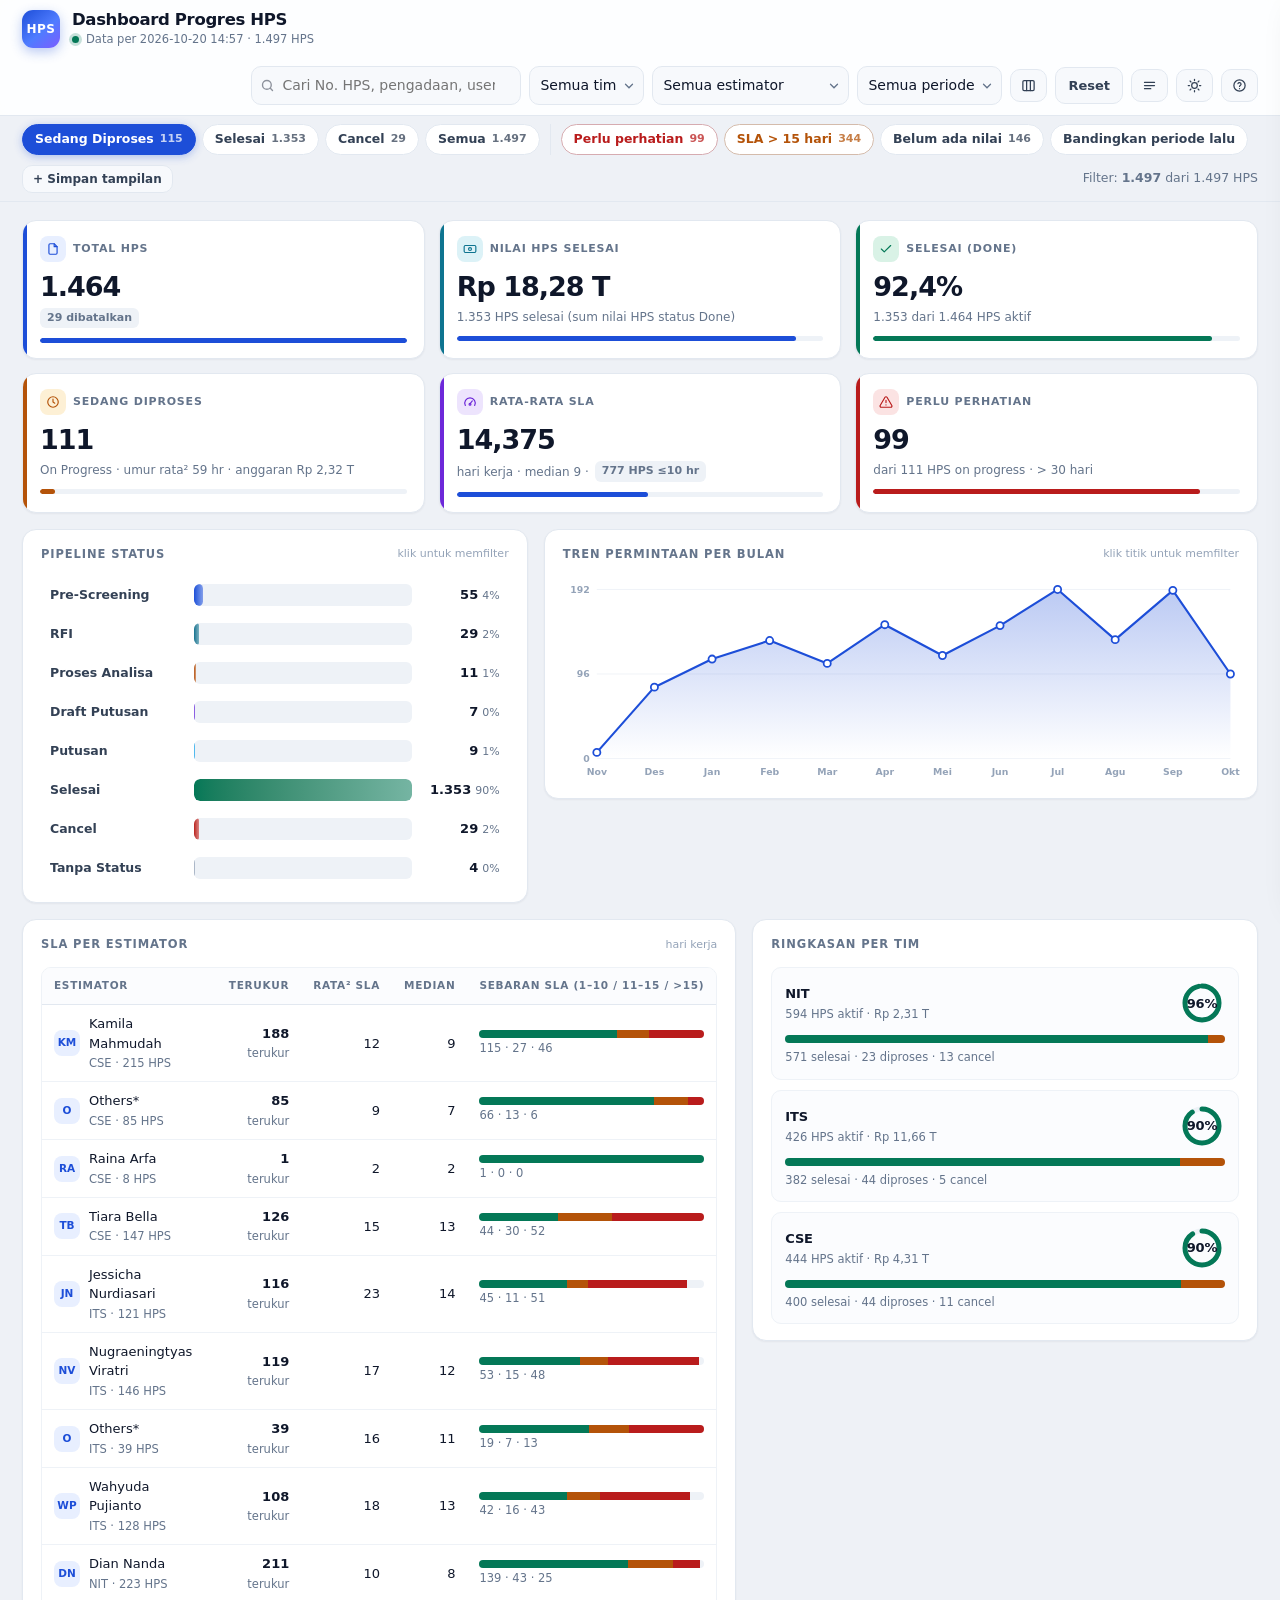
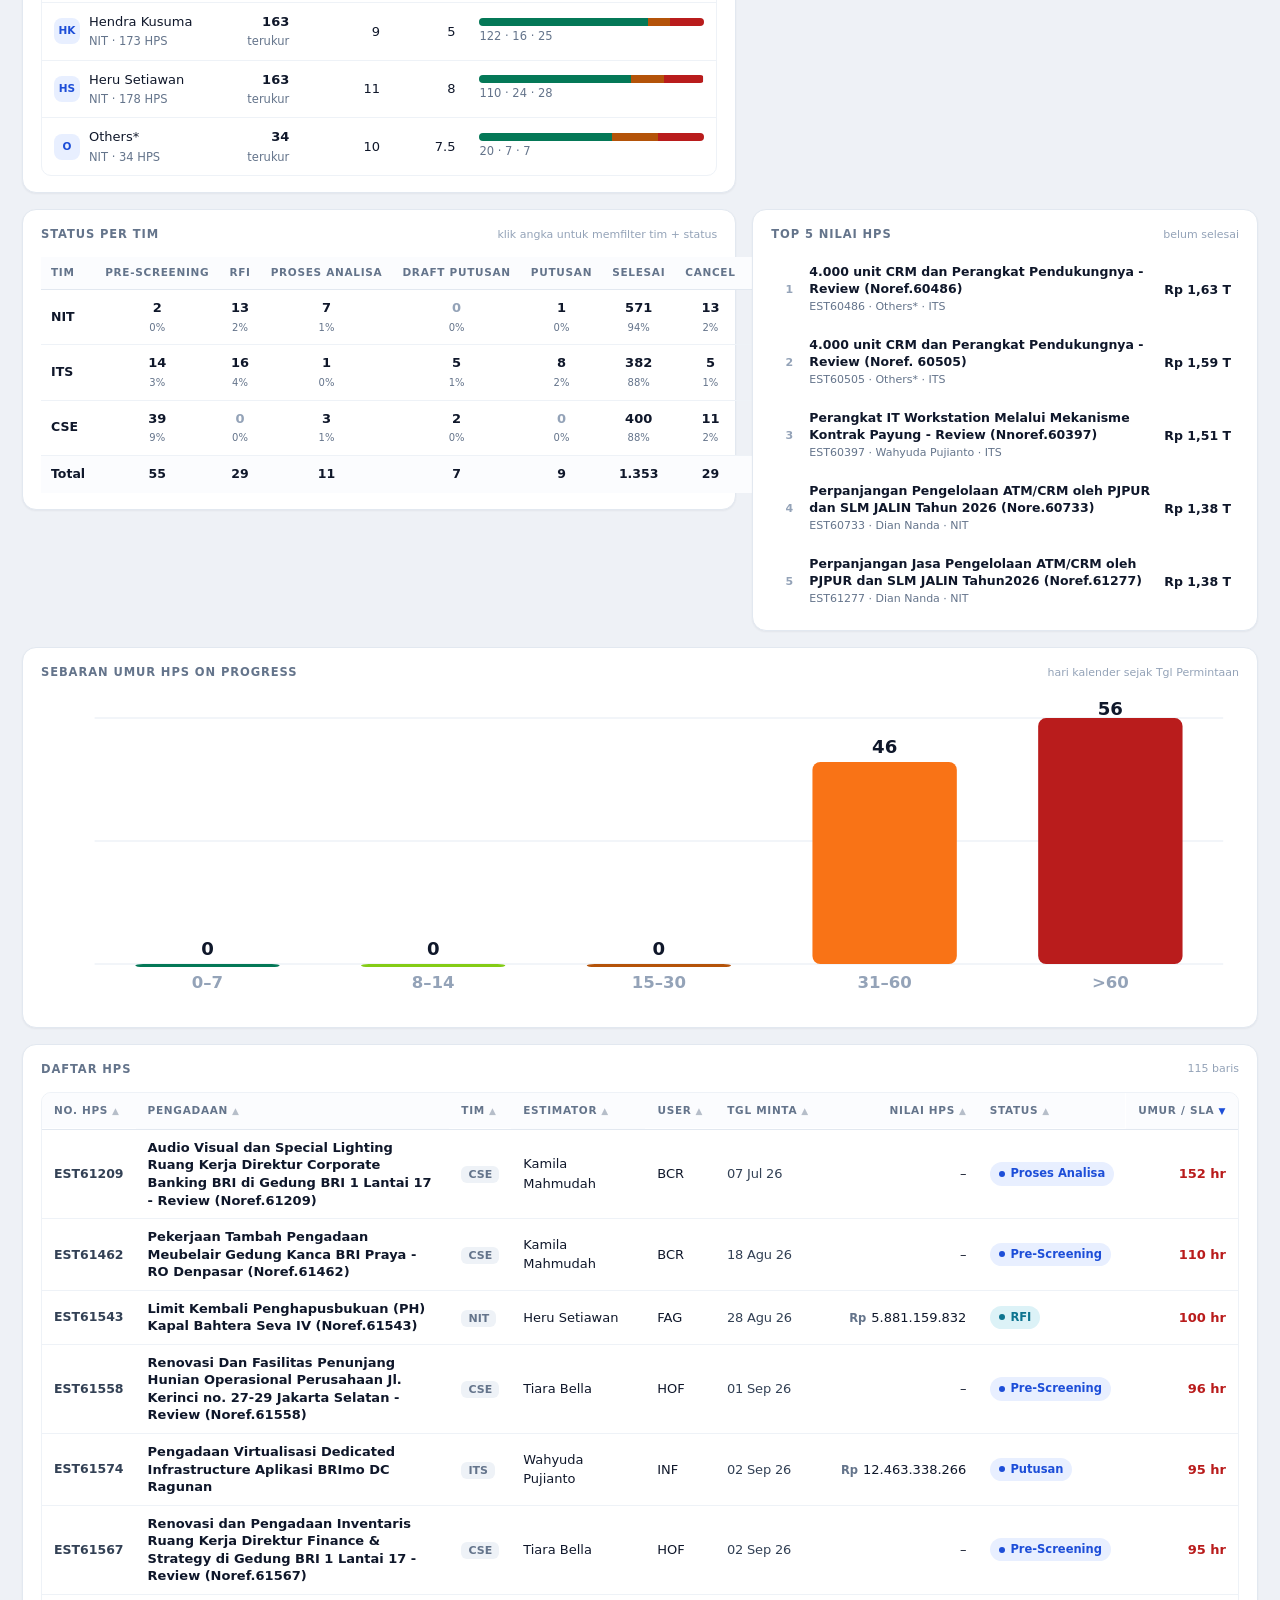
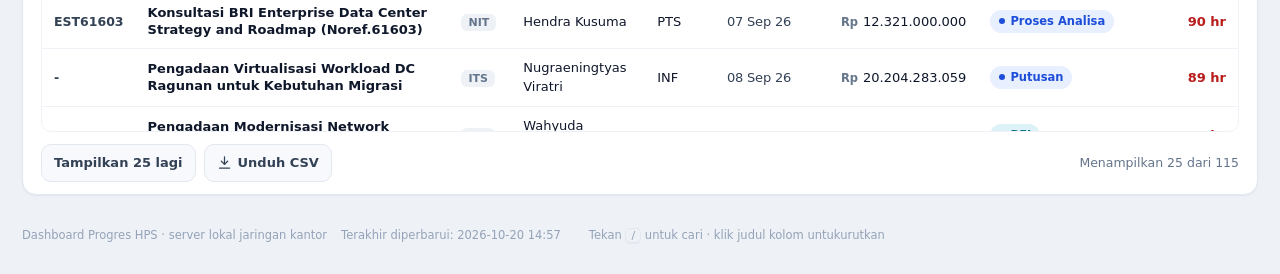
==== commit 9f68c879: "Samakan angka dashboard dengan sheet Rekap All Team (Total=Done+OnProgress, SLA ROUNDUP, NETWORKDAYS" ====
--- a/index.html
+++ b/index.html
@@ -494,12 +494,13 @@
     <div class="bd">
       <h4>Angka-angka di atas</h4>
       <ul>
-        <li><b>Total HPS</b> — seluruh HPS yang masuk (termasuk yang dibatalkan).</li>
-        <li><b>Nilai HPS Selesai</b> — total nilai HPS yang sudah selesai (tidak termasuk Cancel).</li>
-        <li><b>Selesai (Done)</b> — persentase HPS yang sudah selesai dari HPS aktif.</li>
-        <li><b>Sedang Diproses</b> — HPS yang masih berjalan, dengan umur rata-rata sejak Tgl Permintaan.</li>
-        <li><b>Rata-rata SLA</b> — rata-rata hari kerja penyelesaian (dihitung dari HPS Done).</li>
+        <li><b>Total HPS</b> — HPS aktif = <b>Done + On Progress</b> (Cancel dan HPS tanpa status tidak dihitung), sama seperti sheet <b>Rekap All Team</b> di Excel.</li>
+        <li><b>Nilai HPS Selesai</b> — total nilai HPS untuk status <b>Done</b>.</li>
+        <li><b>Selesai (Done)</b> — Done ÷ Total HPS aktif.</li>
+        <li><b>Sedang Diproses</b> — On Progress = Putusan + Draft Putusan + Proses Analisa + RFI + Pre-Screening.</li>
+        <li><b>Rata-rata SLA</b> — rata-rata SLA per estimator (pembulatan ke atas, seperti rumus <code>ROUNDUP</code> di rekap), untuk estimator dengan ≥5 data.</li>
         <li><b>Perlu Perhatian</b> — HPS On Progress yang sudah lebih dari 30 hari.</li>
+        <li>Tabel <b>SLA per Estimator</b> memakai kolom <i>Terukur</i> (= jumlah HPS Done), <i>Rata²</i> (ROUNDUP), <i>Median</i>, dan sebaran kategori 1–10 / 11–15 / &gt;15 hari — identik dengan rekap.</li>
       </ul>
       <h4>Cara cepat checking data</h4>
       <ul>
@@ -594,6 +595,8 @@
     const o = {}; H.cols.forEach((k,i) => o[k] = a[i]);
     o.status = (o.status || "").trim() || "Tanpa Status";
     o.grp  = o.status === "Done" ? "Done" : o.status === "Cancel" ? "Cancel" : "Proses";
+    o.op   = OPST.includes(o.status);          /* On Progress (5 status) */
+    o.aktif = o.status !== "Cancel" && o.status !== "Tanpa Status";  /* ikut Total HPS rekap */
     o.val  = o.hps || o.anggaran;
     o.age  = o.grp === "Proses" && o.tmin ? Math.floor((NOW - new Date(o.tmin)) / 864e5) : null;
     o.bln  = o.tmin ? o.tmin.slice(0,7) : null;
@@ -612,7 +615,7 @@
     (!F.tim || r.tim === F.tim) &&
     (!F.est || r.est === F.est) &&
     (!per  || r.bln  === per) &&
-    (!fl.over  || (r.grp === "Proses" && (r.age || 0) > 30)) &&
+    (!fl.over  || (r.op && (r.age || 0) > 30)) &&
     (!fl.sla15 || (r.grp === "Done" && r.sla != null && r.sla > 15)) &&
     (!fl.noval || !r.val) &&
     (!q || (r.no + " " + r.nama + " " + r.user + " " + r.est).toLowerCase().includes(q))
@@ -629,16 +632,51 @@
 }
 
 /* ---------- KPI ---------- */
+const OPST = ["Pre-Screening / Verifikasi Kelengkapan Dokumen","RFI","Proses analisa","Draft Putusan","Putusan"];
+/* Definisi mengikuti sheet "Rekap All Team" pada file Excel:
+   - Total HPS   = Done + On Progress  (Cancel & tanpa status TIDAK ikut)
+   - % Done      = Done / Total HPS
+   - On Progress = Putusan + Draft Putusan + Proses Analisa + RFI + Pre-Screening
+   - Nilai HPS   = SUM nilai HPS untuk status Done
+   - SLA         = ROUNDUP(AVERAGE(SLA)) & MEDIAN per estimator              */
 function stats(B){
-  const P = B.filter(r => r.grp === "Proses"), D = B.filter(r => r.grp === "Done"), V = B.filter(r => r.grp !== "Cancel");
+  const D = B.filter(r => r.grp === "Done");
+  const OP = B.filter(r => OPST.includes(r.status));
+  const C = B.filter(r => r.grp === "Cancel");
+  const T = B.filter(r => r.grp === "Proses" && !OPST.includes(r.status));
+  const A = B.filter(r => r.aktif);
   const sl = D.map(r => r.sla).filter(x => x != null);
-  return {P, D, V, sl, total: B.length, act: V.length,
-          donePct: V.length ? D.length / V.length * 100 : 0,
-          over: P.filter(r => (r.age || 0) > 30).length,
-          avgAge: P.length ? sum(P, r => r.age || 0) / P.length : 0,
-          avgSla: sl.length ? sum(sl, x => x) / sl.length : 0,
-          nilai: sum(D, r => r.hps), budget: sum(P, r => r.anggaran)};
-}
+  return {D, OP, C, T, A, sl,
+          total: A.length, done: D.length, op: OP.length, cancel: C.length, tanpa: T.length,
+          donePct: A.length ? D.length / A.length * 100 : 0,
+          over: OP.filter(r => (r.age || 0) > 30).length,
+          avgAge: OP.length ? sum(OP, r => r.age || 0) / OP.length : 0,
+          nilai: sum(D, r => r.hps), budget: sum(OP, r => r.anggaran)};
+}
+/* SLA per estimator (sama rumus Excel: ROUNDUP(AVERAGE), MEDIAN, COUNTIFS kategori) */
+function slaStats(B){
+  const ek = {};
+  B.forEach(r => { (ek[r.tim + "|" + r.est] ??= []).push(r); });
+  return Object.keys(ek).map(k => {
+    const a = ek[k], p = k.split("|"), tim = p[0], est = p[1];
+    const done = a.filter(r => r.grp === "Done");
+    const sl = done.map(r => r.sla).filter(x => x != null);
+    const s = sl.slice().sort((x, y) => x - y);
+    const med = s.length ? (s.length % 2 ? s[(s.length - 1) >> 1] : (s[(s.length >> 1) - 1] + s[s.length >> 1]) / 2) : null;
+    const avg = sl.length ? Math.ceil(sl.reduce((x, y) => x + y, 0) / sl.length) : null;
+    return {tim, est, n: done.length, avg, med, total: a.length,
+            d1: sl.filter(x => x >= 1 && x <= 10).length,
+            d2: sl.filter(x => x > 10 && x <= 15).length,
+            d3: sl.filter(x => x > 15).length};
+  }).sort((a, b) => a.tim.localeCompare(b.tim) || a.est.localeCompare(b.est));
+}
+/* "Rata-rata Durasi" di Rekap = AVERAGE dari SLA per estimator (tanpa Others, >=5 data) */
+function slaHeadline(ss){
+  const h = ss.filter(x => x.avg != null && x.n >= 5 && !/lainnya|others/i.test(x.est)).map(x => x.avg);
+  return h.length ? h.reduce((a, b) => a + b, 0) / h.length : null;
+}
+const num3 = v => v == null ? "–" : (Math.round(v * 1000) / 1000).toLocaleString("id-ID",
+  {minimumFractionDigits: (String(Math.round(v * 1000) / 1000).split(".")[1] || "").length, maximumFractionDigits: 3});
 function cmpPeriod(){
   if(F.per) return F.per;
   const months = [...new Set(ALL.filter(r => (!F.tim || r.tim === F.tim) && (!F.est || r.est === F.est))
@@ -660,18 +698,18 @@
 }
 function renderKPI(B){
   const s = stats(B);
-  let sp = null, sc = null;
+  let sp = null, sc = null, cur = "", pm = "";
   CMP_LABEL = "";
   if(CMP){
-    const cur = F.per || cmpPeriod();
-    const pm = prevMonth(cur);
+    cur = F.per || cmpPeriod();
+    pm = prevMonth(cur);
     if(pm){
       sc = stats(base(cur));            /* periode berjalan (bulan terpilih / bulan terakhir) */
       sp = stats(base(pm));             /* periode sebelumnya */
       CMP_LABEL = BLN[+pm.slice(5)-1] + " " + pm.slice(0,4);
     }
   }
-  const d = (cur, prev, dir) => dlt(cur, prev, dir);
+  const d = (cur2, prev, dir) => dlt(cur2, prev, dir);
   const svg = {
     doc:'<path d="M14 3H7a2 2 0 00-2 2v14a2 2 0 002 2h10a2 2 0 002-2V8z"/><path d="M14 3v5h5"/>',
     cash:'<rect x="2" y="6" width="20" height="12" rx="2"/><circle cx="12" cy="12" r="2.5"/>',
@@ -680,33 +718,37 @@
     gauge:'<path d="M12 15l4-5"/><circle cx="12" cy="16" r="1.6"/><path d="M4 18a9 9 0 1116 0"/>',
     warn:'<path d="M12 9v4M12 17h.01"/><path d="M10.3 3.9L2 18a2 2 0 001.7 3h16.6A2 2 0 0022 18L13.7 3.9a2 2 0 00-3.4 0z"/>'
   };
-  const card = (cls, ico, lab, val, sub, bar, delta) => `
+  const card = (cls, ico, lab, val, sub, bar, delta, tip) => `
     <div class="kpi ${cls}">
       <div class="lab"><span class="ico"><svg viewBox="0 0 24 24" fill="none" stroke="currentColor" stroke-width="2" stroke-linecap="round" stroke-linejoin="round">${svg[ico]}</svg></span>${lab}</div>
-      <div class="val" title="klik untuk menyalin">${val}</div>
+      <div class="val" title="${tip ? esc2(tip) : "klik untuk menyalin"}">${val}</div>
       <div class="sub">${sub}${delta ? " " + delta : ""}</div>
       ${bar !== undefined ? `<div class="bar"><i style="width:${Math.max(0,Math.min(100,bar))}%;background:var(--${cls==="k-ok"?"ok":cls==="k-wa"?"wa":cls==="k-er"?"er":"pr"})"></i></div>` : ""}
     </div>`;
+  const ss = slaStats(B), head = slaHeadline(ss);
   $("#kpi").innerHTML =
     card("", "doc", "Total HPS", num(s.total),
-         `<span class="tag">${num(B.filter(r=>r.grp==="Cancel").length)} dibatalkan</span>`, s.total ? 100 : 0,
-         sp ? d(sc.total, sp.total, 0) : "") +
+         `<span class="tag">${num(s.cancel)} dibatalkan</span>${s.tanya ? ` <span class="tag">${num(s.tanya)} tanpa status</span>` : ""}`,
+         s.total ? 100 : 0, sp ? d(sc.total, sp.total, 0) : "",
+         "Total HPS aktif (Done + On Progress) - sama dengan sheet Rekap All Team") +
     card("k-in", "cash", "Nilai HPS Selesai", rp(s.nilai),
-         `${num(s.D.length)} HPS sudah rilis`, s.act ? s.donePct : 0,
+         `${num(s.done)} HPS selesai (sum nilai HPS status Done)`, s.total ? s.donePct : 0,
          sp ? d(sc.nilai, sp.nilai, 1) : "") +
-    card("k-ok", "check", "Selesai (Done)", s.act ? s.donePct.toFixed(1).replace(".",",") + "%" : "–",
-         `${num(s.D.length)} dari ${num(s.act)} HPS aktif`, s.donePct,
+    card("k-ok", "check", "Selesai (Done)", s.total ? s.donePct.toFixed(1).replace(".",",") + "%" : "–",
+         `${num(s.done)} dari ${num(s.total)} HPS aktif`, s.donePct,
          sp ? d(sc.donePct, sp.donePct, 1) : "") +
-    card("k-wa", "clock", "Sedang Diproses", num(s.P.length),
-         `Umur rata² ${Math.round(s.avgAge)} hr · anggaran ${rp(s.budget)}`, s.P.length ? Math.max(4, 100 - Math.min(100, s.avgAge/60*100)) : 0,
-         sp ? d(sc.P.length, sp.P.length, 0) : "") +
-    card(s.avgSla > 15 ? "k-er" : "k-vi", "gauge", "Rata-rata SLA",
-         s.sl.length ? s.avgSla.toFixed(1).replace(".",",") : "–",
+    card("k-wa", "clock", "Sedang Diproses", num(s.op),
+         `On Progress · umur rata² ${Math.round(s.avgAge)} hr · anggaran ${rp(s.budget)}`,
+         s.op ? Math.max(4, 100 - Math.min(100, s.avgAge / 60 * 100)) : 0,
+         sp ? d(sc.op, sp.op, 0) : "") +
+    card(head > 15 ? "k-er" : "k-vi", "gauge", "Rata-rata SLA",
+         head != null ? num3(head) : "–",
          `hari kerja · median ${med(s.sl)} · <span class="tag ${s.sl.filter(x=>x<=10).length/Math.max(1,s.sl.length)>.7?"g":""}">${num(s.sl.filter(x=>x<=10).length)} HPS ≤10 hr</span>`,
-         s.sl.length ? Math.max(4, 100 - Math.min(100, s.avgSla/30*100)) : 0,
-         sp ? d(sc.avgSla, sp.avgSla, -1) : "") +
+         head != null ? Math.max(4, 100 - Math.min(100, head / 30 * 100)) : 0,
+         sp ? d(slaHeadline(slaStats(base(cur))), slaHeadline(slaStats(base(pm))), -1) : "",
+         "Rata-rata SLA per estimator (ROUNDUP, tanpa Others) - sama dengan Rekap All Team") +
     card(s.over ? "k-er" : "", "warn", "Perlu Perhatian", num(s.over),
-         `dari ${num(s.P.length)} HPS on progress · &gt; 30 hari`, s.P.length ? s.over/s.P.length*100 : 0,
+         `dari ${num(s.op)} HPS on progress · &gt; 30 hari`, s.op ? s.over / s.op * 100 : 0,
          sp ? d(sc.over, sp.over, -1) : "");
 }
 
@@ -823,23 +865,21 @@
 
 /* ---------- SLA per estimator ---------- */
 function renderSLA(B){
-  const ek = {};
-  B.forEach(r => { (ek[r.tim + "|" + r.est] ??= []).push(r); });
-  const rows = Object.keys(ek).sort().map(k => {
-    const a = ek[k].filter(r => r.grp === "Done" && r.sla != null);
-    const n = a.length, c = x => a.filter(r => r.kat === x).length;
-    const dist = [["1 - 10 hari","ok"],["11 - 15 hari","wa"],[">15 hari","er"]].map(([x,v]) =>
-      `<i style="width:${n ? c(x)/n*100 : 0}%;background:var(--${v})"></i>`).join("");
+  const ss = slaStats(B);
+  const rows = ss.map(s => {
+    const dist = [["d1","ok"],["d2","wa"],["d3","er"]].map(([k, v]) =>
+      `<i style="width:${s.n ? s[k] / s.n * 100 : 0}%;background:var(--${v})"></i>`).join("");
     return `<tr>
-      <td><div class="who"><span class="av">${esc2(initials(k.split("|")[1]))}</span>
-          <div><div>${esc2(k.split("|")[1])}</div><div class="tsub">${k.split("|")[0]}</div></div></div></td>
-      <td class="num"><b>${num(ek[k].length)}</b></td>
-      <td class="num">${n ? (sum(a, r => r.sla)/n).toFixed(1).replace(".",",") : "–"}</td>
-      <td class="num">${n ? med(a.map(r => r.sla)) : "–"}</td>
-      <td style="width:36%"><div class="stk" title="1–10: ${c("1 - 10 hari")} · 11–15: ${c("11 - 15 hari")} · >15: ${c(">15 hari")}">${n ? dist : ""}</div></td>
+      <td><div class="who"><span class="av">${esc2(initials(s.est))}</span>
+          <div><div>${esc2(s.est)}</div><div class="tsub">${s.tim} · ${num(s.total)} HPS</div></div></div></td>
+      <td class="num"><b>${num(s.n)}</b><div class="tsub">terukur</div></td>
+      <td class="num">${s.avg != null ? s.avg : "–"}</td>
+      <td class="num">${s.med != null ? s.med : "–"}</td>
+      <td style="width:34%"><div class="stk" title="1–10: ${s.d1} · 11–15: ${s.d2} · >15: ${s.d3}">${s.n ? dist : ""}</div>
+          <div class="tsub">${num(s.d1)} · ${num(s.d2)} · ${num(s.d3)}</div></td>
     </tr>`;
   }).join("");
-  $("#sla").innerHTML = `<thead><tr><th>Estimator</th><th class="num">HPS</th><th class="num">Rata²</th><th class="num">Median</th><th style="width:36%">Sebaran SLA</th></tr></thead><tbody>${rows}</tbody>`;
+  $("#sla").innerHTML = `<thead><tr><th>Estimator</th><th class="num">Terukur</th><th class="num">Rata² SLA</th><th class="num">Median</th><th style="width:34%">Sebaran SLA (1–10 / 11–15 / &gt;15)</th></tr></thead><tbody>${rows}</tbody>`;
 }
 
 /* ---------- ringkasan tim ---------- */
@@ -847,11 +887,12 @@
   const tm = ["NIT","ITS","CSE"].filter(t => B.some(r => r.tim === t));
   $("#tim").innerHTML = tm.map(t => {
     const a = B.filter(r => r.tim === t);
-    const d = a.filter(r => r.grp === "Done").length, p = a.filter(r => r.grp === "Proses").length;
-    const ac = a.filter(r => r.grp !== "Cancel").length, pct = ac ? d/ac*100 : 0, C = 2*Math.PI*17;
+    const d = a.filter(r => r.grp === "Done").length;
+    const p = a.filter(r => r.op).length;
+    const ac = a.filter(r => r.aktif).length, pct = ac ? d / ac * 100 : 0, C = 2 * Math.PI * 17;
     return `<div class="timcard">
       <div class="hd">
-        <div><b>${t}</b><div class="tsub">${num(a.length)} HPS · ${rp(sum(a.filter(r=>r.grp!=="Cancel"), r => r.hps))}</div></div>
+        <div><b>${t}</b><div class="tsub">${num(ac)} HPS aktif · ${rp(sum(a.filter(r => r.grp === "Done"), r => r.hps))}</div></div>
         <div class="ring">
           <svg width="46" height="46"><circle cx="23" cy="23" r="17" fill="none" stroke="var(--bd2)" stroke-width="5"/>
             <circle cx="23" cy="23" r="17" fill="none" stroke="var(--ok)" stroke-width="5" stroke-linecap="round"
@@ -860,7 +901,7 @@
         </div>
       </div>
       <div class="stk"><i style="width:${ac?d/ac*100:0}%;background:var(--ok)"></i><i style="width:${ac?p/ac*100:0}%;background:var(--wa)"></i></div>
-      <div class="tsub" style="margin-top:6px">${num(d)} selesai · ${num(p)} diproses</div>
+      <div class="tsub" style="margin-top:6px">${num(d)} selesai · ${num(p)} diproses · ${num(a.filter(r=>r.grp==="Cancel").length)} cancel</div>
     </div>`;
   }).join("") || '<div class="empty">Tidak ada data</div>';
 }
@@ -910,7 +951,7 @@
     case "no":   return `<span class="tno">${esc2(r.no)}</span>`;
     case "nama": return `<div class="tname">${esc2(r.nama)}</div>`;
     case "tim":  return `<span class="tag">${esc2(r.tim)}</span>`;
-    case "est":  return esc2(r.est) + (r.est === "Lainnya*" ? ` <span class="help" title="Diampu lebih dari satu estimator (sheet Others)">?</span>` : "");
+    case "est":  return esc2(r.est) + (r.est === "Others*" ? ` <span class="help" title="HPS yang diampu lebih dari satu estimator (sheet Others)">?</span>` : "");
     case "user": return esc2(r.user);
     case "tmin": return `<span class="mono">${dfmt(r.tmin)}</span>`;
     case "val":  return r.val ? `<span class="money" title="${rp(r.val)}">${full(r.val)}</span>` : "–";
@@ -1056,7 +1097,7 @@
 /* ---------- filter cepat ---------- */
 function renderQF(B){
   const f = F.f;
-  const nOver = B.filter(r => r.grp === "Proses" && (r.age || 0) > 30).length;
+  const nOver = B.filter(r => r.op && (r.age || 0) > 30).length;
   const nSla  = B.filter(r => r.grp === "Done" && r.sla != null && r.sla > 15).length;
   const nNo   = B.filter(r => !r.val).length;
   $("#qf").innerHTML =
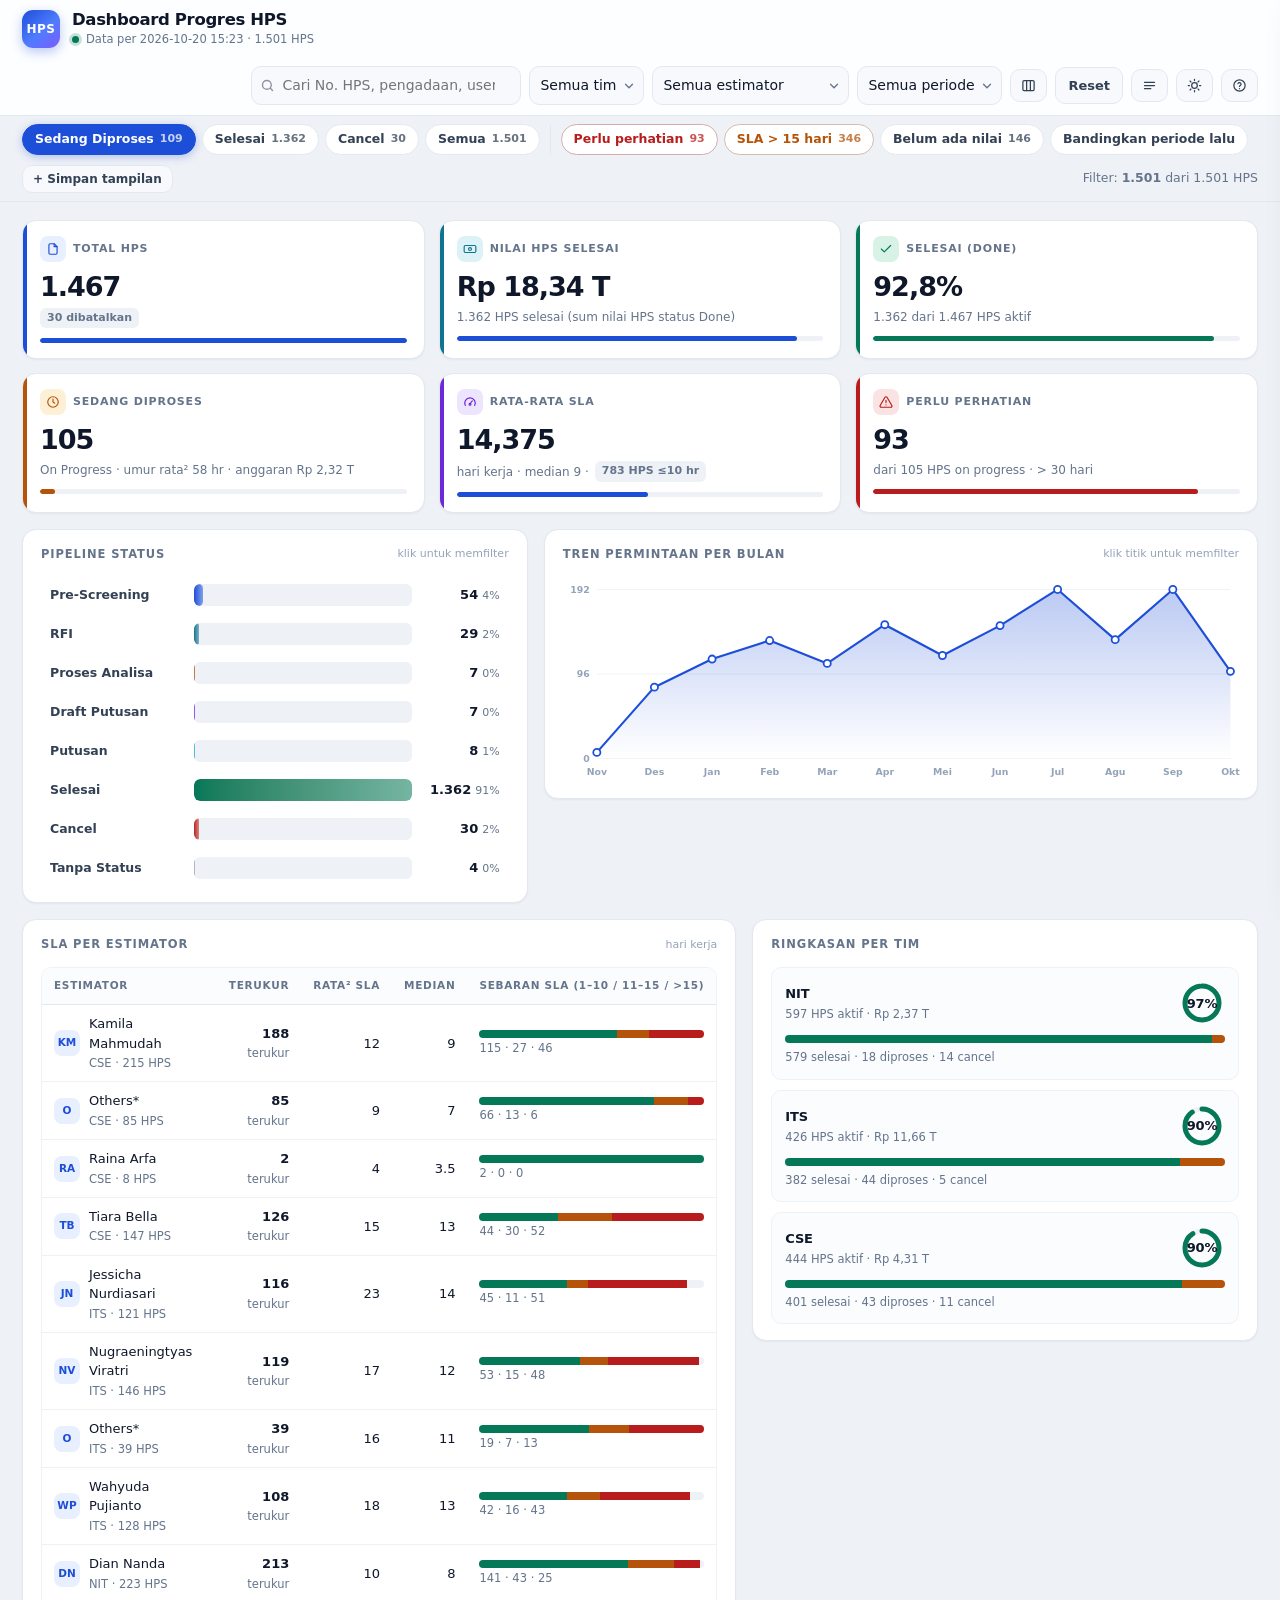
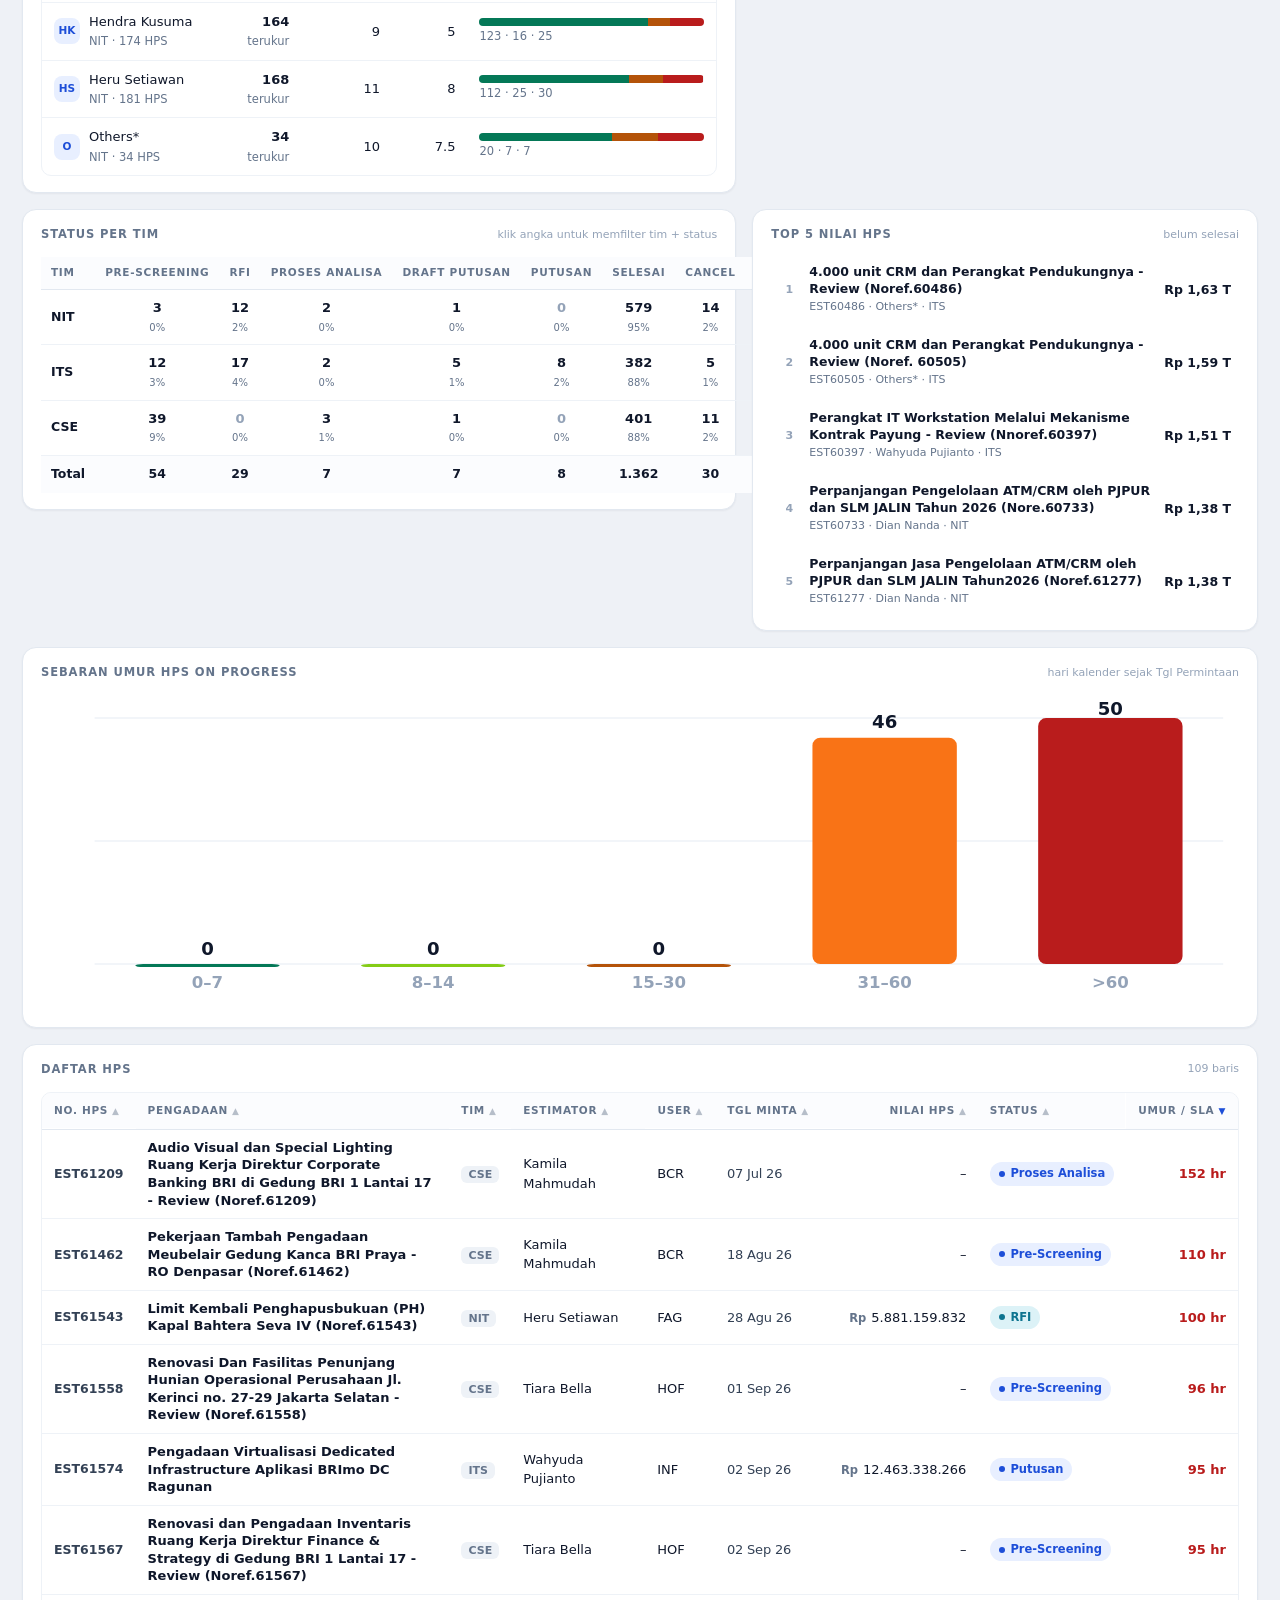
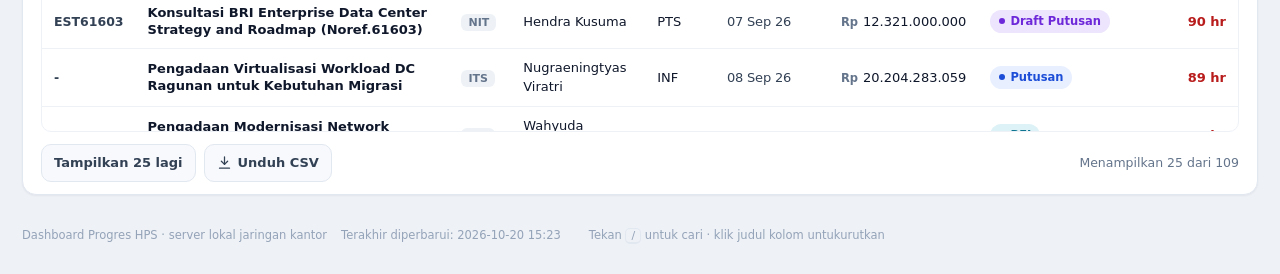
==== commit 71c51a3b: "Sumber data realtime dari SharePoint/OneDrive: hps_source.txt + graph_sync.py (Graph API)" ====
--- a/index.html
+++ b/index.html
@@ -1235,8 +1235,12 @@
     if(!r.ok) return;
     const j = await r.json();
     const a = j.last_activity;
-    if(a) $("#audit").textContent = "· Update terakhir: " + a.time + " · " + a.action +
+    let line = "";
+    if(a) line += "· Update terakhir: " + a.time + " · " + a.action +
       (a.source ? " (" + a.source + ")" : "") + " · dari " + a.ip;
+    if(j.source_path && j.source_kind !== "unggahan manual")
+      line += " · Sumber realtime: " + j.source_path;
+    $("#audit").textContent = line;
   }catch(e){ /* abaikan */ }
 }
 
@@ -1324,6 +1328,7 @@
 }
 let META = true;
 setInterval(async () => {
+  loadStatus();
   try{
     const r = await fetch("data.meta.json?" + Date.now(), {cache:"no-store"});
     if(!r.ok) throw 0;
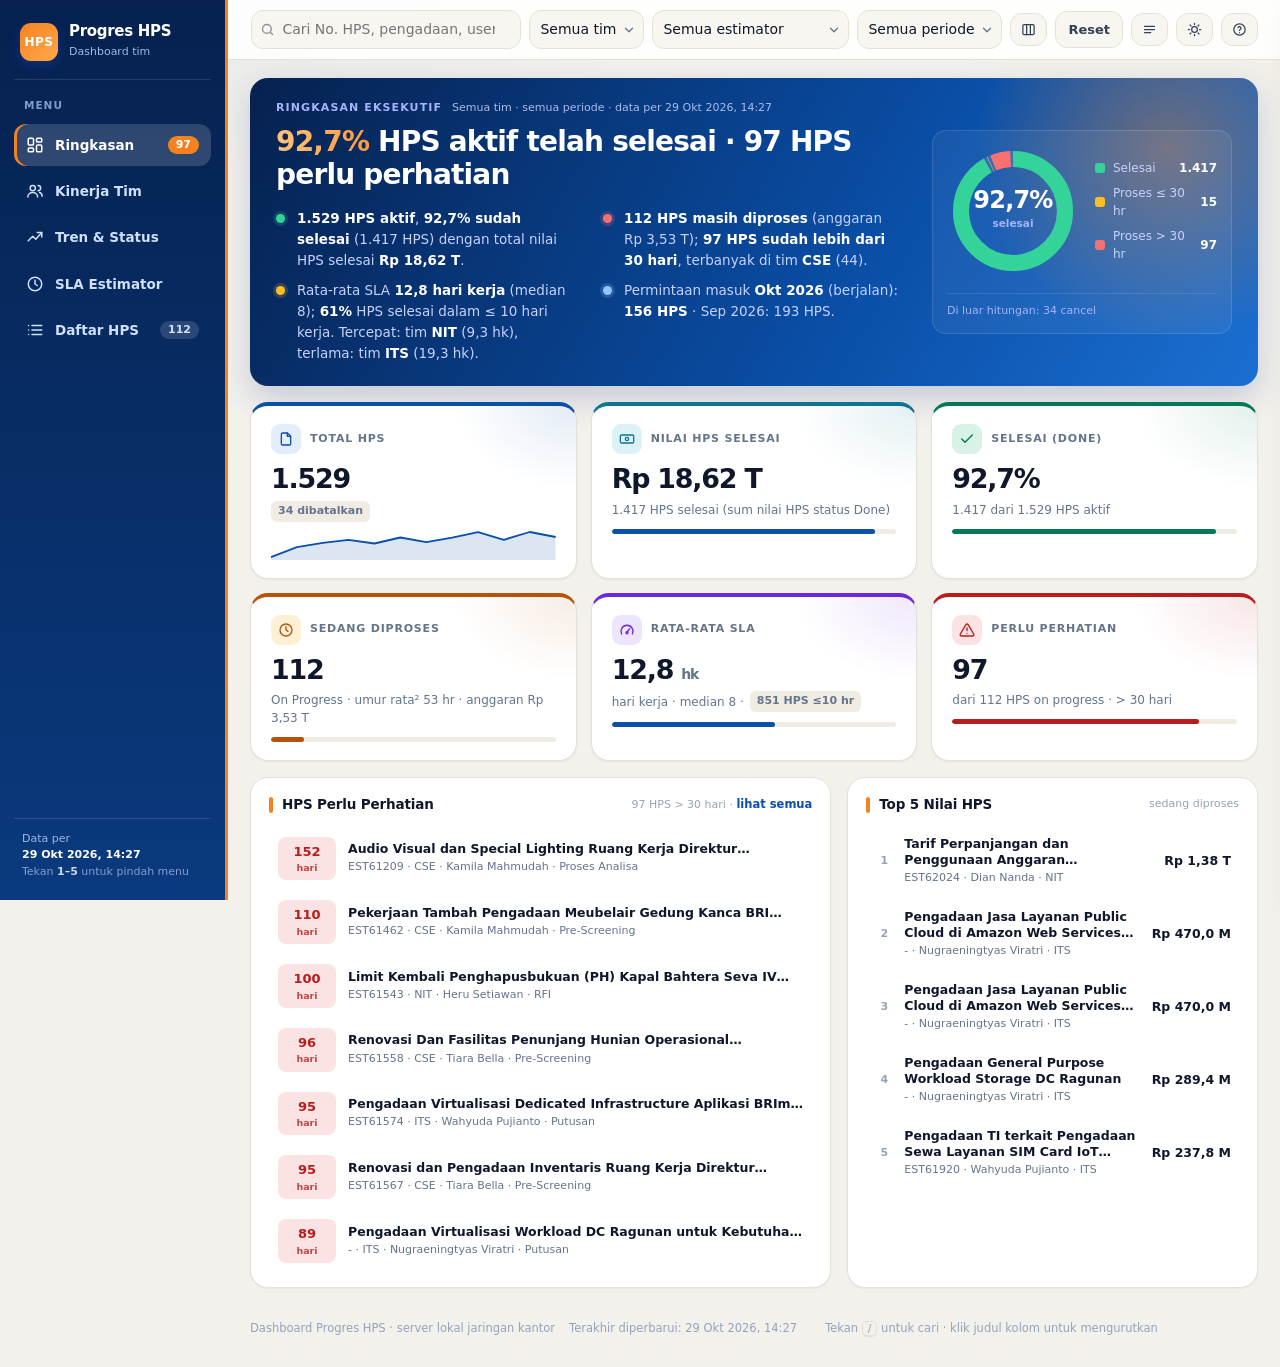
==== commit b2816516: "update data HPS 2026-10-29 14:27" ====
--- a/index.html
+++ b/index.html
@@ -7,31 +7,37 @@
 <style>
 /* ============ DESIGN TOKENS ============ */
 :root{
-  --bg:#eef1f6; --bg2:#f7f9fc; --card:#ffffff; --card2:#fbfcfe;
+  --bg:#f3f1ec; --bg2:#f8f6f1; --card:#ffffff; --card2:#faf8f4;
   --tx:#0f172a; --tx2:#334155; --mu:#64748b; --mu2:#94a3b8;
-  --bd:#e2e8f0; --bd2:#eef2f7;
-  --pr:#1d4ed8; --pr2:#e8efff; --prd:#1e3a8a;
+  --bd:#e6e1d8; --bd2:#f0ece4;
+  --pr:#0a4fa8; --pr2:#e3edfb; --prd:#073b80; --ac:#f58220;
   --ok:#047857; --ok2:#d9f2e6; --wa:#b45309; --wa2:#fdf0d5; --er:#b91c1c; --er2:#fbe3e3;
   --in:#0e7490; --in2:#dcf2f7; --vi:#6d28d9; --vi2:#ede4fd;
   --sh1:0 1px 2px rgba(15,23,42,.05); --sh2:0 4px 16px rgba(15,23,42,.07); --sh3:0 10px 30px rgba(15,23,42,.10);
-  --r:14px; --r2:10px; --row:#fbfcfe;
+  --r:18px; --r2:12px; --row:#fbfcfe;
   --grid:linear-gradient(180deg,rgba(15,23,42,.05) 1px,transparent 1px);
+  --t-NIT:#2563eb; --t-ITS:#0891b2; --t-CSE:#7c3aed;   /* warna identitas tim (tervalidasi CVD) */
+  --hero:linear-gradient(120deg,#06214f 0%,#0a4fa8 62%,#1b6fd1 100%);
 }
 html[data-theme="dark"]{
   --bg:#080d17; --bg2:#0d1524; --card:#111a2b; --card2:#0f1725;
   --tx:#e8eef8; --tx2:#c2cddd; --mu:#93a2b8; --mu2:#6b7a91;
   --bd:#1e2a3f; --bd2:#18233a;
-  --pr:#5b8cff; --pr2:#16254a; --prd:#9db9ff;
+  --pr:#5b9dff; --pr2:#14284d; --prd:#a9c8ff; --ac:#ff9a3d;
   --ok:#34d399; --ok2:#0d2f26; --wa:#fbbf24; --wa2:#33260c; --er:#f87171; --er2:#37181a;
   --in:#22d3ee; --in2:#0c2b33; --vi:#a78bfa; --vi2:#241a3d;
   --sh1:0 1px 2px rgba(0,0,0,.4); --sh2:0 4px 18px rgba(0,0,0,.45); --sh3:0 12px 34px rgba(0,0,0,.55);
   --row:#0e1727;
   --grid:linear-gradient(180deg,rgba(255,255,255,.06) 1px,transparent 1px);
+  --t-NIT:#5b8cff; --t-ITS:#0d9e8f; --t-CSE:#9a6cf0;
+  --hero:linear-gradient(120deg,#07142e 0%,#0d2a5c 65%,#12427f 100%);
 }
 *{box-sizing:border-box}
 html,body{margin:0;padding:0}
 body{
-  background:var(--bg); color:var(--tx); min-height:100vh;
+  background:radial-gradient(1100px 420px at 0% -8%,color-mix(in srgb,var(--pr) 9%,transparent),transparent 70%),
+             radial-gradient(900px 380px at 100% -12%,color-mix(in srgb,var(--ac) 9%,transparent),transparent 70%),var(--bg);
+  color:var(--tx); min-height:100vh;
   font:14px/1.5 "Segoe UI",system-ui,-apple-system,Roboto,"Helvetica Neue",Arial,sans-serif;
   -webkit-font-smoothing:antialiased;
 }
@@ -42,14 +48,14 @@
 
 /* ============ HEADER ============ */
 .top{
-  position:sticky;top:0;z-index:40;background:color-mix(in srgb,var(--card) 88%,transparent);
-  backdrop-filter:saturate(180%) blur(10px); border-bottom:1px solid var(--bd);
+  position:sticky;top:0;z-index:40;background:color-mix(in srgb,var(--card) 90%,transparent);backdrop-filter:saturate(180%) blur(10px);
+  border-bottom:1px solid var(--bd);
   padding:10px 22px; display:flex;gap:18px;align-items:center;flex-wrap:wrap;
 }
 .brand{display:flex;gap:12px;align-items:center;min-width:0}
 .logo{
   width:38px;height:38px;border-radius:11px;flex:0 0 auto;display:grid;place-items:center;
-  background:linear-gradient(140deg,var(--pr) 0%,#4f7cff 55%,#7c5cff 100%);
+  background:linear-gradient(140deg,#f58220,#ffa94d);
   box-shadow:0 4px 12px rgba(29,78,216,.30);color:#fff;font-weight:800;font-size:12px;letter-spacing:.5px;
 }
 .brand h1{font-size:16.5px;font-weight:700;letter-spacing:-.35px;line-height:1.2}
@@ -94,45 +100,51 @@
   font-weight:600;color:var(--tx2);cursor:pointer;transition:.15s;display:inline-flex;align-items:center;gap:6px;
 }
 .chip-btn:hover{border-color:var(--pr);color:var(--pr)}
-.chip-btn.on{background:var(--pr);border-color:var(--pr);color:#fff;box-shadow:0 2px 8px color-mix(in srgb,var(--pr) 30%,transparent)}
+.chip-btn.on{background:var(--ac);border-color:var(--ac);color:#fff;box-shadow:0 2px 8px color-mix(in srgb,var(--ac) 35%,transparent)}
 .chip-btn .ct{font-size:11px;opacity:.75;font-weight:600}
 .fsum{margin-left:auto;display:flex;gap:8px;align-items:center;font-size:12.5px;color:var(--mu);flex-wrap:wrap}
 .pill{display:inline-flex;align-items:center;gap:6px;background:var(--pr2);color:var(--pr);border-radius:999px;padding:4px 10px;font-weight:600;font-size:12px}
 .pill button{border:0;background:transparent;color:inherit;cursor:pointer;font-size:13px;line-height:1;padding:0}
 
+/* bar filter kini hanya di halaman Daftar HPS */
+.fbar.fbar-in{position:static;border:1px solid var(--bd);border-radius:var(--r);background:var(--card);padding:10px 14px}
 /* ============ LAYOUT ============ */
-main{padding:18px 22px 28px;max-width:1640px;margin:0 auto;display:grid;gap:16px}
-.grid{display:grid;gap:16px;align-items:start}
-.g2{grid-template-columns:repeat(12,1fr)}
+main{padding:18px 22px 28px;max-width:1640px;margin:0 auto;display:grid;grid-template-columns:minmax(0,1fr);gap:16px}
+.grid{display:grid;gap:16px;align-items:stretch}
+.g2{grid-template-columns:repeat(12,minmax(0,1fr))}
 .c5{grid-template-columns:repeat(12,1fr)}
 .span5{grid-column:span 5}.span6{grid-column:span 6}.span7{grid-column:span 7}.span3{grid-column:span 3}.span12{grid-column:span 12}
 .card{
   background:var(--card);border:1px solid var(--bd);border-radius:var(--r);box-shadow:var(--sh1);
   padding:16px 18px;min-width:0;position:relative;
 }
+.card{transition:box-shadow .18s}
+.card:hover{box-shadow:var(--sh2)}
 .card>h2{
-  font-size:11.5px;font-weight:700;color:var(--mu);text-transform:uppercase;letter-spacing:.9px;
-  margin:0 0 14px;display:flex;align-items:center;gap:10px;justify-content:space-between;
-}
-.card>h2 .hint{font-size:11px;font-weight:500;text-transform:none;letter-spacing:0;color:var(--mu2)}
+  font-size:13.5px;font-weight:700;color:var(--tx);letter-spacing:-.15px;
+  margin:0 0 14px;display:flex;align-items:center;gap:9px;flex-wrap:wrap;
+}
+.card>h2::before{content:"";width:4px;height:16px;border-radius:2px;background:var(--ac);flex:0 0 auto}
+.card>h2 .hint{margin-left:auto;font-size:11px;font-weight:500;text-transform:none;letter-spacing:0;color:var(--mu2)}
 
 /* ============ KPI ============ */
-.kpis{display:grid;grid-template-columns:repeat(auto-fit,minmax(212px,1fr));gap:14px}
+.kpis{display:grid;grid-template-columns:repeat(auto-fit,minmax(172px,1fr));gap:14px}
 .kpi{
-  background:var(--card);border:1px solid var(--bd);border-radius:var(--r);box-shadow:var(--sh1);
-  padding:15px 17px;position:relative;overflow:hidden;transition:.18s;
-}
-.kpi:hover{box-shadow:var(--sh2);transform:translateY(-1px)}
-.kpi::before{content:"";position:absolute;left:0;top:0;bottom:0;width:4px;background:var(--pr)}
-.kpi.k-ok::before{background:var(--ok)}.kpi.k-wa::before{background:var(--wa)}.kpi.k-er::before{background:var(--er)}
-.kpi.k-in::before{background:var(--in)}.kpi.k-vi::before{background:var(--vi)}
-.kpi .lab{font-size:11px;font-weight:700;color:var(--mu);text-transform:uppercase;letter-spacing:.8px;display:flex;align-items:center;gap:7px}
-.kpi .val{font-size:27px;font-weight:750;letter-spacing:-1px;line-height:1.15;margin-top:9px;font-variant-numeric:tabular-nums}
+  --kc:var(--pr);
+  background:radial-gradient(160px 110px at 100% 0%,color-mix(in srgb,var(--kc) 11%,transparent),transparent 75%),var(--card);
+  border:1px solid var(--bd);border-radius:var(--r);box-shadow:var(--sh1);
+  padding:18px 20px;position:relative;overflow:hidden;transition:.18s;border-top:4px solid var(--kc);
+}
+.kpi:hover{box-shadow:var(--sh2);transform:translateY(-2px);border-color:color-mix(in srgb,var(--kc) 35%,var(--bd))}
+.kpi.k-ok{--kc:var(--ok)}.kpi.k-wa{--kc:var(--wa)}.kpi.k-er{--kc:var(--er)}.kpi.k-in{--kc:var(--in)}.kpi.k-vi{--kc:var(--vi)}
+.kpi .lab{font-size:11px;font-weight:700;color:var(--mu);text-transform:uppercase;letter-spacing:.8px;display:flex;align-items:center;gap:9px}
+.kpi .val{font-size:clamp(24px,2.1vw,32px);white-space:nowrap;font-weight:800;letter-spacing:-1.2px;line-height:1.15;margin-top:10px;font-variant-numeric:tabular-nums}
+.kpi .spark{display:block;width:100%;height:30px;margin-top:8px;overflow:visible}
 .kpi .sub{margin-top:6px;font-size:12px;color:var(--mu);display:flex;align-items:center;gap:6px;flex-wrap:wrap}
 .kpi .bar{height:5px;border-radius:3px;background:var(--bd2);margin-top:10px;overflow:hidden}
 .kpi .bar i{display:block;height:100%;border-radius:3px;background:var(--pr);transition:width .4s}
-.kpi .ico{width:26px;height:26px;border-radius:8px;display:grid;place-items:center;background:var(--pr2);color:var(--pr)}
-.kpi .ico svg{width:14px;height:14px}
+.kpi .ico{width:30px;height:30px;border-radius:9px;display:grid;place-items:center;background:var(--pr2);color:var(--pr)}
+.kpi .ico svg{width:16px;height:16px}
 .kpi.k-ok .ico{background:var(--ok2);color:var(--ok)}.kpi.k-wa .ico{background:var(--wa2);color:var(--wa)}
 .kpi.k-er .ico{background:var(--er2);color:var(--er)}.kpi.k-in .ico{background:var(--in2);color:var(--in)}
 .kpi.k-vi .ico{background:var(--vi2);color:var(--vi)}
@@ -198,7 +210,7 @@
 .t5row{display:grid;grid-template-columns:20px 1fr auto;gap:10px;align-items:center;padding:7px 8px;border-radius:var(--r2);transition:.13s}
 .t5row:hover{background:var(--bg2)}
 .t5row .r{font-size:11px;font-weight:800;color:var(--mu2);text-align:center}
-.t5row .n{font-size:12.5px;font-weight:600;line-height:1.3;overflow:hidden;display:-webkit-box;-webkit-line-clamp:2;-webkit-box-orient:vertical}
+.t5row .n{font-size:12.5px;font-weight:600;line-height:1.3;overflow:hidden;display:-webkit-box;-webkit-line-clamp:2;line-clamp:2;-webkit-box-orient:vertical}
 .t5row .m{font-size:11px;color:var(--mu);margin-top:2px}
 .t5row .v{font-size:12.5px;font-weight:700;font-variant-numeric:tabular-nums;white-space:nowrap}
 
@@ -272,6 +284,11 @@
 .tlrow{display:grid;grid-template-columns:16px 1fr auto;gap:11px;align-items:start;padding-bottom:13px;position:relative}
 .tlrow .dot{width:9px;height:9px;border-radius:50%;background:var(--bd);margin-top:4px;box-shadow:0 0 0 3px var(--bd2);z-index:1}
 .tlrow.done .dot{background:var(--ok);box-shadow:0 0 0 3px var(--ok2)}
+.tlrow.cur .dot{background:var(--ac);box-shadow:0 0 0 4px color-mix(in srgb,var(--ac) 28%,transparent)}
+.tlrow.cur .lb{color:var(--ac)}
+.tlrow.warn .dot{background:var(--er);box-shadow:0 0 0 3px var(--er2)}
+.tlrow.warn .lb em{color:var(--er)}
+.tlrow.todo .lb{color:var(--mu)}
 .tlrow .ln{position:absolute;left:4px;top:12px;bottom:-2px;width:1.5px;background:var(--bd)}
 .tlrow:last-child .ln{display:none}
 .tlrow .lb{font-size:12.5px;font-weight:700}
@@ -302,8 +319,17 @@
 .dlt.good{background:var(--ok2);color:var(--ok)}
 .dlt.bad{background:var(--er2);color:var(--er)}
 .dlt.flat{background:var(--bd2);color:var(--mu)}
-.kpi .val{cursor:copy}
-.kpi .val:hover{color:var(--pr)}
+.kpi{cursor:pointer}
+.kpi .more{position:absolute;right:14px;bottom:12px;font-size:11px;font-weight:700;color:var(--kc);opacity:0;transition:.15s}
+.kpi:hover .more{opacity:1}
+.kpi:focus-visible{outline:2px solid var(--kc);outline-offset:2px}
+.dlist{display:grid;gap:2px}
+.dli{display:grid;grid-template-columns:1fr auto;gap:10px;align-items:center;padding:8px 9px;border-radius:var(--r2);cursor:pointer;font-size:12.5px}
+.dli:hover{background:var(--bg2)}
+.dli .n{font-weight:600;line-height:1.3}.dli .m{font-size:11px;color:var(--mu);margin-top:2px}
+.dli .v{font-weight:700;font-variant-numeric:tabular-nums;white-space:nowrap}
+.dbar{height:6px;border-radius:3px;background:var(--bd2);overflow:hidden;margin-top:5px}.dbar i{display:block;height:100%;border-radius:3px;background:var(--kc,var(--pr))}
+.dnote{font-size:12.5px;color:var(--tx2);line-height:1.6;background:var(--bg2);border-radius:var(--r2);padding:10px 12px}
 .ptab{width:100%;border-collapse:separate;border-spacing:0;font-size:12.5px}
 .ptab th{font-size:10.5px;padding:8px 10px;text-align:center;background:var(--card2);border-bottom:1px solid var(--bd);position:static}
 .ptab th:first-child{text-align:left}
@@ -346,6 +372,113 @@
 #err{display:none;margin:40px auto;max-width:620px}
 .kbd{border:1px solid var(--bd);border-bottom-width:2px;border-radius:5px;padding:0 5px;font-size:11px;font-family:inherit}
 
+/* ============ RINGKASAN EKSEKUTIF ============ */
+/* warna di hero tetap (latar selalu biru tua di kedua tema) */
+.hero{
+  position:relative;overflow:hidden;border-radius:18px;background:var(--hero);color:#e8eeff;
+  padding:22px 26px;display:grid;grid-template-columns:minmax(0,1fr) 300px;gap:28px;align-items:center;
+  box-shadow:0 12px 32px rgba(30,58,138,.22);
+}
+.hero::after{content:"";position:absolute;right:-120px;top:-140px;width:420px;height:420px;border-radius:50%;
+  background:radial-gradient(circle,rgba(245,130,32,.40),transparent 65%);pointer-events:none}
+.hero .eb{font-size:11px;font-weight:700;letter-spacing:1.1px;text-transform:uppercase;color:#a5b4fc;display:flex;gap:10px;align-items:center;flex-wrap:wrap}
+.hero .eb span{font-weight:500;letter-spacing:0;text-transform:none;color:#c7d2fe;opacity:.85}
+.hero h2{font-size:28px;font-weight:800;letter-spacing:-.8px;line-height:1.2;margin:8px 0 16px;color:#fff}
+.hero h2 em{font-style:normal;background:linear-gradient(90deg,#ffc27a,#ff9a3d);-webkit-background-clip:text;background-clip:text;color:transparent}
+.ex{list-style:none;margin:0;padding:0;display:grid;grid-template-columns:repeat(2,minmax(0,1fr));gap:10px 26px;position:relative;z-index:1}
+.ex li{display:grid;grid-template-columns:10px 1fr;gap:11px;align-items:start;font-size:13.5px;line-height:1.55;color:#c7d2fe}
+.ex li b{color:#fff;font-weight:700}
+.ex .dc{width:9px;height:9px;border-radius:50%;margin-top:6px;background:#93c5fd;box-shadow:0 0 0 3px rgba(147,197,253,.18)}
+.ex .dc.ok{background:#34d399;box-shadow:0 0 0 3px rgba(52,211,153,.18)}
+.ex .dc.wa{background:#fbbf24;box-shadow:0 0 0 3px rgba(251,191,36,.18)}
+.ex .dc.er{background:#f87171;box-shadow:0 0 0 3px rgba(248,113,113,.2)}
+.donut{position:relative;z-index:1;display:grid;grid-template-columns:132px 1fr;gap:16px;align-items:center;
+  background:rgba(255,255,255,.06);border:1px solid rgba(255,255,255,.12);border-radius:14px;padding:14px}
+.donut svg{width:132px;height:132px;display:block}
+.donut .ctr{position:absolute;left:14px;top:14px;width:132px;height:132px;display:grid;place-items:center;text-align:center;pointer-events:none}
+.donut .ctr b{display:block;font-size:24px;font-weight:800;color:#fff;letter-spacing:-.8px;line-height:1}
+.donut .ctr small{font-size:10.5px;color:#a5b4fc;font-weight:600}
+.donut .lg{display:grid;gap:7px;font-size:12px;color:#c7d2fe}
+.donut .lg div{display:grid;grid-template-columns:10px 1fr auto;gap:8px;align-items:center}
+.donut .lg i{width:10px;height:10px;border-radius:3px}
+.donut .lg b{color:#fff;font-variant-numeric:tabular-nums}
+.donut .sg{transition:opacity .15s;cursor:default}
+.donut svg:hover .sg{opacity:.5}.donut svg .sg:hover{opacity:1}
+.donut .note{grid-column:1/-1;font-size:11px;color:#a5b4fc;border-top:1px solid rgba(255,255,255,.1);padding-top:9px}
+@media(max-width:1100px){.hero{grid-template-columns:minmax(0,1fr)}.ex{grid-template-columns:1fr}.donut{max-width:340px}}
+@media print{.hero{background:#fff;color:#0f172a;box-shadow:none;border:1px solid #cbd5e1}.hero h2,.ex li b,.donut .ctr b,.donut .lg b{color:#0f172a}.ex li,.donut .lg{color:#334155}}
+
+/* badge tim */
+.tb{display:inline-flex;align-items:center;gap:7px;font-weight:800;letter-spacing:-.1px}
+.tb::before{content:"";width:9px;height:9px;border-radius:3px;background:var(--tc,var(--mu2))}
+.tag.tm{background:color-mix(in srgb,var(--tc,var(--mu2)) 13%,transparent);color:var(--tx2)}
+.av{background:color-mix(in srgb,var(--tc,var(--pr)) 15%,transparent)!important;color:var(--tc,var(--pr))!important}
+
+/* ============ KINERJA PER TIM ============ */
+.sc td,.sc th{padding:10px 12px}
+.sc tbody tr{cursor:pointer}
+.sc tbody tr.on td{background:var(--pr2)}
+.sc tr.tot td{background:var(--card2);font-weight:700;cursor:default}
+.sc .tn{font-weight:800;font-size:14px;letter-spacing:-.2px}
+.pb{display:flex;align-items:center;gap:8px;min-width:120px}
+.pb .stk{flex:1;height:7px}
+.pb span{font-weight:700;font-variant-numeric:tabular-nums;min-width:42px;text-align:right}
+
+.ld{margin-top:18px}
+.ld .ldh{display:flex;align-items:center;gap:14px;flex-wrap:wrap;font-size:12px;font-weight:700;color:var(--tx2);margin-bottom:10px}
+.ld .ldh span{display:inline-flex;align-items:center;gap:6px;font-weight:500;color:var(--mu);font-size:11.5px}
+.ld .ldh span i{width:10px;height:10px;border-radius:3px}
+.ld .ldh span:first-of-type{margin-left:auto}
+.ldrow{display:grid;grid-template-columns:64px 1fr 92px;gap:12px;align-items:center;padding:6px 0}
+.ldbar{display:flex;gap:2px;height:20px}
+.ldbar i{display:block;height:100%;border-radius:4px;min-width:3px}
+.ldrow .v{font-size:12px;color:var(--mu);text-align:right;font-variant-numeric:tabular-nums}
+.ldrow .v b{color:var(--tx);font-size:13px}
+
+/* ============ PERLU PERHATIAN ============ */
+.att{display:grid;gap:4px}
+.attrow{display:grid;grid-template-columns:58px 1fr;gap:12px;align-items:center;padding:8px 9px;border-radius:var(--r2);cursor:pointer;transition:.13s}
+.attrow:hover{background:var(--bg2)}
+.attrow .ag{font-weight:800;font-variant-numeric:tabular-nums;text-align:center;border-radius:8px;padding:5px 0;font-size:13px;background:var(--wa2);color:var(--wa)}
+.attrow .ag.hi{background:var(--er2);color:var(--er)}
+.attrow .ag small{display:block;font-size:9.5px;font-weight:600;opacity:.8}
+.attrow .n{font-size:12.5px;font-weight:600;line-height:1.3;overflow:hidden;display:-webkit-box;-webkit-line-clamp:1;line-clamp:1;-webkit-box-orient:vertical}
+.attrow .m{font-size:11px;color:var(--mu);margin-top:2px}
+.lnk{border:0;background:transparent;color:var(--pr);font-weight:600;font-size:11.5px;cursor:pointer;padding:0;text-transform:none;letter-spacing:0}
+.lnk:hover{text-decoration:underline}
+
+/* ============ SIDEBAR & VIEW ============ */
+body{padding-left:228px}
+.side{position:fixed;left:0;top:0;bottom:0;width:228px;z-index:45;display:flex;flex-direction:column;gap:4px;padding:20px 14px;
+  background:linear-gradient(180deg,#06214f 0%,#0a3a7e 100%);color:#cfe0fb;border-right:3px solid var(--ac);overflow-y:auto}
+.sb-brand{display:flex;gap:11px;align-items:center;padding:2px 6px 18px;margin-bottom:8px;border-bottom:1px solid rgba(255,255,255,.12)}
+.sb-brand b{display:block;color:#fff;font-size:15px;letter-spacing:-.3px;line-height:1.2}
+.sb-brand small{font-size:11px;color:#9db9e6}
+.sb-lab{font-size:10.5px;font-weight:700;letter-spacing:1px;text-transform:uppercase;color:#7f9cd0;padding:6px 10px}
+.nv{display:flex;align-items:center;gap:11px;width:100%;padding:11px 12px;border-radius:12px;border:0;background:transparent;color:#cfe0fb;
+  font-weight:600;font-size:13.5px;cursor:pointer;text-align:left;transition:.15s}
+.nv:hover{background:rgba(255,255,255,.09);color:#fff}
+.nv.on{background:rgba(255,255,255,.16);color:#fff;box-shadow:inset 3px 0 0 var(--ac)}
+.nv svg{width:18px;height:18px;flex:0 0 auto}
+.nv .bd{margin-left:auto;font-size:11px;font-weight:700;background:rgba(255,255,255,.14);padding:1px 8px;border-radius:99px}
+.nv .bd.al{background:var(--ac);color:#fff}
+.nv .bd[hidden]{display:none}
+.sb-foot{margin-top:auto;font-size:11px;line-height:1.5;color:#9db9e6;padding:12px 8px 0;border-top:1px solid rgba(255,255,255,.12)}
+.sb-foot b{color:#fff;font-weight:600}
+.view{display:grid;grid-template-columns:minmax(0,1fr);gap:16px;align-content:start}
+.view[hidden]{display:none}
+.vh{display:flex;align-items:baseline;gap:12px;flex-wrap:wrap}
+.vh h1{font-size:22px;font-weight:800;letter-spacing:-.6px}
+.vh p{margin:0;font-size:13px;color:var(--mu)}
+@media(min-width:1001px){.top .brand{display:none}}
+@media(max-width:1000px){
+  body{padding-left:0}
+  .side{position:sticky;top:0;width:auto;height:auto;bottom:auto;flex-direction:row;gap:4px;padding:8px 10px;border-right:0;border-bottom:3px solid var(--ac);overflow-x:auto}
+  .sb-brand,.sb-lab,.sb-foot{display:none}
+  .nv{width:auto;white-space:nowrap;padding:9px 12px}
+}
+@media print{.side{display:none}body{padding-left:0}.view[hidden]{display:grid!important}}
+
 /* density */
 html[data-density="compact"] td{padding:5px 10px;font-size:12.5px}
 html[data-density="compact"] th{padding:7px 10px}
@@ -354,7 +487,7 @@
 html[data-density="compact"] .kpi .val{font-size:23px}
 
 /* responsive */
-@media(max-width:1400px){.kpis{grid-template-columns:repeat(3,1fr)}}
+@media(max-width:1300px){.kpis{grid-template-columns:repeat(3,1fr)}}
 @media(max-width:1200px){.span5,.span6,.span7,.span3{grid-column:span 12}}
 @media(max-width:900px){
   .kpis{grid-template-columns:repeat(2,1fr)}
@@ -362,7 +495,7 @@
   .fbar{position:static}
   .top{position:static}
 }
-@media(max-width:560px){.kpis{grid-template-columns:1fr}main{padding:14px 12px 24px}.top{padding:10px 12px}.fbar{padding:8px 12px}}
+@media(max-width:560px){.hero{padding:18px}.hero h2{font-size:20px}.ldrow{grid-template-columns:50px 1fr}.ldrow .v{grid-column:2;text-align:left}.kpis{grid-template-columns:1fr}main{padding:14px 12px 24px}.top{padding:10px 12px}.fbar{padding:8px 12px}}
 @media print{
   .top .tools,.fbar,.tfoot,.toast{display:none!important}
   body{background:#fff}.card{box-shadow:none;break-inside:avoid}
@@ -371,6 +504,16 @@
 </style>
 </head>
 <body>
+<nav class="side" aria-label="Menu utama">
+  <div class="sb-brand"><span class="logo">HPS</span><div><b>Progres HPS</b><small>Dashboard tim</small></div></div>
+  <div class="sb-lab">Menu</div>
+  <button class="nv" data-v="ringkasan"><svg viewBox="0 0 24 24" fill="none" stroke="currentColor" stroke-width="2" stroke-linecap="round" stroke-linejoin="round"><rect x="3" y="3" width="7" height="9" rx="1.5"/><rect x="14" y="3" width="7" height="5" rx="1.5"/><rect x="14" y="12" width="7" height="9" rx="1.5"/><rect x="3" y="16" width="7" height="5" rx="1.5"/></svg>Ringkasan<span class="bd al" id="navAtt" hidden></span></button>
+  <button class="nv" data-v="tim"><svg viewBox="0 0 24 24" fill="none" stroke="currentColor" stroke-width="2" stroke-linecap="round" stroke-linejoin="round"><circle cx="9" cy="8" r="3.5"/><path d="M2.5 20c0-3.6 2.9-6 6.5-6s6.5 2.4 6.5 6"/><path d="M16 4.5a3.5 3.5 0 010 7M18 14c2.2.6 3.5 2.4 3.5 5"/></svg>Kinerja Tim</button>
+  <button class="nv" data-v="tren"><svg viewBox="0 0 24 24" fill="none" stroke="currentColor" stroke-width="2" stroke-linecap="round" stroke-linejoin="round"><path d="M3 17l6-6 4 4 8-9"/><path d="M15 6h6v6"/></svg>Tren &amp; Status</button>
+  <button class="nv" data-v="sla"><svg viewBox="0 0 24 24" fill="none" stroke="currentColor" stroke-width="2" stroke-linecap="round" stroke-linejoin="round"><circle cx="12" cy="12" r="9"/><path d="M12 7v5l3 2"/></svg>SLA Estimator</button>
+  <button class="nv" data-v="daftar"><svg viewBox="0 0 24 24" fill="none" stroke="currentColor" stroke-width="2" stroke-linecap="round" stroke-linejoin="round"><path d="M8 6h13M8 12h13M8 18h13M3.5 6h.01M3.5 12h.01M3.5 18h.01"/></svg>Daftar HPS<span class="bd" id="navCnt"></span></button>
+  <div class="sb-foot">Data per<br><b id="sgen">–</b><br><span style="opacity:.8">Tekan <b>1–5</b> untuk pindah menu</span></div>
+</nav>
 
 <header class="top">
   <div class="brand">
@@ -411,59 +554,81 @@
   </div>
 </header>
 
-<div class="fbar">
+
+<main>
+  <div class="printhead" id="printhead"></div>
+
+  <div class="view" data-view="ringkasan">
+  <section class="hero">
+    <div style="position:relative;z-index:1;min-width:0">
+      <div class="eb">Ringkasan Eksekutif <span id="execScope"></span></div>
+      <h2 id="execHead"></h2>
+      <ul class="ex" id="exec"></ul>
+    </div>
+    <div class="donut" id="donut"></div>
+  </section>
+
+  <section class="kpis" id="kpi"></section>
+
+
+  <section class="grid g2">
+    <div class="card span7">
+      <h2>HPS Perlu Perhatian <span class="hint" id="attHint"></span></h2>
+      <div class="att" id="att"></div>
+    </div>
+    <div class="card span5">
+      <h2>Top 5 Nilai HPS <span class="hint">sedang diproses</span></h2>
+      <div class="t5" id="top5"></div>
+    </div>
+  </section>
+  </div>
+
+  <div class="view" data-view="tim" hidden>
+  <div class="vh"><h1>Kinerja Tim</h1><p>Perbandingan NIT, ITS, dan CSE</p></div>
+  <section class="card">
+    <h2>Kinerja per Tim <span class="hint">klik baris untuk memfilter tim</span></h2>
+    <div class="tblwrap"><table class="sc" id="tim"></table></div>
+    <div class="ld" id="timLoad"></div>
+  </section>
+  <section class="card">
+    <h2>Status per Tim <span class="hint">klik angka untuk melihat daftarnya</span></h2>
+    <div id="pivot"></div>
+  </section>
+  </div>
+
+  <div class="view" data-view="tren" hidden>
+  <div class="vh"><h1>Tren &amp; Status</h1><p>Arus permintaan, tahapan, dan umur HPS</p></div>
+  <section class="grid g2">
+    <div class="card span7">
+      <h2>Tren Permintaan per Bulan <span class="hint">klik titik untuk memfilter</span></h2>
+      <div class="chartwrap" id="trend"><div class="tip" id="tip"></div></div>
+    </div>
+    <div class="card span5">
+      <h2>Sebaran Umur HPS On Progress <span class="hint">hari sejak Tgl Permintaan</span></h2>
+      <div class="chartwrap" id="agec"></div>
+    </div>
+  </section>
+  <section class="card">
+    <h2>Pipeline Status <span class="hint">klik untuk melihat daftarnya</span></h2>
+    <div class="pipe" id="pipe"></div>
+  </section>
+  </div>
+
+  <div class="view" data-view="sla" hidden>
+  <div class="vh"><h1>SLA Estimator</h1><p>Hari kerja per HPS selesai</p></div>
+  <section class="card">
+    <h2>SLA per Estimator <span class="hint">hari kerja</span></h2>
+    <div class="tblwrap"><table id="sla"></table></div>
+  </section>
+  </div>
+
+  <div class="view" data-view="daftar" hidden>
+<div class="fbar fbar-in">
   <div class="chips" id="chips"></div>
   <div class="qf" id="qf"></div>
   <div class="pv" id="pv"></div>
   <div class="fsum" id="fsum"></div>
 </div>
-
-<main>
-  <div class="printhead" id="printhead"></div>
-  <section class="kpis" id="kpi"></section>
-
-  <section class="grid g2">
-    <div class="card span5">
-      <h2>Pipeline Status <span class="hint">klik untuk memfilter</span></h2>
-      <div class="pipe" id="pipe"></div>
-    </div>
-    <div class="card span7">
-      <h2>Tren Permintaan per Bulan <span class="hint">klik titik untuk memfilter</span></h2>
-      <div class="chartwrap" id="trend">
-        <div class="tip" id="tip"></div>
-      </div>
-    </div>
-  </section>
-
-  <section class="grid g2">
-    <div class="card span7">
-      <h2>SLA per Estimator <span class="hint">hari kerja</span></h2>
-      <div class="tblwrap"><table id="sla"></table></div>
-    </div>
-    <div class="card span5">
-      <h2>Ringkasan per Tim</h2>
-      <div id="tim"></div>
-    </div>
-  </section>
-
-  <section class="grid g2">
-    <div class="card span7">
-      <h2>Status per Tim <span class="hint">klik angka untuk memfilter tim + status</span></h2>
-      <div id="pivot"></div>
-    </div>
-    <div class="card span5">
-      <h2>Top 5 Nilai HPS <span class="hint">belum selesai</span></h2>
-      <div class="t5" id="top5"></div>
-    </div>
-  </section>
-
-  <section class="grid g2">
-    <div class="card span12">
-      <h2>Sebaran Umur HPS On Progress <span class="hint">hari kalender sejak Tgl Permintaan</span></h2>
-      <div class="chartwrap" id="agec"></div>
-    </div>
-  </section>
-
   <section class="card tblcard">
     <h2>Daftar HPS <span class="hint" id="cnt"></span></h2>
     <div class="tblwrap" style="max-height:640px"><table id="tbl"></table></div>
@@ -476,13 +641,14 @@
       <div class="pager" id="pager"></div>
     </div>
   </section>
+  </div>
 </main>
 
 <footer>
   <span>Dashboard Progres HPS · server lokal jaringan kantor</span>
   <span id="fgen"></span>
   <span class="audit" id="audit"></span>
-  <span>Tekan <span class="kbd">/</span> untuk cari · klik judul kolom untukurutkan</span>
+  <span>Tekan <span class="kbd">/</span> untuk cari · klik judul kolom untuk mengurutkan</span>
 </footer>
 
 <div id="err" class="card"><b>data.js tidak ditemukan.</b><br>Pastikan file <code>data.js</code> berada satu folder dengan <code>index.html</code>. Jalankan <code>update_data.py</code> bila belum dibuat.</div>
@@ -603,8 +769,14 @@
     return o;
   });
   GEN = H.generated || "";
-  $("#gen").textContent = "Data per " + GEN + " · " + num(ALL.length) + " HPS";
-  $("#fgen").textContent = "Terakhir diperbarui: " + GEN;
+  $("#sgen").textContent = genFmt(GEN);
+  $("#gen").textContent = "Data per " + genFmt(GEN) + " · " + num(ALL.length) + " HPS";
+  $("#fgen").textContent = "Terakhir diperbarui: " + genFmt(GEN);
+}
+/* "2026-10-20 15:24" -> "20 Okt 2026, 15:24" */
+function genFmt(g){
+  const m = /^(\d{4})-(\d{2})-(\d{2})(?:[ T](\d{2}:\d{2}))?/.exec(g || "");
+  return m ? `${+m[3]} ${BLN[+m[2]-1]} ${m[1]}${m[4] ? ", " + m[4] : ""}` : (g || "");
 }
 
 /* ---------- filter ---------- */
@@ -675,6 +847,7 @@
   const h = ss.filter(x => x.avg != null && x.n >= 5 && !/lainnya|others/i.test(x.est)).map(x => x.avg);
   return h.length ? h.reduce((a, b) => a + b, 0) / h.length : null;
 }
+const num1 = v => v == null ? "–" : v.toFixed(1).replace(".", ",");
 const num3 = v => v == null ? "–" : (Math.round(v * 1000) / 1000).toLocaleString("id-ID",
   {minimumFractionDigits: (String(Math.round(v * 1000) / 1000).split(".")[1] || "").length, maximumFractionDigits: 3});
 function cmpPeriod(){
@@ -723,13 +896,13 @@
       <div class="lab"><span class="ico"><svg viewBox="0 0 24 24" fill="none" stroke="currentColor" stroke-width="2" stroke-linecap="round" stroke-linejoin="round">${svg[ico]}</svg></span>${lab}</div>
       <div class="val" title="${tip ? esc2(tip) : "klik untuk menyalin"}">${val}</div>
       <div class="sub">${sub}${delta ? " " + delta : ""}</div>
-      ${bar !== undefined ? `<div class="bar"><i style="width:${Math.max(0,Math.min(100,bar))}%;background:var(--${cls==="k-ok"?"ok":cls==="k-wa"?"wa":cls==="k-er"?"er":"pr"})"></i></div>` : ""}
+      ${typeof bar === "string" ? bar : bar !== undefined ? `<div class="bar"><i style="width:${Math.max(0,Math.min(100,bar))}%;background:var(--${cls==="k-ok"?"ok":cls==="k-wa"?"wa":cls==="k-er"?"er":"pr"})"></i></div>` : ""}
     </div>`;
   const ss = slaStats(B), head = slaHeadline(ss);
   $("#kpi").innerHTML =
     card("", "doc", "Total HPS", num(s.total),
-         `<span class="tag">${num(s.cancel)} dibatalkan</span>${s.tanya ? ` <span class="tag">${num(s.tanya)} tanpa status</span>` : ""}`,
-         s.total ? 100 : 0, sp ? d(sc.total, sp.total, 0) : "",
+         `<span class="tag">${num(s.cancel)} dibatalkan</span>${s.tanpa ? ` <span class="tag">${num(s.tanpa)} tanpa status</span>` : ""}`,
+         sparkSVG(), sp ? d(sc.total, sp.total, 0) : "",
          "Total HPS aktif (Done + On Progress) - sama dengan sheet Rekap All Team") +
     card("k-in", "cash", "Nilai HPS Selesai", rp(s.nilai),
          `${num(s.done)} HPS selesai (sum nilai HPS status Done)`, s.total ? s.donePct : 0,
@@ -742,15 +915,20 @@
          s.op ? Math.max(4, 100 - Math.min(100, s.avgAge / 60 * 100)) : 0,
          sp ? d(sc.op, sp.op, 0) : "") +
     card(head > 15 ? "k-er" : "k-vi", "gauge", "Rata-rata SLA",
-         head != null ? num3(head) : "–",
+         head != null ? num1(head) + ` <small style="font-size:14px;font-weight:600;color:var(--mu)">hk</small>` : "–",
          `hari kerja · median ${med(s.sl)} · <span class="tag ${s.sl.filter(x=>x<=10).length/Math.max(1,s.sl.length)>.7?"g":""}">${num(s.sl.filter(x=>x<=10).length)} HPS ≤10 hr</span>`,
          head != null ? Math.max(4, 100 - Math.min(100, head / 30 * 100)) : 0,
          sp ? d(slaHeadline(slaStats(base(cur))), slaHeadline(slaStats(base(pm))), -1) : "",
-         "Rata-rata SLA per estimator (ROUNDUP, tanpa Others) - sama dengan Rekap All Team") +
+         "Rata-rata SLA per estimator (ROUNDUP, tanpa Others) - sama dengan Rekap All Team" + (head != null ? " · nilai persis: " + num3(head) : "")) +
     card(s.over ? "k-er" : "", "warn", "Perlu Perhatian", num(s.over),
          `dari ${num(s.op)} HPS on progress · &gt; 30 hari`, s.op ? s.over / s.op * 100 : 0,
          sp ? d(sc.over, sp.over, -1) : "");
-}
+  $$("#kpi .kpi").forEach((el, i) => {
+    el.dataset.kpi = KPI_IDS[i]; el.tabIndex = 0; el.setAttribute("role", "button");
+    el.insertAdjacentHTML("beforeend", '<span class="more">Lihat detail →</span>');
+  });
+}
+const KPI_IDS = ["total","nilai","done","op","sla","over"];
 
 /* ---------- pivot status per tim ---------- */
 function renderPivot(B){
@@ -764,14 +942,14 @@
       const p = a.length ? Math.round(n / a.length * 100) : 0;
       return `<td><div class="cell ${n ? "" : "zero"}" data-tim="${t}" data-st="${esc(s)}" title="${esc(t)} · ${esc(LBL[s])}: ${n} HPS"><b>${num(n)}</b><span>${p}%</span></div></td>`;
     }).join("");
-    return `<tr><td>${t}</td>${cells}<td><b>${num(a.length)}</b></td></tr>`;
+    return `<tr><td><span class="tb" style="${tcs(t)}">${t}</span></td>${cells}<td><b>${num(a.length)}</b></td></tr>`;
   }).join("");
   const tot = `<tr class="tot"><td>Total</td>${sts.map(s => `<td>${num(B.filter(r => r.status === s).length)}</td>`).join("")}<td>${num(B.length)}</td></tr>`;
   $("#pivot").innerHTML = `<table class="ptab"><thead>${head}</thead><tbody>${rows}${tot}</tbody></table>`;
 }
 $("#pivot").onclick = e => {
   const c = e.target.closest("[data-tim]");
-  if(c){ F.tim = c.dataset.tim; F.st = c.dataset.st; F.est = ""; LIM = 25; go(); syncHash(); }
+  if(c){ F.tim = c.dataset.tim; F.st = c.dataset.st; F.est = ""; LIM = 25; go(); syncHash(); setView("daftar"); }
 };
 
 /* ---------- pipeline ---------- */
@@ -796,7 +974,7 @@
   const keys = Object.keys(m).sort().slice(-12);
   const wrap = $("#trend"), tip = $("#tip");
   if(!keys.length){ wrap.innerHTML = '<div class="empty">Belum ada data permintaan</div>'; return; }
-  const W = 760, H = 230, pl = 38, pr = 10, pt = 14, pb = 26;
+  const W = 760, H = 230, pl = 38, pr = 40, pt = 22, pb = 26;
   const iw = W - pl - pr, ih = H - pt - pb;
   const mx = Math.max(1, ...keys.map(k => m[k]));
   const X = i => pl + (keys.length === 1 ? iw/2 : i * iw / (keys.length - 1));
@@ -810,6 +988,13 @@
            `<text class="ax" x="${pl-8}" y="${(y+3.5).toFixed(1)}" text-anchor="end">${num(Math.round(mx*f))}</text>`;
   }).join("");
   const xl = keys.map((k,i) => `<text class="ax" x="${X(i).toFixed(1)}" y="${H-8}" text-anchor="middle">${BLN[+k.slice(5)-1]}</text>`).join("");
+  /* label langsung hanya untuk puncak & bulan terakhir */
+  const iMax = keys.reduce((b, k, i) => m[k] > m[keys[b]] ? i : b, 0), iLast = keys.length - 1;
+  const lbl = [...new Set([iMax, iLast])].map(i => {
+    const side = i === iLast && i !== iMax;   /* bulan terakhir: label di kanan titik supaya tidak menabrak garis */
+    return `<text x="${(X(i) + (side ? 9 : 0)).toFixed(1)}" y="${(Y(m[keys[i]]) + (side ? 4 : -11)).toFixed(1)}"
+      text-anchor="${side ? "start" : "middle"}" style="font-size:11.5px;font-weight:700;fill:var(--tx)">${num(m[keys[i]])}${i === iMax && i !== iLast ? " · puncak" : ""}</text>`;
+  }).join("");
   const dots = keys.map((k,i) => {
     const on = F.per === k;
     return `<circle class="dot" cx="${X(i).toFixed(1)}" cy="${Y(m[k]).toFixed(1)}" r="${on?6:4}" fill="${on?"var(--pr)":"var(--card)"}" stroke="var(--pr)" stroke-width="2"/>` +
@@ -823,7 +1008,7 @@
       ${gl}
       <path d="${area}" fill="url(#ga)"/>
       <path d="${line}" fill="none" stroke="var(--pr)" stroke-width="2.4" stroke-linejoin="round" stroke-linecap="round"/>
-      ${dots}${xl}
+      ${dots}${xl}${lbl}
     </svg><div class="tip" id="tip"></div>`;
   const t2 = wrap.querySelector("#tip");
   wrap.querySelectorAll(".hit").forEach(c => {
@@ -841,14 +1026,14 @@
 
 /* ---------- sebaran umur (SVG) ---------- */
 function renderAge(B){
-  const P = B.filter(r => r.grp === "Proses" && r.age != null);
+  const P = B.filter(r => r.op && r.age != null);
   const buckets = [[0,7,"0–7"],[8,14,"8–14"],[15,30,"15–30"],[31,60,"31–60"],[61,9999,">60"]];
   const counts = buckets.map(([a,b]) => P.filter(r => r.age >= a && r.age <= b).length);
   const wrap = $("#agec");
   if(!P.length){ wrap.innerHTML = '<div class="empty">Tidak ada HPS on progress</div>'; return; }
-  const W = 760, H = 200, pl = 34, pr = 10, pt = 14, pb = 30, bw = (W - pl - pr) / buckets.length;
+  const W = 520, H = 250, pl = 10, pr = 10, pt = 22, pb = 30, bw = (W - pl - pr) / buckets.length;
   const mx = Math.max(1, ...counts);
-  const colors = ["var(--ok)","#84cc16","var(--wa)","#f97316","var(--er)"];
+  const colors = ["var(--ok)","var(--ok)","#d97706","#ea580c","var(--er)"];
   const bars = buckets.map((b,i) => {
     const h = counts[i] / mx * (H - pt - pb);
     const x = pl + i*bw + bw*.18, w = bw*.64, y = H - pb - h;
@@ -856,11 +1041,12 @@
             <text class="ax" x="${(x+w/2).toFixed(1)}" y="${(H-pb+15).toFixed(1)}" text-anchor="middle">${b[2]}</text>
             <text class="ax" x="${(x+w/2).toFixed(1)}" y="${Math.max(12,y-6).toFixed(1)}" text-anchor="middle" style="fill:var(--tx);font-size:11.5px">${num(counts[i])}</text>`;
   }).join("");
-  const gl = [0,.5,1].map(f => { const y = pt + (H-pt-pb) - f*(H-pt-pb);
-    return `<line class="gl" x1="${pl}" y1="${y.toFixed(1)}" x2="${W-pr}" y2="${y.toFixed(1)}"/>`; }).join("");
-  wrap.innerHTML = `<svg viewBox="0 0 ${W} ${H}" preserveAspectRatio="xMidYMid meet">
+  const gl = `<line class="gl" x1="${pl}" y1="${H-pb}" x2="${W-pr}" y2="${H-pb}"/>`;
+  const over = counts[3] + counts[4];
+  wrap.innerHTML = `<svg viewBox="0 0 ${W} ${H}" preserveAspectRatio="xMidYMid meet" role="img" aria-label="Sebaran umur HPS on progress">
       ${gl}${bars}
-    </svg>`;
+    </svg>
+    <div class="tsub" style="text-align:center;margin-top:6px"><b style="color:var(--er)">${num(over)}</b> dari ${num(P.length)} HPS (${Math.round(over / P.length * 100)}%) berumur lebih dari 30 hari</div>`;
 }
 
 /* ---------- SLA per estimator ---------- */
@@ -870,7 +1056,7 @@
     const dist = [["d1","ok"],["d2","wa"],["d3","er"]].map(([k, v]) =>
       `<i style="width:${s.n ? s[k] / s.n * 100 : 0}%;background:var(--${v})"></i>`).join("");
     return `<tr>
-      <td><div class="who"><span class="av">${esc2(initials(s.est))}</span>
+      <td><div class="who"><span class="av" style="${tcs(s.tim)}">${esc2(initials(s.est))}</span>
           <div><div>${esc2(s.est)}</div><div class="tsub">${s.tim} · ${num(s.total)} HPS</div></div></div></td>
       <td class="num"><b>${num(s.n)}</b><div class="tsub">terukur</div></td>
       <td class="num">${s.avg != null ? s.avg : "–"}</td>
@@ -883,32 +1069,153 @@
 }
 
 /* ---------- ringkasan tim ---------- */
+const TEAMS = ["NIT","ITS","CSE"];
 function renderTim(B){
-  const tm = ["NIT","ITS","CSE"].filter(t => B.some(r => r.tim === t));
-  $("#tim").innerHTML = tm.map(t => {
-    const a = B.filter(r => r.tim === t);
-    const d = a.filter(r => r.grp === "Done").length;
-    const p = a.filter(r => r.op).length;
-    const ac = a.filter(r => r.aktif).length, pct = ac ? d / ac * 100 : 0, C = 2 * Math.PI * 17;
-    return `<div class="timcard">
-      <div class="hd">
-        <div><b>${t}</b><div class="tsub">${num(ac)} HPS aktif · ${rp(sum(a.filter(r => r.grp === "Done"), r => r.hps))}</div></div>
-        <div class="ring">
-          <svg width="46" height="46"><circle cx="23" cy="23" r="17" fill="none" stroke="var(--bd2)" stroke-width="5"/>
-            <circle cx="23" cy="23" r="17" fill="none" stroke="var(--ok)" stroke-width="5" stroke-linecap="round"
-              stroke-dasharray="${C.toFixed(1)}" stroke-dashoffset="${(C*(1-pct/100)).toFixed(1)}"/></svg>
-          <b>${pct.toFixed(0)}%</b>
-        </div>
-      </div>
-      <div class="stk"><i style="width:${ac?d/ac*100:0}%;background:var(--ok)"></i><i style="width:${ac?p/ac*100:0}%;background:var(--wa)"></i></div>
-      <div class="tsub" style="margin-top:6px">${num(d)} selesai · ${num(p)} diproses · ${num(a.filter(r=>r.grp==="Cancel").length)} cancel</div>
-    </div>`;
-  }).join("") || '<div class="empty">Tidak ada data</div>';
-}
+  const tm = TEAMS.filter(t => B.some(r => r.tim === t));
+  const row = (label, a, isTot) => {
+    const s = stats(a), h = slaHeadline(slaStats(a));
+    return `<tr${isTot ? ` class="tot"` : ` data-tim="${label}"${F.tim === label ? ` class="on"` : ""}`}>
+      <td>${isTot ? label : `<span class="tb tn" style="${tcs(label)}">${label}</span>`}</td>
+      <td class="num">${num(s.total)}</td>
+      <td><div class="pb"><div class="stk"><i style="width:${s.donePct}%;background:var(--ok)"></i></div><span>${num1(s.donePct)}%</span></div></td>
+      <td class="num">${num(s.op)}</td>
+      <td class="num">${s.over ? `<span class="tag r">${num(s.over)}</span>` : `<span class="tag g">0</span>`}</td>
+      <td class="num"><span class="${h > 15 ? "age a2" : ""}">${num1(h)}</span></td>
+      <td class="num" style="white-space:nowrap">${rp(s.nilai)}</td>
+    </tr>`;
+  };
+  $("#tim").innerHTML = tm.length
+    ? `<thead><tr><th>Tim</th><th class="num">HPS aktif</th><th>% Selesai</th><th class="num">Diproses</th>
+         <th class="num" title="HPS on progress lebih dari 30 hari">&gt; 30 hari</th><th class="num" title="Rata-rata SLA estimator (hari kerja)">SLA (hk)</th><th class="num">Nilai selesai</th></tr></thead>
+       <tbody>${tm.map(t => row(t, B.filter(r => r.tim === t))).join("")}${tm.length > 1 ? row("Total", B, true) : ""}</tbody>`
+    : `<tbody><tr><td class="empty">Tidak ada data</td></tr></tbody>`;
+
+  /* beban on progress per tim: ≤30 hari vs >30 hari, skala sama antar tim */
+  const ld = tm.map(t => { const a = B.filter(r => r.tim === t && r.op); const o = a.filter(r => (r.age || 0) > 30).length; return [t, a.length - o, o]; });
+  const mx = Math.max(1, ...ld.map(x => x[1] + x[2]));
+  $("#timLoad").innerHTML = ld.length ? `
+    <div class="ldh">Beban HPS on progress per tim
+      <span><i style="background:var(--wa)"></i>≤ 30 hari</span><span><i style="background:var(--er)"></i>&gt; 30 hari</span></div>
+    ${ld.map(([t, f, o]) => `<div class="ldrow" title="${t}: ${f} HPS ≤ 30 hari · ${o} HPS > 30 hari">
+      <span class="tb" style="${tcs(t)}">${t}</span>
+      <div class="ldbar" style="width:${(f + o) / mx * 100}%">${f ? `<i style="flex:${f};background:var(--wa)"></i>` : ""}${o ? `<i style="flex:${o};background:var(--er)"></i>` : ""}</div>
+      <span class="v"><b>${num(f + o)}</b> HPS · ${num(o)} lama</span></div>`).join("")}` : "";
+}
+$("#tim").onclick = e => {
+  const tr = e.target.closest("tr[data-tim]");
+  if(tr){ F.tim = F.tim === tr.dataset.tim ? "" : tr.dataset.tim; F.est = ""; LIM = 25; go(); syncHash(); }
+};
+
+/* ---------- HPS perlu perhatian (on progress > 30 hari, terlama dulu) ---------- */
+let ATT = [];
+function renderAtt(B){
+  const all = B.filter(r => r.op && (r.age || 0) > 30).sort((a, b) => b.age - a.age);
+  ATT = all.slice(0, 7);
+  $("#navAtt").textContent = all.length || ""; $("#navAtt").hidden = !all.length;
+  $("#attHint").innerHTML = all.length
+    ? `${num(all.length)} HPS &gt; 30 hari · <button class="lnk" id="attAll">lihat semua</button>` : "";
+  $("#att").innerHTML = ATT.length ? ATT.map((r, i) => `
+    <div class="attrow" data-ai="${i}" title="klik untuk detail">
+      <span class="ag ${r.age > 60 ? "hi" : ""}">${r.age}<small>hari</small></span>
+      <div><div class="n">${esc2(r.nama)}</div>
+        <div class="m">${esc2(r.no || "–")} · ${esc2(r.tim)} · ${esc2(r.est)} · ${esc2(stLabel(r))}</div></div>
+    </div>`).join("")
+    : `<div class="empty">Tidak ada HPS on progress yang melebihi 30 hari 👍</div>`;
+}
+$("#att").onclick = e => { const r = e.target.closest("[data-ai]"); if(r) openDrawer(ATT[+r.dataset.ai]); };
+$("#attHint").onclick = e => {
+  if(!e.target.closest("#attAll")) return;
+  F.f.over = true; F.st = "Proses"; LIM = 25; render(); syncHash();
+  setView("daftar");
+};
+
+/* ---------- ringkasan eksekutif ---------- */
+function renderExec(B){
+  const s = stats(B), ss = slaStats(B), head = slaHeadline(ss);
+  const tm = TEAMS.filter(t => B.some(r => r.tim === t));
+  const scope = [F.tim ? "Tim " + F.tim : "Semua tim", F.est, F.per ? BLN[+F.per.slice(5)-1] + " " + F.per.slice(0,4) : "semua periode"].filter(Boolean);
+  $("#execScope").textContent = scope.join(" · ") + " · data per " + genFmt(GEN);
+  const li = (c, h) => `<li><span class="dc ${c}"></span><div>${h}</div></li>`;
+  const out = [];
+
+  out.push(li(s.donePct >= 90 ? "ok" : s.donePct >= 75 ? "wa" : "er",
+    `<b>${num(s.total)} HPS aktif</b>, <b>${num1(s.donePct)}% sudah selesai</b> (${num(s.done)} HPS) dengan total nilai HPS selesai <b>${rp(s.nilai)}</b>.`));
+
+  const overT = tm.map(t => [t, B.filter(r => r.tim === t && r.op && (r.age || 0) > 30).length]).sort((a, b) => b[1] - a[1]);
+  out.push(li(!s.over ? "ok" : s.over / Math.max(1, s.op) > .25 ? "er" : "wa",
+    `<b>${num(s.op)} HPS masih diproses</b> (anggaran ${rp(s.budget)}); ` +
+    (s.over ? `<b>${num(s.over)} HPS sudah lebih dari 30 hari</b>` +
+              (tm.length > 1 && overT[0][1] ? `, terbanyak di tim <b>${overT[0][0]}</b> (${num(overT[0][1])})` : "") + "."
+            : `tidak ada yang melebihi 30 hari.`)));
+
+  if(head != null){
+    const le10 = s.sl.length ? s.sl.filter(x => x <= 10).length / s.sl.length * 100 : 0;
+    const tS = tm.map(t => [t, slaHeadline(slaStats(B.filter(r => r.tim === t)))]).filter(x => x[1] != null).sort((a, b) => a[1] - b[1]);
+    out.push(li(head <= 10 ? "ok" : head <= 15 ? "wa" : "er",
+      `Rata-rata SLA <b>${num1(head)} hari kerja</b> (median ${med(s.sl)}); <b>${Math.round(le10)}%</b> HPS selesai dalam ≤ 10 hari kerja` +
+      (tS.length > 1 ? `. Tercepat: tim <b>${tS[0][0]}</b> (${num1(tS[0][1])} hk), terlama: tim <b>${tS[tS.length-1][0]}</b> (${num1(tS[tS.length-1][1])} hk).` : ".")));
+  }
+
+  const m = {};
+  ALL.filter(r => (!F.tim || r.tim === F.tim) && (!F.est || r.est === F.est))
+     .forEach(r => { if(r.bln) m[r.bln] = (m[r.bln] || 0) + 1; });
+  const cur = F.per || Object.keys(m).sort().pop(), pm = prevMonth(cur);
+  if(cur){
+    const lab = k => BLN[+k.slice(5)-1] + " " + k.slice(0,4);
+    const partial = GEN.slice(0,7) === cur;
+    const n = m[cur] || 0, p = m[pm] || 0;
+    out.push(li("", `Permintaan masuk <b>${lab(cur)}</b>${partial ? " (berjalan)" : ""}: <b>${num(n)} HPS</b>` +
+      (p ? ` · ${lab(pm)}: ${num(p)} HPS${partial ? "" : ` (${n >= p ? "▲" : "▼"} ${Math.abs(Math.round((n - p) / p * 100))}%)`}` : "") + "."));
+  }
+  $("#exec").innerHTML = out.join("");
+  $("#execHead").innerHTML = s.total
+    ? `<em>${num1(s.donePct)}%</em> HPS aktif telah selesai` + (s.over ? ` · ${num(s.over)} HPS perlu perhatian` : ` · semua on track`)
+    : "Belum ada HPS aktif untuk filter ini";
+  renderDonut(s);
+}
+
+/* donut: Selesai vs Diproses (<=30 / >30 hari) — persentase tengah = Done ÷ HPS aktif */
+function renderDonut(s){
+  const late = s.over, fresh = s.op - s.over, tot = s.done + s.op;
+  const seg = [["Selesai", s.done, "#34d399"], ["Proses ≤ 30 hr", fresh, "#fbbf24"], ["Proses > 30 hr", late, "#f87171"]];
+  const R = 52, C = 2 * Math.PI * R, gap = tot && seg.filter(x => x[1]).length > 1 ? 3 : 0;
+  let off = 0;
+  const arcs = seg.map(([l, n, c]) => {
+    if(!n || !tot) return "";
+    const len = n / tot * C, a = `<circle class="sg" cx="66" cy="66" r="${R}" fill="none" stroke="${c}" stroke-width="16"
+        stroke-dasharray="${Math.max(.5, len - gap).toFixed(2)} ${C.toFixed(2)}" stroke-dashoffset="${(-off).toFixed(2)}"><title>${l}: ${num(n)} HPS (${num1(n / tot * 100)}%)</title></circle>`;
+    off += len; return a;
+  }).join("");
+  $("#donut").innerHTML = `
+    <svg viewBox="0 0 132 132" role="img" aria-label="Komposisi HPS aktif">
+      <circle cx="66" cy="66" r="${R}" fill="none" stroke="rgba(255,255,255,.1)" stroke-width="16"/>
+      <g transform="rotate(-90 66 66)">${arcs}</g>
+    </svg>
+    <div class="ctr"><div><b>${tot ? num1(s.donePct) + "%" : "–"}</b><small>selesai</small></div></div>
+    <div class="lg">${seg.map(([l, n, c]) => `<div><i style="background:${c}"></i><span>${l}</span><b>${num(n)}</b></div>`).join("")}</div>
+    <div class="note">Di luar hitungan: ${num(s.cancel)} cancel${s.tanpa ? ` · ${num(s.tanpa)} tanpa status` : ""}</div>`;
+}
+
+/* sparkline kecil: jumlah permintaan per bulan (12 bulan terakhir) */
+function sparkSVG(){
+  const m = {};
+  ALL.filter(r => (!F.tim || r.tim === F.tim) && (!F.est || r.est === F.est))
+     .forEach(r => { if(r.bln) m[r.bln] = (m[r.bln] || 0) + 1; });
+  const v = Object.keys(m).sort().slice(-12).map(k => m[k]);
+  if(v.length < 2) return "";
+  const W = 200, H = 30, mx = Math.max(...v);
+  const pts = v.map((y, i) => [i * W / (v.length - 1), H - 2 - y / mx * (H - 4)]);
+  const line = pts.map((p, i) => (i ? "L" : "M") + p[0].toFixed(1) + " " + p[1].toFixed(1)).join(" ");
+  return `<svg class="spark" viewBox="0 0 ${W} ${H}" preserveAspectRatio="none" aria-hidden="true">
+    <path d="${line} L ${W} ${H} L 0 ${H} Z" fill="color-mix(in srgb,var(--kc) 14%,transparent)"/>
+    <path d="${line}" fill="none" stroke="var(--kc)" stroke-width="1.8" vector-effect="non-scaling-stroke" stroke-linejoin="round"/>
+  </svg>`;
+}
+const tcs = t => `--tc:var(--t-${String(t).replace(/[^A-Za-z]/g, "")})`;
 
 /* ---------- top 5 ---------- */
 function renderTop5(B){
-  const t = B.filter(r => r.grp !== "Cancel" && r.val).sort((a,b) => b.val - a.val).slice(0,5);
+  const t = B.filter(r => r.op && r.val).sort((a,b) => b.val - a.val).slice(0,5);
   $("#top5").innerHTML = t.length ? t.map((r,i) => `
     <div class="t5row">
       <span class="r">${i+1}</span>
@@ -950,7 +1257,7 @@
   switch(k){
     case "no":   return `<span class="tno">${esc2(r.no)}</span>`;
     case "nama": return `<div class="tname">${esc2(r.nama)}</div>`;
-    case "tim":  return `<span class="tag">${esc2(r.tim)}</span>`;
+    case "tim":  return `<span class="tag tm" style="${tcs(r.tim)}">${esc2(r.tim)}</span>`;
     case "est":  return esc2(r.est) + (r.est === "Others*" ? ` <span class="help" title="HPS yang diampu lebih dari satu estimator (sheet Others)">?</span>` : "");
     case "user": return esc2(r.user);
     case "tmin": return `<span class="mono">${dfmt(r.tmin)}</span>`;
@@ -980,7 +1287,7 @@
   R.sort((a,b) => { const x = a[k] ?? "", y = b[k] ?? ""; return (x > y ? 1 : x < y ? -1 : 0) * d; });
   window._R = R;
   const V = visCols();
-  $("#cnt").textContent = num(R.length) + " baris";
+  $("#cnt").textContent = num(R.length) + " baris"; $("#navCnt").textContent = num(R.length);
 
   const sk = S.k || (F.st === "Proses" ? "age" : "tmin");
   const head = "<thead><tr>" + V.map(c =>
@@ -1033,10 +1340,43 @@
     return ok;
   }catch(e){ return false; }
 }
-const STAGES = [["tmin","Permintaan HPS"],["tpre","Pre-Screening"],["tlkp","Dokumen Lengkap"],["tput","Putusan"],["trilis","Rilis HPS"]];
+/* Alur tahapan = urutan yang sama dengan Status (Pipeline). [label, kolom tanggal, status Excel yang berarti "sedang di tahap ini"] */
+const FLOW = [
+  ["Permintaan HPS",  "tmin",   null],
+  ["Pre-Screening",   "tpre",   "Pre-Screening / Verifikasi Kelengkapan Dokumen"],
+  ["RFI",             null,     "RFI"],
+  ["Dokumen Lengkap", "tlkp",   null],
+  ["Proses Analisa",  null,     "Proses analisa"],
+  ["Draft Putusan",   null,     "Draft Putusan"],
+  ["Putusan",         "tput",   "Putusan"],
+  ["Selesai",         "trilis", "Done"]
+];
+const flowIdx = st => FLOW.findIndex(x => x[2] === st);
+function flowTitle(r){
+  if(r.status === "Cancel") return "Dibatalkan";
+  const c = flowIdx(r.status);
+  return c < 0 ? "Status belum diisi" : r.status === "Done" ? "Selesai" : "Tahap " + (c + 1) + " dari " + FLOW.length + " · " + FLOW[c][0];
+}
+function flowHTML(r, t0){
+  const cur = flowIdx(r.status), cancel = r.status === "Cancel";
+  const rows = FLOW.map(([lab, k, st], i) => {
+    const d = k ? r[k] : null;
+    const isCur = i === cur && r.status !== "Done", past = cur >= 0 && (i < cur || (r.status === "Done"));
+    const warn = !cancel && d && cur >= 0 && i > cur;            /* tanggal terisi, tapi status belum sampai tahap ini */
+    const t = d ? new Date(d).getTime() : null, delta = (t && t0) ? Math.round((t - t0) / 864e5) : null;
+    const note = warn ? "tanggal terisi, tapi status masih " + (LBL[r.status] || r.status)
+      : isCur ? "tahap saat ini" + (r.age != null ? " · sudah " + r.age + " hari" : "")
+      : d ? (delta != null && i ? (delta < 0 ? Math.abs(delta) + " hari SEBELUM tgl permintaan (cek data)" : "+" + delta + " hari dari permintaan") : "tanggal tersedia")
+      : past ? "terlewati (tanpa tanggal di Excel)" : "belum sampai";
+    const cls = (warn || (d && delta != null && delta < 0 && i)) ? "warn" : isCur ? "cur" : (past || (d && !cancel)) ? "done" : "todo";
+    return `<div class="tlrow ${cls}"><span class="ln"></span><span class="dot"></span>
+      <div class="lb">${lab}<em>${note}</em></div><div class="dt">${d ? dfmt(d) : "–"}</div></div>`;
+  }).join("");
+  return rows + (cancel ? `<div class="dnote" style="margin-top:6px">HPS ini <b>dibatalkan</b> — alur berhenti di tahap terakhir yang tercatat.</div>` : "");
+}
 function openDrawer(r){
   if(!r) return;
-  _row = r;
+  _row = r; $(".dfoot").style.display = "";
   $("#dTitle").textContent = r.nama || r.no;
   $("#dSub").innerHTML = `<span class="pill-s ${r.status === "Draft Putusan" ? "Draft" : r.status === "Tanpa Status" ? "Tanpa" : r.status}">${esc2(stLabel(r))}</span>
       <span class="tag">${esc2(r.tim)}</span>
@@ -1058,15 +1398,9 @@
       <div class="kvrow"><span>SLA</span><b>${r.sla != null ? r.sla + " hari kerja" : "–"} ${r.kat ? "· " + esc2(r.kat) : ""}</b></div>
       <div class="kvrow"><span>Umur HPS</span><b>${r.age != null ? r.age + " hari" : "–"}</b></div>
     </div>
-    <div class="dsec"><h4>Alur tahapan</h4>
-      <div class="tl">${STAGES.map(([k,l]) => {
-        const d = r[k], t = d ? new Date(d).getTime() : null;
-        const delta = (t && t0) ? Math.round((t - t0) / 864e5) : null;
-        return `<div class="tlrow ${d ? "done" : "todo"}"><span class="ln"></span><span class="dot"></span>
-          <div class="lb">${l}<em>${d ? (delta != null ? "+" + delta + " hari dari permintaan" : "tanggal tersedia") : "belum ada tanggal"}</em></div>
-          <div class="dt">${d ? dfmt(d) : "–"}</div></div>`;
-      }).join("")}</div>
-    </div>`;
+    <div class="dsec"><h4>Alur tahapan <span style="margin-left:auto;text-transform:none;letter-spacing:0;font-weight:600">${flowTitle(r)}</span></h4>
+      <div class="tl">${flowHTML(r, t0)}</div>
+    </div></div>`;
   $("#drawer").classList.add("on");
   $("#drawer").setAttribute("aria-hidden","false");
   $("#scrim").classList.add("on");
@@ -1247,19 +1581,77 @@
 /* ---------- panduan & copy ---------- */
 $("#help").onclick = () => { $("#helpbox").classList.add("on"); $("#scrim").classList.add("on"); };
 $("#helpClose").onclick = () => { $("#helpbox").classList.remove("on"); $("#scrim").classList.remove("on"); };
-$("#kpi").onclick = async e => {
-  const v = e.target.closest(".val"); if(!v) return;
-  const ok = await copyText(v.textContent.trim());
-  toast(ok ? "Disalin: " + v.textContent.trim() : "Gagal menyalin", !ok);
-};
+/* ---------- detail kartu KPI (panel samping) ---------- */
+let KROWS = [];
+function openKpi(id){
+  const B = base(), s = stats(B), tm = TEAMS.filter(t => B.some(r => r.tim === t));
+  const sec = (h, body) => `<div class="dsec"><h4>${h}</h4>${body}</div>`;
+  const kv = (a, b) => `<div class="kvrow"><span>${a}</span><b>${b}</b></div>`;
+  const list = (rows, val) => { const st = KROWS.length; KROWS.push(...rows);
+    return rows.length ? `<div class="dlist">${rows.map((r, i) => `<div class="dli" data-kr="${st + i}"><div><div class="n">${esc2(r.nama)}</div>
+      <div class="m">${esc2(r.no || "–")} · ${esc2(r.tim)} · ${esc2(r.est)}</div></div><span class="v">${val(r)}</span></div>`).join("")}</div>`
+      : '<div class="empty" style="padding:14px">Tidak ada data</div>'; };
+  const bars = (items, color) => { const mx = Math.max(1, ...items.map(x => x[1])); return items.map(([l, n, t]) =>
+    `<div class="kvrow" style="display:block"><div style="display:flex;justify-content:space-between"><span>${l}</span><b>${t ?? num(n)}</b></div>
+     <div class="dbar" style="--kc:${color}"><i style="width:${n / mx * 100}%"></i></div></div>`).join(""); };
+  const perTim = f => tm.map(t => [t, f(B.filter(r => r.tim === t))]);
+  KROWS = []; let title, sub, body;
+  if(id === "total"){
+    title = "Total HPS aktif"; sub = `${num(s.total)} HPS = Done + On Progress`;
+    body = sec("Menurut status", bars(ORD.map(o => [LBL[o], B.filter(r => r.status === o).length]).filter(x => x[1]), "var(--pr)")) +
+           sec("Menurut tim", bars(perTim(a => a.filter(r => r.aktif).length).map(([t, n]) => [t, n]), "var(--pr)")) +
+           sec("Tidak dihitung", kv("Cancel", num(s.cancel)) + kv("Tanpa status", num(s.tanpa)));
+  } else if(id === "nilai"){
+    title = "Nilai HPS selesai"; sub = `${rp(s.nilai)} dari ${num(s.done)} HPS Done`;
+    body = sec("Menurut tim", bars(perTim(a => sum(a.filter(r => r.grp === "Done"), r => r.hps)).map(([t, n]) => [t, n, rp(n)]), "var(--in)")) +
+           sec("5 nilai terbesar (Done)", list(s.D.filter(r => r.hps).sort((a, b) => b.hps - a.hps).slice(0, 5), r => rp(r.hps)));
+  } else if(id === "done"){
+    title = "Penyelesaian HPS"; sub = `${num1(s.donePct)}% = ${num(s.done)} dari ${num(s.total)} HPS aktif`;
+    body = sec("% selesai per tim", bars(perTim(a => { const x = stats(a); return x.donePct; }).map(([t, n]) => [t, n, num1(n) + "%"]), "var(--ok)")) +
+           sec("Rincian", kv("Selesai", num(s.done)) + kv("Sedang diproses", num(s.op)) + kv("Total aktif", num(s.total)));
+  } else if(id === "op"){
+    const old = s.OP.filter(r => r.age != null).sort((a, b) => b.age - a.age).slice(0, 8);
+    title = "Sedang diproses"; sub = `${num(s.op)} HPS · umur rata² ${Math.round(s.avgAge)} hari · anggaran ${rp(s.budget)}`;
+    body = sec("Menurut tahap", bars(OPST.map(o => [LBL[o], s.OP.filter(r => r.status === o).length]), "var(--wa)")) +
+           sec("8 terlama", list(old, r => r.age + " hr"));
+  } else if(id === "sla"){
+    const ss = slaStats(B).filter(x => x.n);
+    title = "Rata-rata SLA"; sub = `${num1(slaHeadline(slaStats(B)))} hari kerja · median ${med(s.sl)}`;
+    body = sec("SLA per estimator (rata² hk)", bars(ss.map(x => [esc2(x.est) + " · " + x.tim, x.avg, x.avg + " hk"]), "var(--vi)")) +
+           sec("Sebaran", kv("1–10 hari", num(s.sl.filter(x => x <= 10).length)) + kv("11–15 hari", num(s.sl.filter(x => x > 10 && x <= 15).length)) + kv("> 15 hari", num(s.sl.filter(x => x > 15).length)));
+  } else {
+    const o = s.OP.filter(r => (r.age || 0) > 30).sort((a, b) => b.age - a.age);
+    title = "Perlu perhatian"; sub = `${num(o.length)} HPS on progress lebih dari 30 hari`;
+    body = sec("Menurut tim", bars(perTim(a => a.filter(r => r.op && (r.age || 0) > 30).length), "var(--er)")) +
+           sec("Daftar (terlama dulu)", list(o.slice(0, 15), r => r.age + " hr")) +
+           (o.length > 15 ? `<div class="dnote">+${o.length - 15} lainnya — gunakan filter <b>Perlu perhatian</b> untuk melihat semua.</div>` : "");
+  }
+  $("#dTitle").textContent = title; $("#dSub").textContent = sub; $("#dBody").innerHTML = body;
+  $(".dfoot").style.display = "none";
+  $("#drawer").classList.add("on"); $("#drawer").setAttribute("aria-hidden", "false"); $("#scrim").classList.add("on");
+}
+$("#dBody").onclick = e => { const r = e.target.closest("[data-kr]"); if(r) openDrawer(KROWS[+r.dataset.kr]); };
+$("#kpi").onclick = e => { const c = e.target.closest("[data-kpi]"); if(c) openKpi(c.dataset.kpi); };
+$("#kpi").onkeydown = e => { if(e.key === "Enter" || e.key === " "){ const c = e.target.closest("[data-kpi]"); if(c){ e.preventDefault(); openKpi(c.dataset.kpi); } } };
 
 /* ---------- render ---------- */
 function render(){
   const B = base();
-  renderKPI(B); renderPipe(B); renderTrend(B); renderAge(B); renderSLA(B); renderTim(B); renderTop5(B);
+  renderKPI(B); renderExec(B); renderAtt(B); renderPipe(B); renderTrend(B); renderAge(B); renderSLA(B); renderTim(B); renderTop5(B);
   renderPivot(B); renderQF(B); table(B);
 }
 function go(){ fill(); render(); }
+
+/* ---------- menu samping / tampilan ---------- */
+const VIEWS_ = ["ringkasan","tim","tren","sla","daftar"];
+function setView(v){
+  if(!VIEWS_.includes(v)) v = "ringkasan";
+  $$(".view").forEach(e => e.hidden = e.dataset.view !== v);
+  $$(".nv").forEach(b => b.classList.toggle("on", b.dataset.v === v));
+  try{ localStorage.setItem("hps_view", v); }catch(e){}
+  window.scrollTo({top: 0});
+}
+$$(".nv").forEach(b => b.onclick = () => setView(b.dataset.v));
 
 /* ---------- event ---------- */
 $("#ftim").onchange = e => { F.tim = e.target.value; F.est = ""; LIM = 25; go(); syncHash(); };
@@ -1267,7 +1659,7 @@
 $("#fper").onchange = e => { F.per = e.target.value; LIM = 25; go(); syncHash(); };
 let tq; $("#q").oninput = e => { clearTimeout(tq); tq = setTimeout(() => { F.q = e.target.value; LIM = 25; render(); syncHash(); }, 200); };
 $("#rst").onclick = () => { $("#q").value = ""; LIM = 25; S = {k:null,dir:-1}; F = {tim:"",est:"",per:"",q:"",st:"Proses", f:{over:false,sla15:false,noval:false}}; go(); syncHash(); };
-$("#pipe").onclick = e => { const r = e.target.closest("[data-st]"); if(r){ F.st = F.st === r.dataset.st ? "Proses" : r.dataset.st; LIM = 25; render(); syncHash(); } };
+$("#pipe").onclick = e => { const r = e.target.closest("[data-st]"); if(r){ F.st = F.st === r.dataset.st ? "Proses" : r.dataset.st; LIM = 25; render(); syncHash(); setView("daftar"); } };
 $("#qf").onclick = e => {
   const b = e.target.closest("[data-q]"); if(!b) return;
   const k = b.dataset.q;
@@ -1277,7 +1669,7 @@
 };
 $("#chips").onclick = e => {
   const b = e.target.closest("[data-c]");
-  if(b){ F.st = b.dataset.c; LIM = 25; S = {k:null,dir:-1}; render(); syncHash(); return; }
+  if(b){ F.st = b.dataset.c; LIM = 25; S = {k:null,dir:-1}; render(); syncHash(); setView("daftar"); return; }
   const x = e.target.closest("[data-x],[data-clr]");
   if(x){
     const c = x.dataset.clr;
@@ -1300,12 +1692,13 @@
 };
 $("#more").onclick = () => { LIM += 25; render(); };
 $("#csv").onclick = () => {
-  const c = ["no","nama","tim","est","user","anggaran","tmin","tpre","tlkp","tput","trilis","hps","status","sla","kat"], q = v => '"' + String(v ?? "").replace(/"/g,'""') + '"';
+  const c = ["no","nama","tim","est","user","anggaran","tmin","tpre","tlkp","tput","trilis","hps","status","sla","kat"], q = v => { let t = String(v ?? ""); if(/^[=+\-@\t\r]/.test(t)) t = "'" + t; return '"' + t.replace(/"/g,'""') + '"'; };
   const t = "\ufeff" + c.join(";") + "\n" + window._R.map(r => c.map(k => q(r[k])).join(";")).join("\n");
-  const a = document.createElement("a"); a.href = URL.createObjectURL(new Blob([t], {type:"text/csv"})); a.download = "hps_filter.csv"; a.click();
+  const a = document.createElement("a"); a.href = URL.createObjectURL(new Blob([t], {type:"text/csv"})); a.download = "hps_filter.csv"; a.click(); setTimeout(() => URL.revokeObjectURL(a.href), 4e3);
 };
 document.addEventListener("keydown", e => {
   if(e.key === "/" && document.activeElement.tagName !== "INPUT"){ e.preventDefault(); $("#q").focus(); }
+  if(/^[1-5]$/.test(e.key) && !e.ctrlKey && !e.metaKey && !e.altKey && !/INPUT|SELECT|TEXTAREA/.test(document.activeElement.tagName)) setView(VIEWS_[+e.key - 1]);
   if(e.key === "Escape"){
     if($("#helpbox").classList.contains("on")){ $("#helpbox").classList.remove("on"); $("#scrim").classList.remove("on"); }
     else if($("#drawer").classList.contains("on")) closeDrawer();
@@ -1323,10 +1716,11 @@
 function pullData(){
   const s = document.createElement("script");
   s.src = "data.js?" + Date.now();
-  s.onload = () => { const f = {...F}; load(); GEN = (window.HPS && window.HPS.generated) || GEN; F = f; go(); toast("Data diperbarui · " + GEN); };
+  s.onload = () => { s.remove(); const f = {...F}; load(); GEN = (window.HPS && window.HPS.generated) || GEN; F = f; go(); toast("Data diperbarui · " + genFmt(GEN)); };
+  s.onerror = () => s.remove();
   document.head.appendChild(s);
 }
-let META = true;
+let META = true, FALLBACK = false;
 setInterval(async () => {
   loadStatus();
   try{
@@ -1334,7 +1728,7 @@
     if(!r.ok) throw 0;
     const m = await r.json(); META = true;
     if(m.generated && m.generated !== GEN) pullData();
-  }catch(e){ if(META){ META = false; setInterval(() => { if(!META) pullData(); }, 3e5); } }
+  }catch(e){ META = false; if(!FALLBACK){ FALLBACK = true; setInterval(() => { if(!META) pullData(); }, 3e5); } }
 }, 6e4);
 fetch("api/status").then(r => r.ok && ($("#upl").style.display = "inline-flex")).catch(() => {});
 
@@ -1345,6 +1739,8 @@
 if(window.HPS){ S = {k:null, dir:-1}; renderColPick(); go();
   if(F.no){ const r = ALL.find(x => x.no === F.no); if(r) openDrawer(r); }   /* buka detail dari tautan */
 }
+{ let v = "ringkasan"; try{ v = localStorage.getItem("hps_view") || v; }catch(e){}
+  setView(location.hash.length > 1 ? "daftar" : v); }
 loadViews(); loadStatus();
 </script>
 </body>
